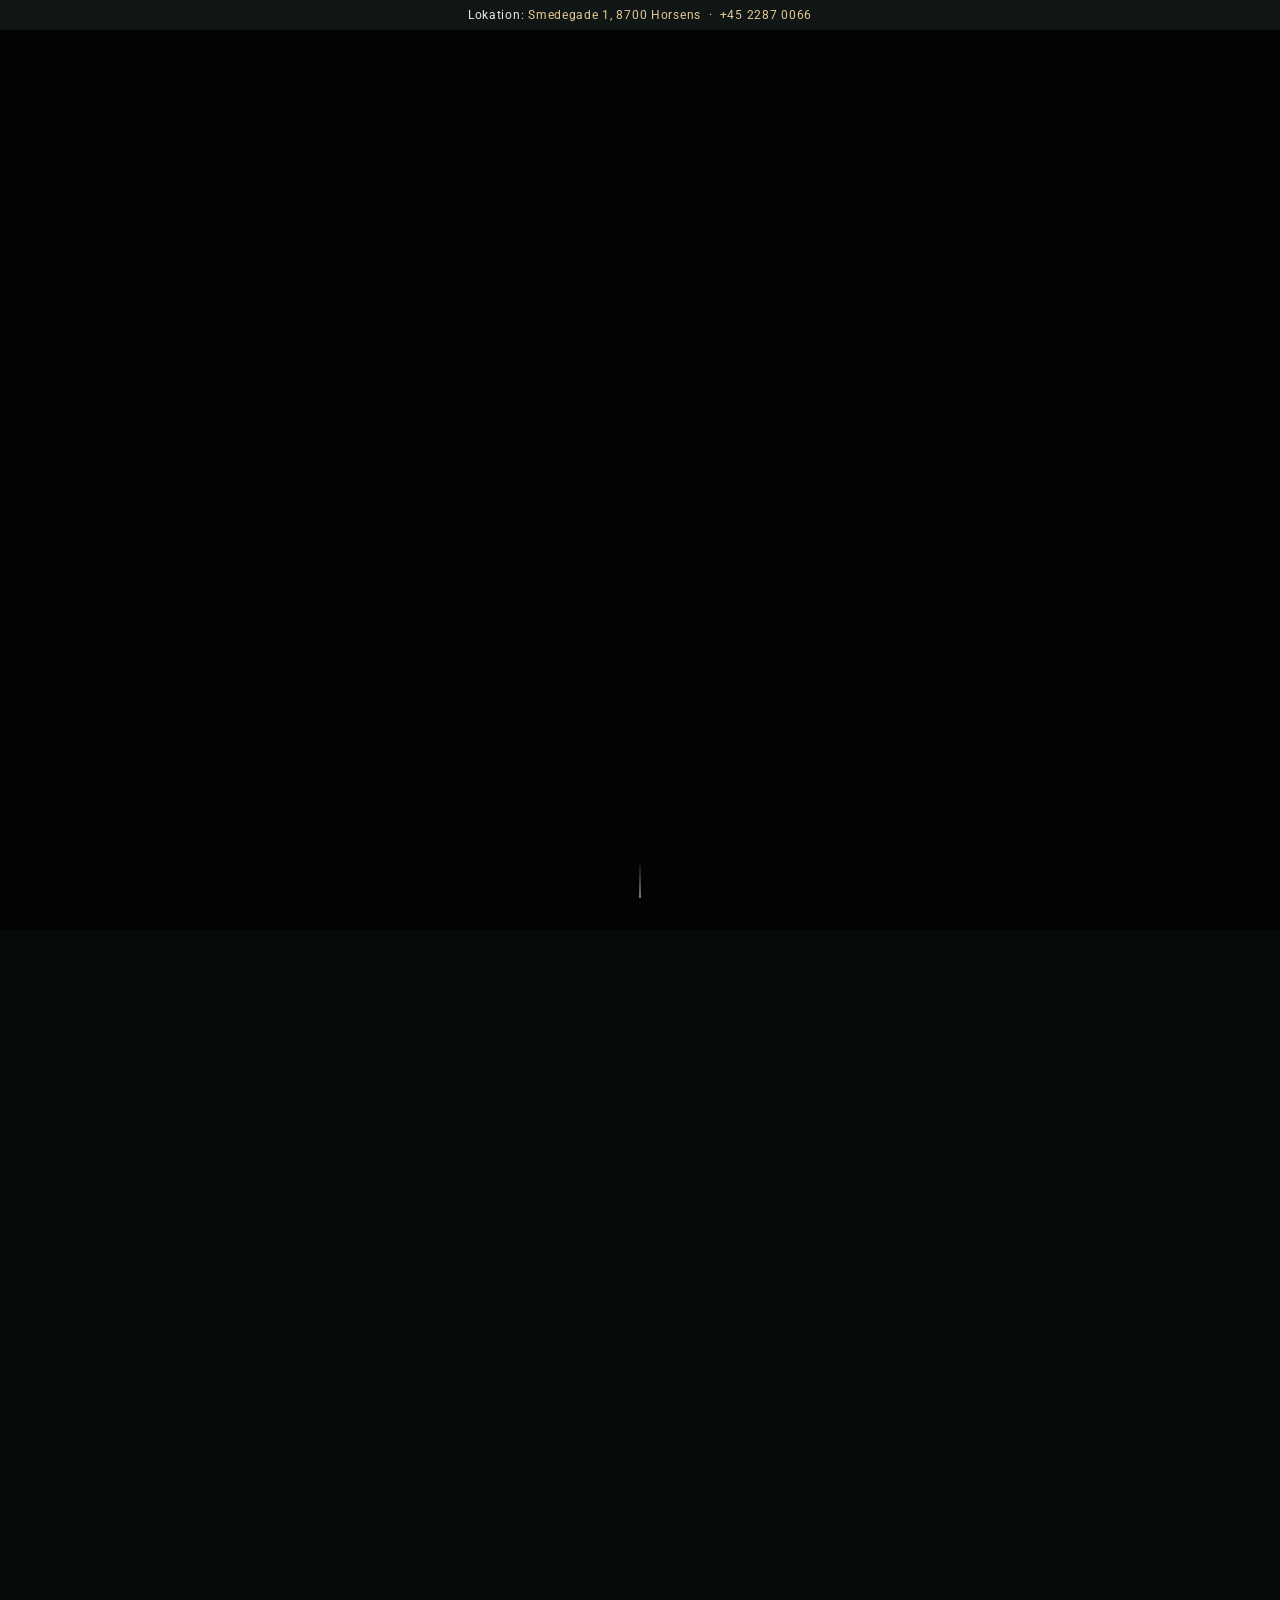
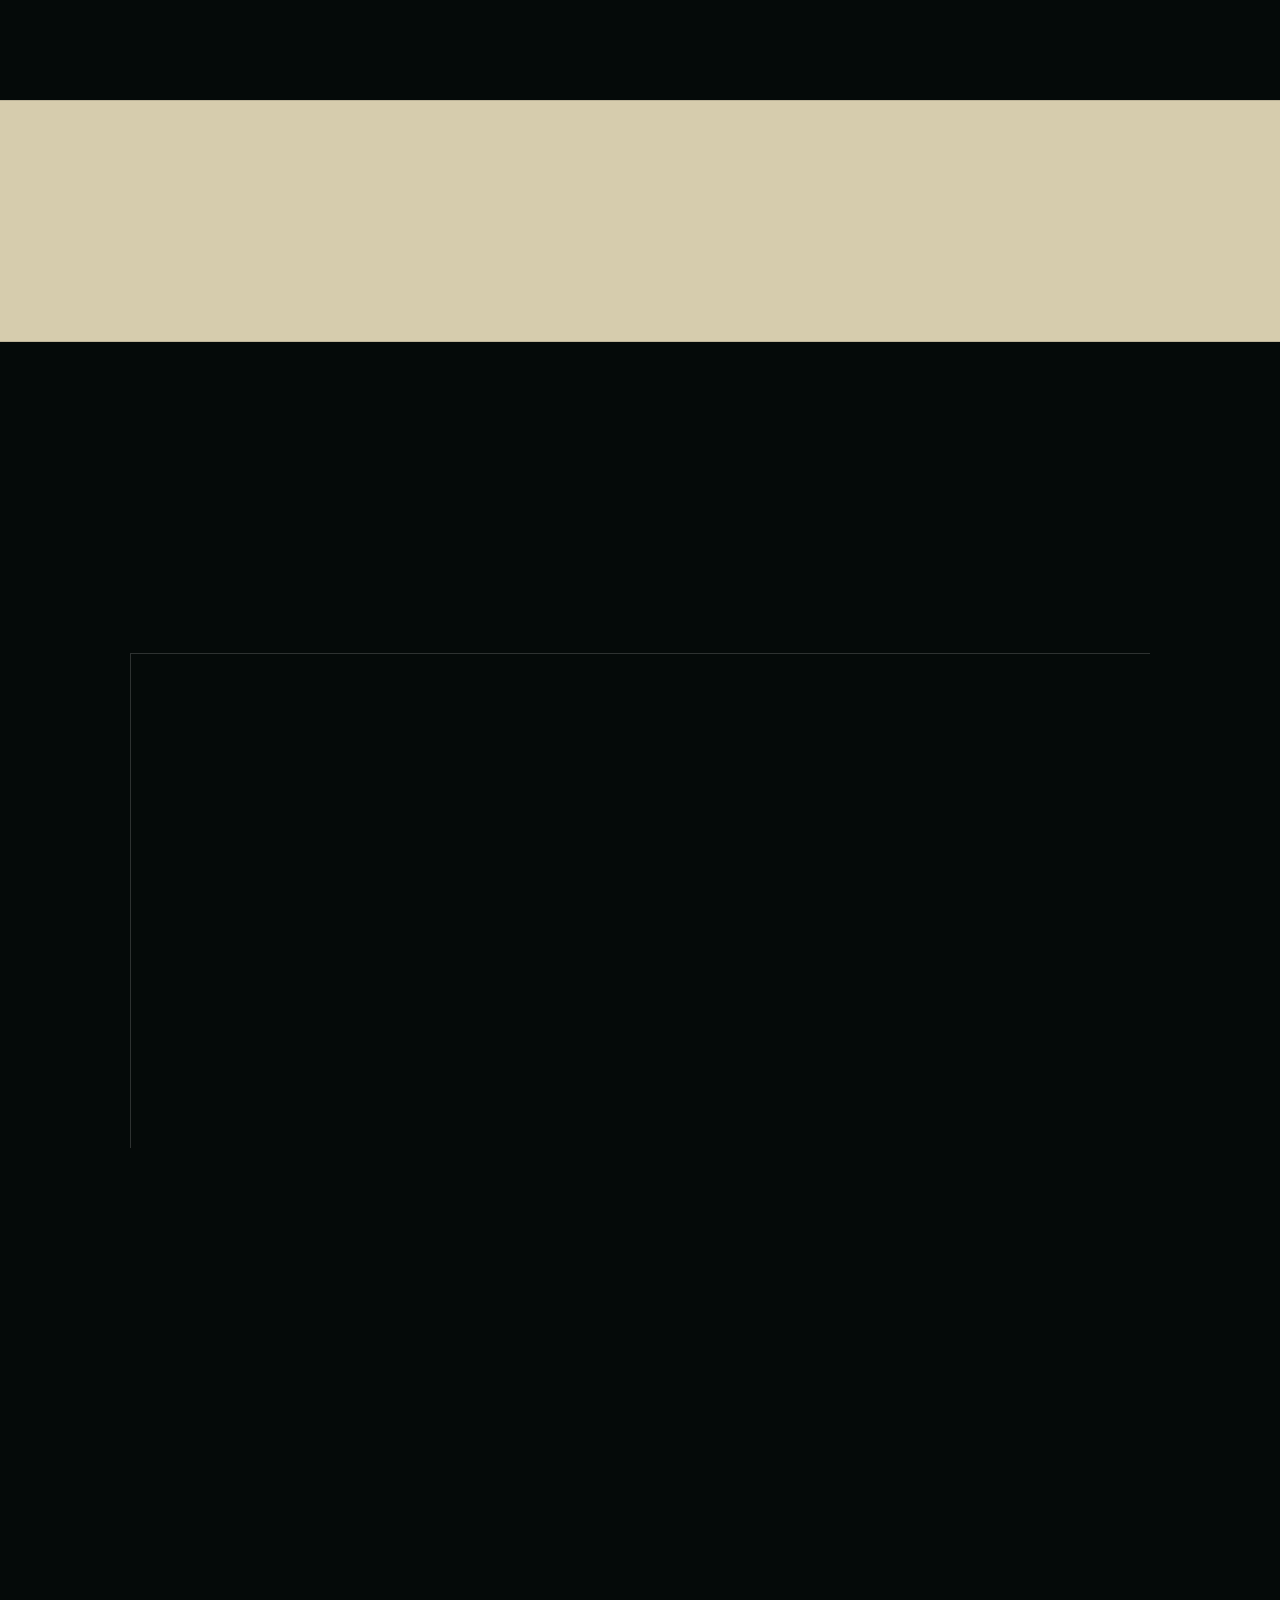
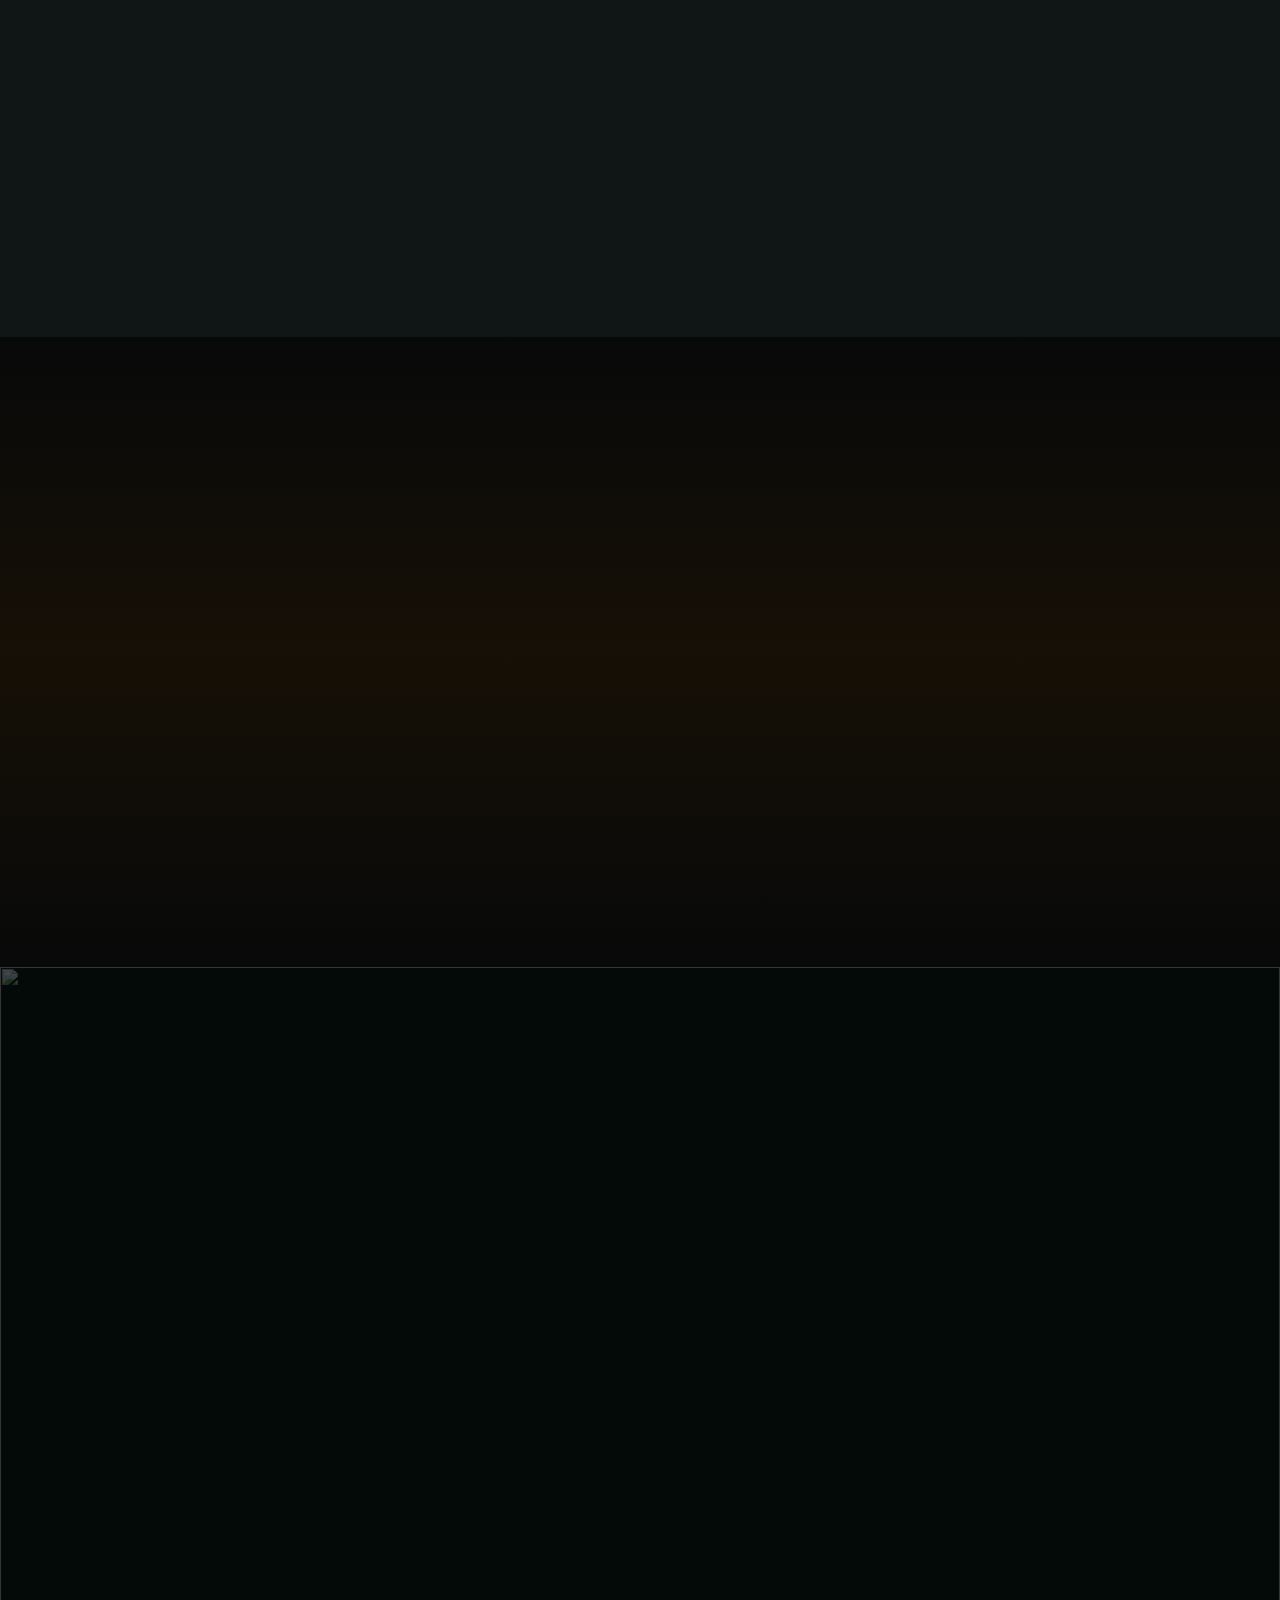
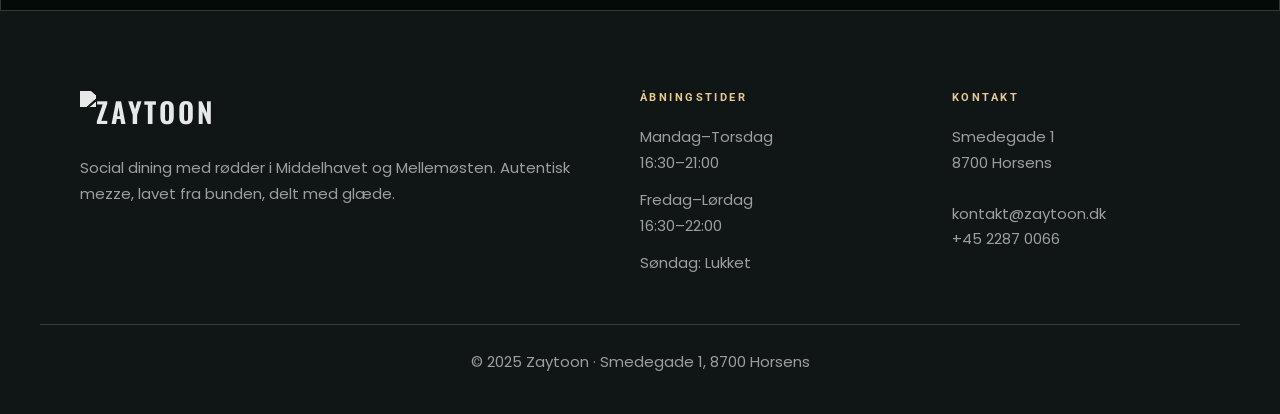
==== index.html @ d6c44a16 "feat: add index.html with all sections and logo integration" ====
<!DOCTYPE html>
<html lang="da">
<head>
  <meta charset="UTF-8">
  <meta name="viewport" content="width=device-width, initial-scale=1.0">
  <title>Zaytoon — Social Dining i Horsens</title>
  <meta name="description" content="Autentisk mellemøstlig og middelhavsmad i hjertet af Horsens. Social dining med mezze, deling og fælles oplevelser.">
  <link rel="stylesheet" href="style.css">
</head>
<body>

<!-- TOP BAR -->
<div class="top-bar">
  Lokation: <a href="https://maps.google.com/?q=Smedegade+1,+8700+Horsens" target="_blank" rel="noopener">Smedegade 1, 8700 Horsens</a>
  &nbsp;·&nbsp; <a href="tel:+4522870066">+45 2287 0066</a>
</div>

<!-- NAVIGATION -->
<header class="nav" role="banner">
  <a href="/" class="nav-logo" aria-label="Zaytoon forside">
    <img src="images/logo.png" alt="Zaytoon" class="nav-logo-img">
  </a>
  <nav aria-label="Primær navigation">
    <ul class="nav-links">
      <li><a href="#menukort" class="nav-link">Menukort</a></li>
      <li><a href="https://zaytoon.nemtakeaway.dk/order.php" class="nav-link" target="_blank" rel="noopener">Take Away</a></li>
      <li><a href="#om-os" class="nav-link">Om os</a></li>
      <li><a href="#kontakt" class="nav-link">Kontakt</a></li>
    </ul>
  </nav>
  <div class="nav-cta">
    <a href="https://zaytoon.booketbord.dk/onlinebooking?_gl=1%2a16asecp%2a_ga%2aNDEzNDAzMDEzLjE3Nzc4ODgyOTE.%2a_ga_HBD6HJJY4J%2aczE3NzgwNzMyNjYkbzEwJGcwJHQxNzc4MDczMjY4JGo1OCRsMCRoMA.." class="btn-solid" target="_blank" rel="noopener">Book Bord</a>
  </div>
  <button class="burger" aria-label="Åbn menu" aria-expanded="false">
    <span></span><span></span><span></span>
  </button>
</header>

<!-- HERO -->
<section class="hero" data-tone="dark">
  <div class="hero-bg">
    <video class="hero-video" autoplay muted loop playsinline poster="images/interior-wide-01.jpg">
      <source src="video/herovideo.mp4" type="video/mp4">
    </video>
  </div>
  <div class="hero-overlay"></div>
  <div class="hero-content reveal">
    <img src="images/logo.png" alt="Zaytoon" class="hero-logo">
    <h1 class="display">Smagene fra<br>Middelhavet &amp; Mellemøsten</h1>
    <p class="hero-sub">Social dining i hjertet af Horsens</p>
    <div class="hero-actions">
      <a href="#menukort" class="btn-solid">Se menukort</a>
      <a href="https://zaytoon.booketbord.dk/onlinebooking?_gl=1%2a16asecp%2a_ga%2aNDEzNDAzMDEzLjE3Nzc4ODgyOTE.%2a_ga_HBD6HJJY4J%2aczE3NzgwNzMyNjYkbzEwJGcwJHQxNzc4MDczMjY4JGo1OCRsMCRoMA.." class="btn-outline" target="_blank" rel="noopener">Bestil bord</a>
    </div>
  </div>
  <div class="scroll-cue" aria-hidden="true">
    <div class="scroll-arrow"></div>
  </div>
</section>

<!-- SOCIAL DINING INTRO -->
<section class="intro-section section-pad" data-tone="dark">
  <div class="col-medium">
    <p class="eyebrow reveal">Social Dining</p>
    <h2 class="reveal" data-delay="1">Hvad er Zaytoon?</h2>
    <div class="body-lg reveal" data-delay="2">
      <p>Hos Zaytoon serverer vi social dining med rødder i Middelhavet og Mellemøsten. Små retter, der kommer løbende til bordet og er skabt til at blive delt, så I kan smage lidt af det hele.</p>
      <p>Menuen består af kolde og varme mezze, hvor alt laves fra bunden med fokus på smag, balance og kvalitet. Fra cremede dips og friske salater til varme specialiteter og møre kødretter — alt er sammensat til at spille sammen.</p>
      <p>Her handler det ikke om én ret per person, men om en fælles oplevelse omkring bordet.</p>
    </div>
  </div>
</section>

<!-- INFO STRIP -->
<section class="info-strip">
  <div class="info-strip-item reveal">
    <span class="eyebrow">Koncept</span>
    <h3>Mezze &amp; Deling</h3>
    <p>Små retter skabt til at dele — kolde og varme mezze serveret løbende til bordet.</p>
  </div>
  <div class="info-strip-item reveal" data-delay="1">
    <span class="eyebrow">Mad</span>
    <h3>Lavet fra bunden</h3>
    <p>Autentiske råvarer og opskrifter fra Middelhavet og Mellemøsten — ægte smage, ægte håndværk.</p>
  </div>
  <div class="info-strip-item reveal" data-delay="2">
    <span class="eyebrow">Beliggenhed</span>
    <h3>Horsens Centrum</h3>
    <p>Find os på Smedegade 1, 8700 Horsens. Åbent man–lør fra kl. 16:30.</p>
  </div>
</section>

<!-- MEZZE GRID -->
<section class="mezze-section section-pad" data-tone="dark">
  <div class="col-wide">
    <div style="margin-bottom: 64px; text-align: center;">
      <p class="eyebrow reveal">Vores mezze</p>
      <h2 class="reveal" data-delay="1" style="color: var(--c-light-text);">Fra koldt til varmt</h2>
    </div>
    <div class="mezze-grid">
      <div class="mezze-card reveal">
        <span class="tag">Kolde mezze</span>
        <h3>Hummus</h3>
        <p>Cremet kikærtepuré med tahini, citronsaft og olivenolie — serveret med varm brød.</p>
      </div>
      <div class="mezze-card reveal" data-delay="1">
        <span class="tag">Kolde mezze</span>
        <h3>Falafel</h3>
        <p>Sprøde krydrede kikærteballer med hjemmelavet yoghurtsauce og friske urter.</p>
      </div>
      <div class="mezze-card reveal" data-delay="2">
        <span class="tag">Kolde mezze</span>
        <h3>Fattoush</h3>
        <p>Frisk salat med tomater, agurk, radiser og sprøde brødcroutoner i granatæble-dressing.</p>
      </div>
      <div class="mezze-card reveal" data-delay="1">
        <span class="tag">Varme mezze</span>
        <h3>Kibbeh</h3>
        <p>Sprøde boller af bulgur og oksekød fyldt med løg, pinjekerner og krydderier.</p>
      </div>
      <div class="mezze-card reveal" data-delay="2">
        <span class="tag">Varme mezze</span>
        <h3>Grillet kød</h3>
        <p>Mørt marineret kød grillet over kul — serveret med chimichurri og grillede grøntsager.</p>
      </div>
      <div class="mezze-card reveal" data-delay="3">
        <span class="tag">Varme mezze</span>
        <h3>Sambousek</h3>
        <p>Sprøde halvmånepandekager fyldt med ost eller kød og urter, serveret med dipsauce.</p>
      </div>
    </div>
  </div>
</section>

<!-- IMAGE PAIRS -->
<section class="pair-section" data-tone="dark">
  <div class="pair offset-right">
    <div class="pair-frame reveal">
      <img src="images/food-mezze-spread-full.jpg" alt="Mezze spread — deling rundt om bordet" loading="lazy">
    </div>
    <div class="pair-frame reveal" data-delay="1">
      <img src="images/social-dining-sharing-02.jpg" alt="Gæster deler mezze ved bordet" loading="lazy">
    </div>
  </div>
</section>

<!-- MENU TEASER -->
<section class="menu-teaser section-pad" id="menukort" data-tone="dark">
  <div class="col-wide">
    <div class="menu-teaser-head">
      <p class="eyebrow reveal">Menukort</p>
      <h2 class="reveal" data-delay="1">Se hele vores menu</h2>
      <p class="body-lg reveal" data-delay="2" style="color: var(--c-light-dim); margin-top: 16px;">Klik på et kort for at åbne menuen i fuld størrelse.</p>
    </div>
    <div class="menu-grid">
      <div class="menu-card reveal" data-menu="menu/menu1.png" role="button" tabindex="0" aria-label="Åbn menukort — Kolde retter">
        <img class="menu-card-thumb" src="images/food-hummus-dip.jpg" alt="" loading="lazy">
        <div class="menu-card-overlay">
          <span class="tag">Kolde mezze</span>
          <h3>Kolde retter</h3>
          <span class="menu-card-cue">Tryk for at se →</span>
        </div>
      </div>
      <div class="menu-card reveal" data-delay="1" data-menu="menu/menu2.webp" role="button" tabindex="0" aria-label="Åbn menukort — Varme retter">
        <img class="menu-card-thumb" src="images/food-grilled-meat.jpg" alt="" loading="lazy">
        <div class="menu-card-overlay">
          <span class="tag">Varme mezze</span>
          <h3>Varme retter</h3>
          <span class="menu-card-cue">Tryk for at se →</span>
        </div>
      </div>
      <div class="menu-card reveal" data-delay="2" data-menu="menu/menu3.webp" role="button" tabindex="0" aria-label="Åbn menukort — Dagens retter">
        <img class="menu-card-thumb" src="images/food-mezze-spread-full.jpg" alt="" loading="lazy">
        <div class="menu-card-overlay">
          <span class="tag">Specialiteter</span>
          <h3>Dagens retter</h3>
          <span class="menu-card-cue">Tryk for at se →</span>
        </div>
      </div>
      <div class="menu-card reveal" data-delay="1" data-menu="menu/menu4.webp" role="button" tabindex="0" aria-label="Åbn menukort — Chef's selection">
        <img class="menu-card-thumb" src="images/food-plating-blackgloves-01.jpg" alt="" loading="lazy">
        <div class="menu-card-overlay">
          <span class="tag">Køkken</span>
          <h3>Chef's selection</h3>
          <span class="menu-card-cue">Tryk for at se →</span>
        </div>
      </div>
      <div class="menu-card reveal" data-delay="2" data-menu="menu/drinksmenu.webp" role="button" tabindex="0" aria-label="Åbn drikkekort">
        <img class="menu-card-thumb" src="images/atmosphere-table-glassware.jpg" alt="" loading="lazy">
        <div class="menu-card-overlay">
          <span class="tag">Drikkevarer</span>
          <h3>Drikkekort</h3>
          <span class="menu-card-cue">Tryk for at se →</span>
        </div>
      </div>
      <div class="menu-card reveal" data-delay="3" data-menu="menu/winemenu.webp" role="button" tabindex="0" aria-label="Åbn vinkort">
        <img class="menu-card-thumb" src="images/atmosphere-candlelight.jpg" alt="" loading="lazy">
        <div class="menu-card-overlay">
          <span class="tag">Vin</span>
          <h3>Vinkort</h3>
          <span class="menu-card-cue">Tryk for at se →</span>
        </div>
      </div>
    </div>
  </div>
</section>

<!-- DESERT VIDEO -->
<section class="desert-section section-pad" data-tone="dark">
  <div class="desert-video-wrap">
    <video class="desert-video" autoplay muted loop playsinline poster="images/atmosphere-candlelight.jpg">
      <source src="video/desertvideo.mp4" type="video/mp4">
    </video>
    <div class="desert-overlay"></div>
  </div>
  <div class="desert-content col-medium reveal">
    <p class="eyebrow">Vores rødder</p>
    <h2>Fra Middelhavet til dit bord</h2>
    <p class="body-lg">Autentiske råvarer, traditioner og opskrifter samlet i retter, der bærer historien med sig.</p>
  </div>
</section>

<!-- BOOK CTA -->
<section class="book-cta section-pad" data-tone="dark">
  <div class="book-cta-bg">
    <img src="images/social-dining-toast-01.jpg" alt="" aria-hidden="true" loading="lazy">
  </div>
  <div class="book-cta-overlay"></div>
  <div class="book-cta-content">
    <p class="eyebrow reveal">Reserver dit bord</p>
    <h2 class="reveal" data-delay="1">Klar til en aften med smagsoplevelser?</h2>
    <p class="reveal" data-delay="2">Bestil bord online eller ring til os på <a href="tel:+4522870066" style="color: var(--c-accent);">+45 2287 0066</a></p>
    <div class="book-cta-actions reveal" data-delay="3">
      <a href="https://zaytoon.booketbord.dk/onlinebooking?_gl=1%2a16asecp%2a_ga%2aNDEzNDAzMDEzLjE3Nzc4ODgyOTE.%2a_ga_HBD6HJJY4J%2aczE3NzgwNzMyNjYkbzEwJGcwJHQxNzc4MDczMjY4JGo1OCRsMCRoMA.." class="btn-solid" target="_blank" rel="noopener">Book Bord</a>
      <a href="https://zaytoon.nemtakeaway.dk/order.php" class="btn-outline" target="_blank" rel="noopener">Bestil Take Away</a>
    </div>
  </div>
</section>

<!-- FOOTER -->
<footer class="footer" id="kontakt" role="contentinfo">
  <div class="footer-grid">
    <div>
      <div class="footer-brand">
        <img src="images/logo.png" alt="Zaytoon" class="footer-logo">
      </div>
      <p>Social dining med rødder i Middelhavet og Mellemøsten. Autentisk mezze, lavet fra bunden, delt med glæde.</p>
    </div>
    <div id="om-os">
      <h4>Åbningstider</h4>
      <p>Mandag–Torsdag<br>16:30–21:00</p>
      <p style="margin-top: 12px;">Fredag–Lørdag<br>16:30–22:00</p>
      <p style="margin-top: 12px;">Søndag: Lukket</p>
    </div>
    <div>
      <h4>Kontakt</h4>
      <p>
        Smedegade 1<br>8700 Horsens<br><br>
        <a href="mailto:kontakt@zaytoon.dk">kontakt@zaytoon.dk</a><br>
        <a href="tel:+4522870066">+45 2287 0066</a>
      </p>
    </div>
  </div>
  <div class="footer-bottom">
    <p>© 2025 Zaytoon · Smedegade 1, 8700 Horsens</p>
  </div>
</footer>

<!-- LIGHTBOX -->
<div class="lightbox" id="lightbox" role="dialog" aria-modal="true" aria-label="Menukort">
  <div class="lightbox-inner">
    <button class="lightbox-close" aria-label="Luk">&times;</button>
    <img class="lightbox-img" src="" alt="Menukort">
  </div>
</div>

<script src="main.js"></script>
</body>
</html>
---- style.css ----
@import url('https://fonts.googleapis.com/css2?family=Oswald:wght@300;400;500;600&family=Poppins:wght@300;400;500&family=Roboto:wght@300;400;500&display=swap');

*, *::before, *::after { box-sizing: border-box; margin: 0; padding: 0; }
html { scroll-behavior: smooth; }
body { background: var(--c-dark); color: var(--c-light-text); font-family: var(--f-body); -webkit-font-smoothing: antialiased; }
a { text-decoration: none; color: inherit; }
img { display: block; max-width: 100%; }

:root {
  --c-dark:         #050a09;
  --c-dark-mid:     #101515;
  --c-sand:         #f2e0c6;
  --c-sand-soft:    #d6ccad;
  --c-light-text:   #e8e9ea;
  --c-light-dim:    rgba(232, 233, 234, 0.65);
  --c-ink:          #0a0808;
  --c-accent:       #e7ca93;
  --c-accent-soft:  #e5c993;
  --c-cta:          #0a0808;
  --c-cta-alt:      #d6ccad;
  --c-rule:         rgba(10, 8, 8, 0.12);
  --c-rule-light:   rgba(232, 233, 234, 0.18);
  --nav-h:          76px;
  --ease:           cubic-bezier(0.33, 1, 0.68, 1);
  --t-fast:         0.3s var(--ease);
  --t-slow:         0.7s var(--ease);
  --f-display:      "Oswald", "Arial Narrow", Arial, sans-serif;
  --f-body:         "Poppins", -apple-system, "Helvetica Neue", sans-serif;
  --f-ui:           "Roboto", -apple-system, "Helvetica Neue", sans-serif;
}

h1, h2, h3 { font-family: var(--f-display); font-weight: 400; }
h1, .display { font-size: clamp(48px, 7vw, 100px); text-transform: uppercase; text-wrap: balance; line-height: 1.05; }
h2 { font-size: clamp(36px, 5vw, 64px); text-transform: uppercase; text-wrap: balance; }
h3 { font-size: 30px; }
.eyebrow { font-family: var(--f-ui); font-size: 11px; font-weight: 500; letter-spacing: 0.22em; text-transform: uppercase; color: var(--c-accent); }
.hero-sub { font-family: var(--f-display); font-size: clamp(24px, 3vw, 45px); font-weight: 300; letter-spacing: 0.04em; }
.body-lg { font-family: var(--f-body); font-size: 18px; line-height: 1.7; font-weight: 300; text-wrap: pretty; }
.body { font-size: 16px; line-height: 1.6; }
.caption { font-family: var(--f-ui); font-size: 12px; font-weight: 300; letter-spacing: 0.04em; }
.nav-link-text { font-family: var(--f-ui); font-size: 15px; letter-spacing: 0.06em; text-transform: uppercase; }

.section-pad    { padding: 140px 0; }
.section-pad-sm { padding: 96px 0; }
.col-narrow  { max-width: 640px;  margin-inline: auto; padding-inline: 24px; }
.col-medium  { max-width: 720px;  margin-inline: auto; padding-inline: 24px; }
.col-wide    { max-width: 1100px; margin-inline: auto; padding-inline: 40px; }
.col-full    { max-width: 1200px; margin-inline: auto; padding-inline: 40px; }

@keyframes scrollArrow {
  0%   { opacity: 0; transform: translateY(-20px); }
  40%  { opacity: 1; transform: translateY(0); }
  100% { opacity: 0; transform: translateY(20px); }
}

.reveal {
  opacity: 0;
  transform: translateY(20px);
  transition: opacity 0.7s var(--ease), transform 0.7s var(--ease);
}
.reveal.is-in { opacity: 1; transform: none; }
.reveal[data-delay="1"] { transition-delay: 0.08s; }
.reveal[data-delay="2"] { transition-delay: 0.16s; }
.reveal[data-delay="3"] { transition-delay: 0.24s; }
.reveal[data-delay="4"] { transition-delay: 0.32s; }

.btn-solid {
  display: inline-flex; align-items: center;
  height: 52px; padding: 0 32px;
  background: var(--c-cta); color: var(--c-light-text);
  font-family: var(--f-ui); font-size: 13px; font-weight: 500;
  letter-spacing: 0.16em; text-transform: uppercase;
  transition: opacity var(--t-fast);
}
.btn-solid:hover { opacity: 0.80; }

.btn-sand {
  display: inline-flex; align-items: center;
  height: 52px; padding: 0 32px;
  background: var(--c-cta-alt); color: var(--c-ink);
  font-family: var(--f-ui); font-size: 13px; font-weight: 500;
  letter-spacing: 0.16em; text-transform: uppercase;
  transition: background var(--t-fast), color var(--t-fast);
}
.btn-sand:hover { background: var(--c-ink); color: var(--c-light-text); }

.btn-outline {
  display: inline-flex; align-items: center;
  height: 52px; padding: 0 32px;
  border: 1px solid var(--c-light-text); color: var(--c-light-text);
  font-family: var(--f-ui); font-size: 13px;
  letter-spacing: 0.16em; text-transform: uppercase;
  transition: background var(--t-fast), color var(--t-fast);
}
.btn-outline:hover { background: var(--c-light-text); color: var(--c-ink); }

.btn-ghost {
  display: inline-flex; align-items: center; gap: 12px;
  font-family: var(--f-ui); font-size: 12px;
  letter-spacing: 0.18em; text-transform: uppercase;
  color: var(--c-accent);
}
.btn-ghost .arrow {
  width: 28px; height: 1px;
  background: currentColor;
  transition: width 0.3s var(--ease);
}
.btn-ghost:hover .arrow { width: 44px; }

/* ============================================================
   TOP BAR
   ============================================================ */

.top-bar {
  background: var(--c-dark-mid);
  color: var(--c-light-text);
  font-family: var(--f-ui);
  font-size: 12px;
  letter-spacing: 0.06em;
  text-align: center;
  padding: 8px 40px;
}
.top-bar a { color: var(--c-accent); transition: color 0.3s; }
.top-bar a:hover { color: var(--c-light-text); }

/* ============================================================
   NAVIGATION
   ============================================================ */

.nav {
  position: fixed; top: 0; left: 0; right: 0;
  height: var(--nav-h); z-index: 100;
  display: grid; grid-template-columns: auto 1fr auto;
  align-items: center; padding: 0 40px;
  background: rgba(242, 224, 198, 0.95);
  backdrop-filter: blur(14px); -webkit-backdrop-filter: blur(14px);
  border-bottom: 1px solid var(--c-rule);
  opacity: 0; transform: translateY(-12px);
  transition: opacity 0.7s var(--ease), transform 0.7s var(--ease),
              background 0.4s var(--ease), border-color 0.4s var(--ease);
}
.nav.is-loaded { opacity: 1; transform: none; }
.nav.is-dark {
  background: rgba(16, 21, 21, 0.95);
  border-bottom-color: var(--c-rule-light);
}

.nav-logo {
  font-family: var(--f-display); font-size: 24px; font-weight: 600;
  letter-spacing: 0.12em; text-transform: uppercase; color: var(--c-ink);
  display: flex; align-items: center; height: var(--nav-h);
}
.nav.is-dark .nav-logo { color: var(--c-light-text); }

.nav-links {
  display: flex; align-items: center; justify-content: center;
  gap: 32px; list-style: none;
}
.nav-link {
  position: relative;
  font-family: var(--f-ui); font-size: 15px;
  letter-spacing: 0.06em; text-transform: uppercase;
  color: var(--c-ink);
  transition: color 0.3s var(--ease);
}
.nav-link::after {
  content: ''; position: absolute; bottom: -2px; left: 0; right: 0;
  height: 1px; background: var(--c-accent);
  transform: scaleX(0); transform-origin: left;
  transition: transform 0.3s var(--ease);
}
.nav-link:hover { color: var(--c-accent); }
.nav-link:hover::after { transform: scaleX(1); }
.nav.is-dark .nav-link { color: var(--c-light-text); }

.nav-cta { margin-left: 16px; }

.burger {
  display: none; flex-direction: column; gap: 5px;
  background: none; border: none; cursor: pointer; padding: 8px;
}
.burger span {
  display: block; width: 24px; height: 1.5px;
  background: var(--c-ink); transition: background 0.3s;
}
.nav.is-dark .burger span { background: var(--c-light-text); }

/* ============================================================
   MOBILE DRAWER
   ============================================================ */

.nav-drawer {
  position: fixed; inset: 0; z-index: 200;
  background: var(--c-dark);
  display: flex; flex-direction: column;
  align-items: center; justify-content: center; gap: 32px;
  opacity: 0; pointer-events: none;
  transition: opacity 0.4s var(--ease);
}
.nav-drawer.is-open { opacity: 1; pointer-events: all; }
.drawer-close {
  position: absolute; top: 24px; right: 24px;
  width: 44px; height: 44px; font-size: 28px;
  color: var(--c-light-text); background: none; border: none; cursor: pointer;
}
.nav-drawer a {
  font-size: 24px; font-family: var(--f-display); font-weight: 400;
  text-transform: uppercase; color: var(--c-light-text);
  letter-spacing: 0.06em; transition: color 0.3s;
}
.nav-drawer a:hover { color: var(--c-accent); }
.nav-drawer .btn-solid { margin-top: 16px; }

/* ============================================================
   RESPONSIVE — NAV
   ============================================================ */

@media (max-width: 1180px) {
  .nav { padding: 0 24px; }
  .nav-links { gap: 20px; }
}
@media (max-width: 1040px) {
  .nav-links { display: none; }
  .nav-cta { display: none; }
  .burger { display: flex; }
}

/* ============================================================
   HERO
   ============================================================ */

.hero {
  position: relative; min-height: 100svh;
  display: flex; align-items: center; justify-content: center;
  overflow: hidden; text-align: center;
}
.hero-bg { position: absolute; inset: 0; }
.hero-video {
  position: absolute; inset: 0;
  width: 100%; height: 100%; object-fit: cover; display: block;
}
.hero-overlay { position: absolute; inset: 0; background: rgba(0,0,0,0.65); }
.hero-content {
  position: relative; z-index: 2;
  display: flex; flex-direction: column; align-items: center; gap: 20px;
  padding: 0 24px; max-width: 900px;
}
.hero-badge { width: auto; height: 80px; object-fit: contain; margin-bottom: 8px; }
.hero-content .display {
  color: var(--c-light-text);
  text-shadow: 0 2px 32px rgba(0,0,0,0.5);
}
.hero-sub { color: var(--c-light-text); opacity: 0.9; }
.hero-actions {
  display: flex; gap: 16px; flex-wrap: wrap;
  justify-content: center; margin-top: 8px;
}

/* ============================================================
   SCROLL CUE
   ============================================================ */

.scroll-cue {
  position: absolute; bottom: 32px; left: 50%;
  transform: translateX(-50%); z-index: 3;
}
.scroll-arrow {
  width: 1px; height: 38px;
  background: linear-gradient(to bottom, transparent, var(--c-light-text));
  animation: scrollArrow 2.4s var(--ease) infinite;
}

/* ============================================================
   RESPONSIVE — HERO
   ============================================================ */

@media (max-width: 600px) {
  .hero-actions { flex-direction: column; align-items: center; }
}

/* ============================================================
   INTRO SECTION
   ============================================================ */

.intro-section { background: var(--c-dark); color: var(--c-light-text); }
.intro-section h2 { color: var(--c-light-text); margin-bottom: 32px; }
.intro-section .eyebrow { margin-bottom: 16px; display: block; }
.intro-section .body-lg p { margin-bottom: 20px; color: var(--c-light-dim); }
.intro-section .body-lg p:last-child { color: var(--c-light-text); font-style: italic; }

/* ============================================================
   INFO STRIP
   ============================================================ */

.info-strip {
  background: var(--c-sand-soft);
  display: grid; grid-template-columns: repeat(3, 1fr);
  border-top: 1px solid var(--c-rule); border-bottom: 1px solid var(--c-rule);
}
.info-strip-item {
  padding: 48px 40px; border-right: 1px solid var(--c-rule); color: var(--c-ink);
}
.info-strip-item:last-child { border-right: none; }
.info-strip-item .eyebrow {
  color: var(--c-ink); opacity: 0.5; margin-bottom: 12px; display: block;
}
.info-strip-item h3 {
  font-family: var(--f-display); font-size: 26px; text-transform: uppercase; margin-bottom: 8px;
}
.info-strip-item p { font-size: 15px; line-height: 1.6; color: rgba(10,8,8,0.7); }

/* ============================================================
   MEZZE GRID
   ============================================================ */

.mezze-section { background: var(--c-dark); }
.mezze-grid {
  display: grid; grid-template-columns: repeat(3, 1fr);
  border-top: 1px solid var(--c-rule-light);
  border-left: 1px solid var(--c-rule-light);
}
.mezze-card {
  padding: 48px 40px;
  border-right: 1px solid var(--c-rule-light);
  border-bottom: 1px solid var(--c-rule-light);
  color: var(--c-light-text);
  transition: background 0.3s var(--ease);
}
.mezze-card:hover { background: rgba(231,202,147,0.05); }
.mezze-card .tag {
  font-family: var(--f-ui); font-size: 11px; letter-spacing: 0.22em;
  text-transform: uppercase; color: var(--c-accent);
  margin-bottom: 12px; display: block;
}
.mezze-card h3 {
  font-family: var(--f-display); font-size: 28px; font-weight: 400;
  text-transform: uppercase; color: var(--c-light-text); margin-bottom: 12px;
}
.mezze-card p { color: var(--c-light-dim); font-size: 15px; line-height: 1.6; }

/* ============================================================
   IMAGE PAIRS
   ============================================================ */

.pair-section { background: var(--c-dark); overflow: hidden; }
.pair {
  display: grid; grid-template-columns: 1fr 1fr;
  max-width: 1200px; margin-inline: auto;
}
.pair-frame { aspect-ratio: 4/5; overflow: hidden; }
.pair-frame img {
  width: 100%; height: 100%; object-fit: cover; display: block;
  transition: transform 1.2s var(--ease);
}
.pair-frame:hover img { transform: scale(1.03); }
.pair.offset-right .pair-frame:last-child  { margin-top: 80px; }
.pair.offset-left  .pair-frame:first-child { margin-top: 80px; }

/* ============================================================
   RESPONSIVE — SECTIONS
   ============================================================ */

@media (max-width: 880px) {
  .mezze-grid { grid-template-columns: 1fr; }
  .pair { grid-template-columns: 1fr; }
  .pair.offset-right .pair-frame:last-child,
  .pair.offset-left  .pair-frame:first-child { margin-top: 0; }
}
@media (max-width: 720px) {
  .info-strip { grid-template-columns: 1fr; }
  .info-strip-item { border-right: none; border-bottom: 1px solid var(--c-rule); }
}

/* ============================================================
   MENU TEASER SECTION
   ============================================================ */

.menu-teaser { background: var(--c-dark-mid); }
.menu-teaser-head { text-align: center; margin-bottom: 64px; }
.menu-teaser-head .eyebrow { margin-bottom: 16px; display: block; }
.menu-teaser-head h2 { color: var(--c-light-text); }

.menu-grid {
  display: grid; grid-template-columns: repeat(3, 1fr);
  gap: 2px;
}
.menu-card {
  position: relative; overflow: hidden; cursor: pointer;
  aspect-ratio: 3/4; background: var(--c-dark);
  border: 1px solid var(--c-rule-light);
  transition: border-color 0.3s var(--ease);
}
.menu-card:hover { border-color: var(--c-accent); }
.menu-card-thumb {
  width: 100%; height: 100%; object-fit: cover; display: block;
  transition: transform 0.6s var(--ease);
}
.menu-card:hover .menu-card-thumb { transform: scale(1.04); }
.menu-card-overlay {
  position: absolute; inset: 0;
  background: linear-gradient(to top, rgba(5,10,9,0.9) 0%, transparent 60%);
  display: flex; flex-direction: column; justify-content: flex-end; padding: 24px;
}
.menu-card-overlay .tag {
  color: var(--c-accent); font-family: var(--f-ui); font-size: 11px;
  letter-spacing: 0.22em; text-transform: uppercase; margin-bottom: 8px; display: block;
}
.menu-card-overlay h3 {
  font-family: var(--f-display); font-size: 22px; font-weight: 400;
  text-transform: uppercase; color: var(--c-light-text);
}
.menu-card-cue {
  font-family: var(--f-ui); font-size: 11px; letter-spacing: 0.1em;
  color: var(--c-accent); margin-top: 8px; text-transform: uppercase;
}

/* ============================================================
   LIGHTBOX
   ============================================================ */

.lightbox {
  position: fixed; inset: 0; z-index: 300;
  background: rgba(5,10,9,0.96);
  display: flex; align-items: center; justify-content: center;
  opacity: 0; pointer-events: none;
  transition: opacity 0.3s var(--ease);
}
.lightbox.is-open { opacity: 1; pointer-events: all; }
.lightbox-inner {
  position: relative; max-width: 90vw; max-height: 90vh;
}
.lightbox-img {
  display: block; max-width: 90vw; max-height: 90vh;
  object-fit: contain;
}
.lightbox-close {
  position: absolute; top: -44px; right: 0;
  width: 44px; height: 44px; font-size: 28px;
  color: var(--c-light-text); background: none; border: none; cursor: pointer;
  display: flex; align-items: center; justify-content: center;
}
.lightbox-close:hover { color: var(--c-accent); }

/* ============================================================
   RESPONSIVE — MENU GRID
   ============================================================ */

@media (max-width: 880px) { .menu-grid { grid-template-columns: repeat(2, 1fr); } }
@media (max-width: 600px) { .menu-grid { grid-template-columns: 1fr; } }

/* ============================================================
   DESERT VIDEO SECTION
   ============================================================ */

.desert-section {
  position: relative; overflow: hidden;
  display: flex; align-items: center; justify-content: center;
  min-height: 70vh; text-align: center;
}
.desert-video-wrap { position: absolute; inset: 0; z-index: 0; }
.desert-video {
  position: absolute; inset: 0;
  width: 100%; height: 100%; object-fit: cover; display: block;
}
.desert-overlay {
  position: absolute; inset: 0; z-index: 1;
  background: linear-gradient(
    180deg,
    rgba(10,8,8,0.55) 0%,
    rgba(30,18,5,0.70) 50%,
    rgba(10,8,8,0.55) 100%
  );
}
.desert-content {
  position: relative; z-index: 2;
  color: var(--c-light-text); padding: 0 24px;
}
.desert-content .eyebrow { margin-bottom: 16px; display: block; }
.desert-content h2 {
  font-family: var(--f-display); font-size: clamp(32px, 5vw, 64px);
  font-weight: 400; text-transform: uppercase; color: var(--c-light-text);
  margin-bottom: 24px; text-shadow: 0 2px 24px rgba(0,0,0,0.5);
}
.desert-content .body-lg {
  color: rgba(232,233,234,0.85); margin-bottom: 32px;
  max-width: 600px; margin-inline: auto;
}

/* ============================================================
   BOOK CTA
   ============================================================ */

.book-cta {
  position: relative; overflow: hidden;
  display: flex; align-items: center; justify-content: center;
  min-height: 60vh; text-align: center;
  background: var(--c-dark);
}
.book-cta-bg { position: absolute; inset: 0; z-index: 0; }
.book-cta-bg img { width: 100%; height: 100%; object-fit: cover; display: block; }
.book-cta-overlay { position: absolute; inset: 0; background: rgba(5,10,9,0.75); }
.book-cta-content {
  position: relative; z-index: 2; padding: 0 24px;
  display: flex; flex-direction: column; align-items: center; gap: 24px;
}
.book-cta-content .eyebrow { display: block; margin-bottom: 8px; }
.book-cta-content h2 { color: var(--c-light-text); max-width: 700px; }
.book-cta-content p { color: var(--c-light-dim); font-size: 16px; max-width: 480px; }
.book-cta-actions { display: flex; gap: 16px; flex-wrap: wrap; justify-content: center; }

/* ============================================================
   FOOTER
   ============================================================ */

.footer { background: var(--c-dark-mid); color: var(--c-light-text); padding: 80px 0 40px; }
.footer-grid {
  display: grid; grid-template-columns: 2fr 1fr 1fr;
  gap: 64px; max-width: 1200px; margin-inline: auto; padding-inline: 40px;
}
.footer h4 {
  font-family: var(--f-ui); font-size: 11px; letter-spacing: 0.22em;
  text-transform: uppercase; color: var(--c-accent); margin-bottom: 20px;
}
.footer p { color: var(--c-light-dim); font-size: 15px; line-height: 1.7; }
.footer a { color: var(--c-light-dim); transition: color 0.3s; }
.footer a:hover { color: var(--c-light-text); }
.footer-brand {
  font-family: var(--f-display); font-size: 28px; font-weight: 600;
  letter-spacing: 0.1em; text-transform: uppercase; color: var(--c-light-text);
  margin-bottom: 16px;
}
.footer-bottom {
  border-top: 1px solid var(--c-rule-light);
  margin-top: 48px; padding-top: 24px;
  text-align: center; font-size: 12px; color: var(--c-light-dim);
  max-width: 1200px; margin-inline: auto; padding-inline: 40px;
}

/* ============================================================
   RESPONSIVE — FOOTER
   ============================================================ */

@media (max-width: 880px) { .footer-grid { grid-template-columns: 1fr 1fr; gap: 40px; } }
@media (max-width: 600px) { .footer-grid { grid-template-columns: 1fr; } }

/* ============================================================
   LOGO
   ============================================================ */

.nav-logo { display: flex; align-items: center; height: var(--nav-h); }
.nav-logo-img { height: 40px; width: auto; display: block; }
.hero-logo { height: 80px; width: auto; object-fit: contain; margin-bottom: 8px; filter: brightness(0) invert(1); }
.footer-logo { height: 48px; width: auto; display: block; margin-bottom: 16px; filter: brightness(0) invert(1); opacity: 0.9; }
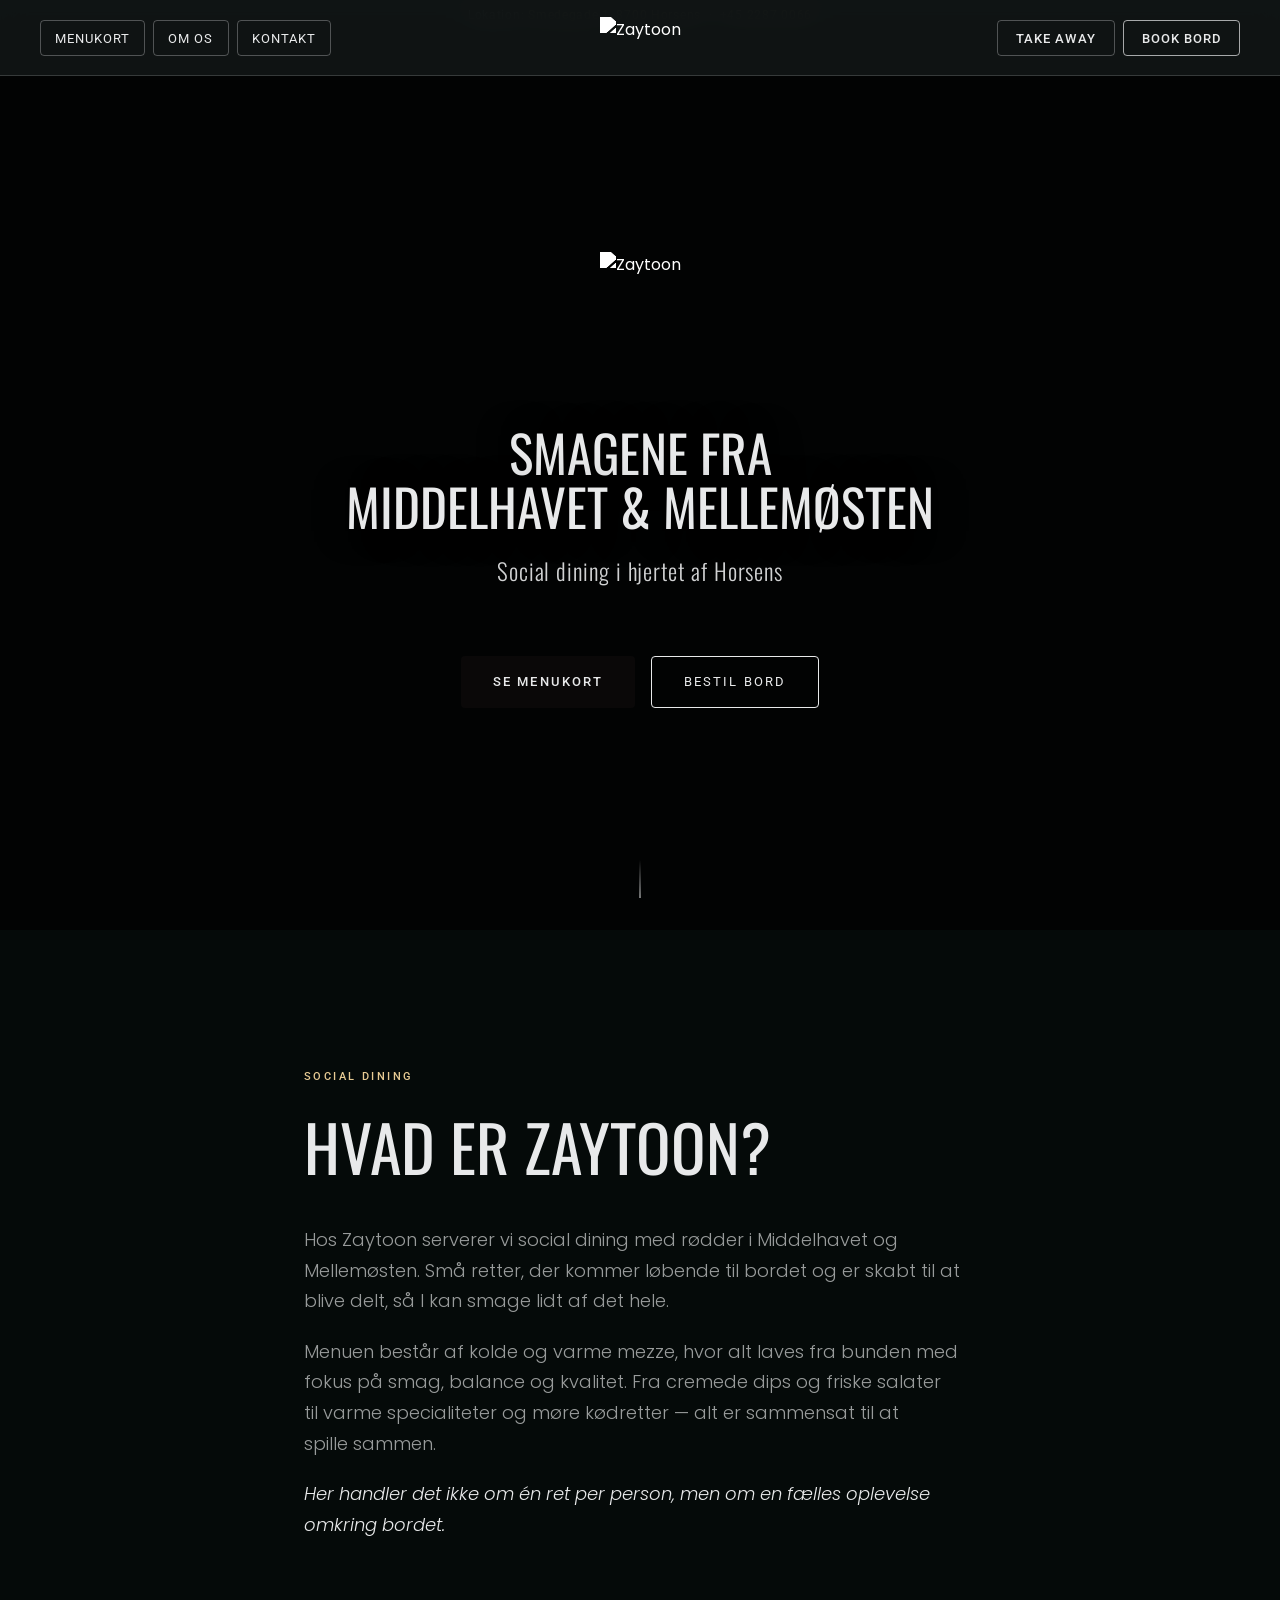
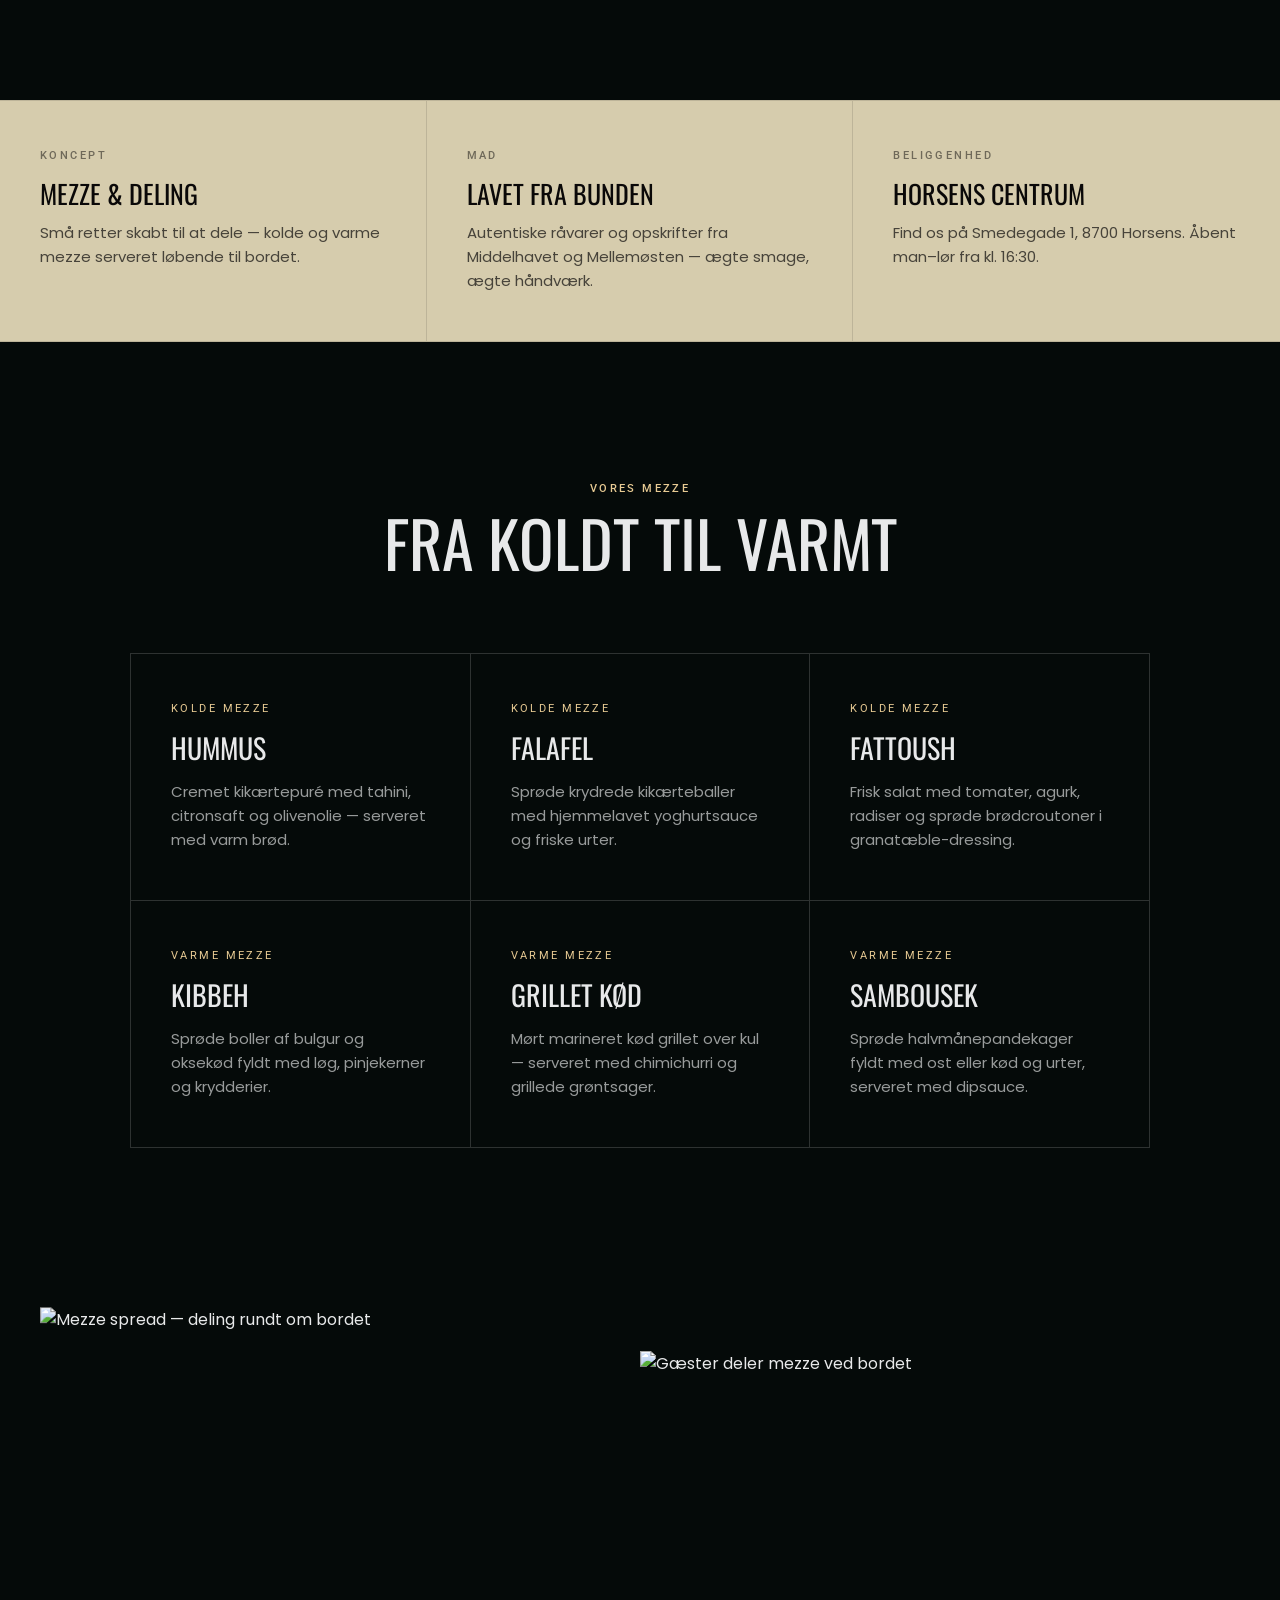
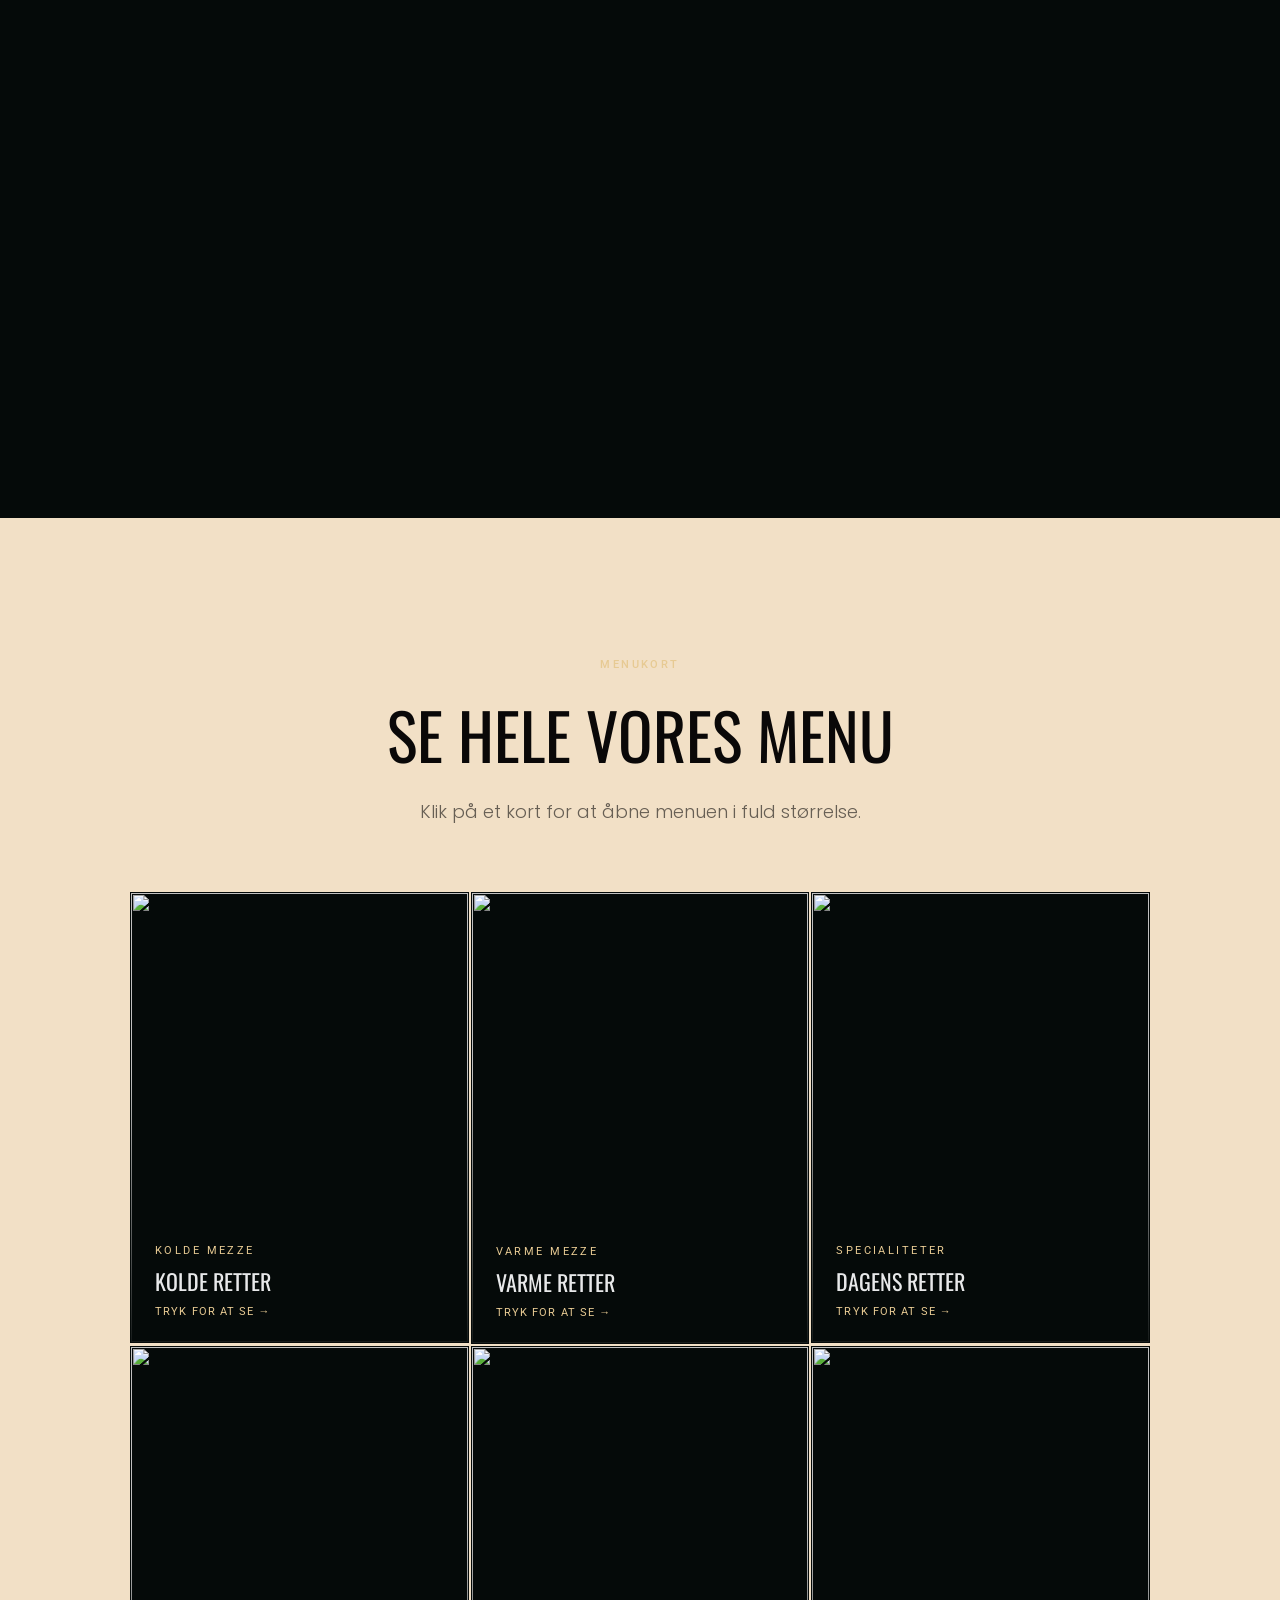
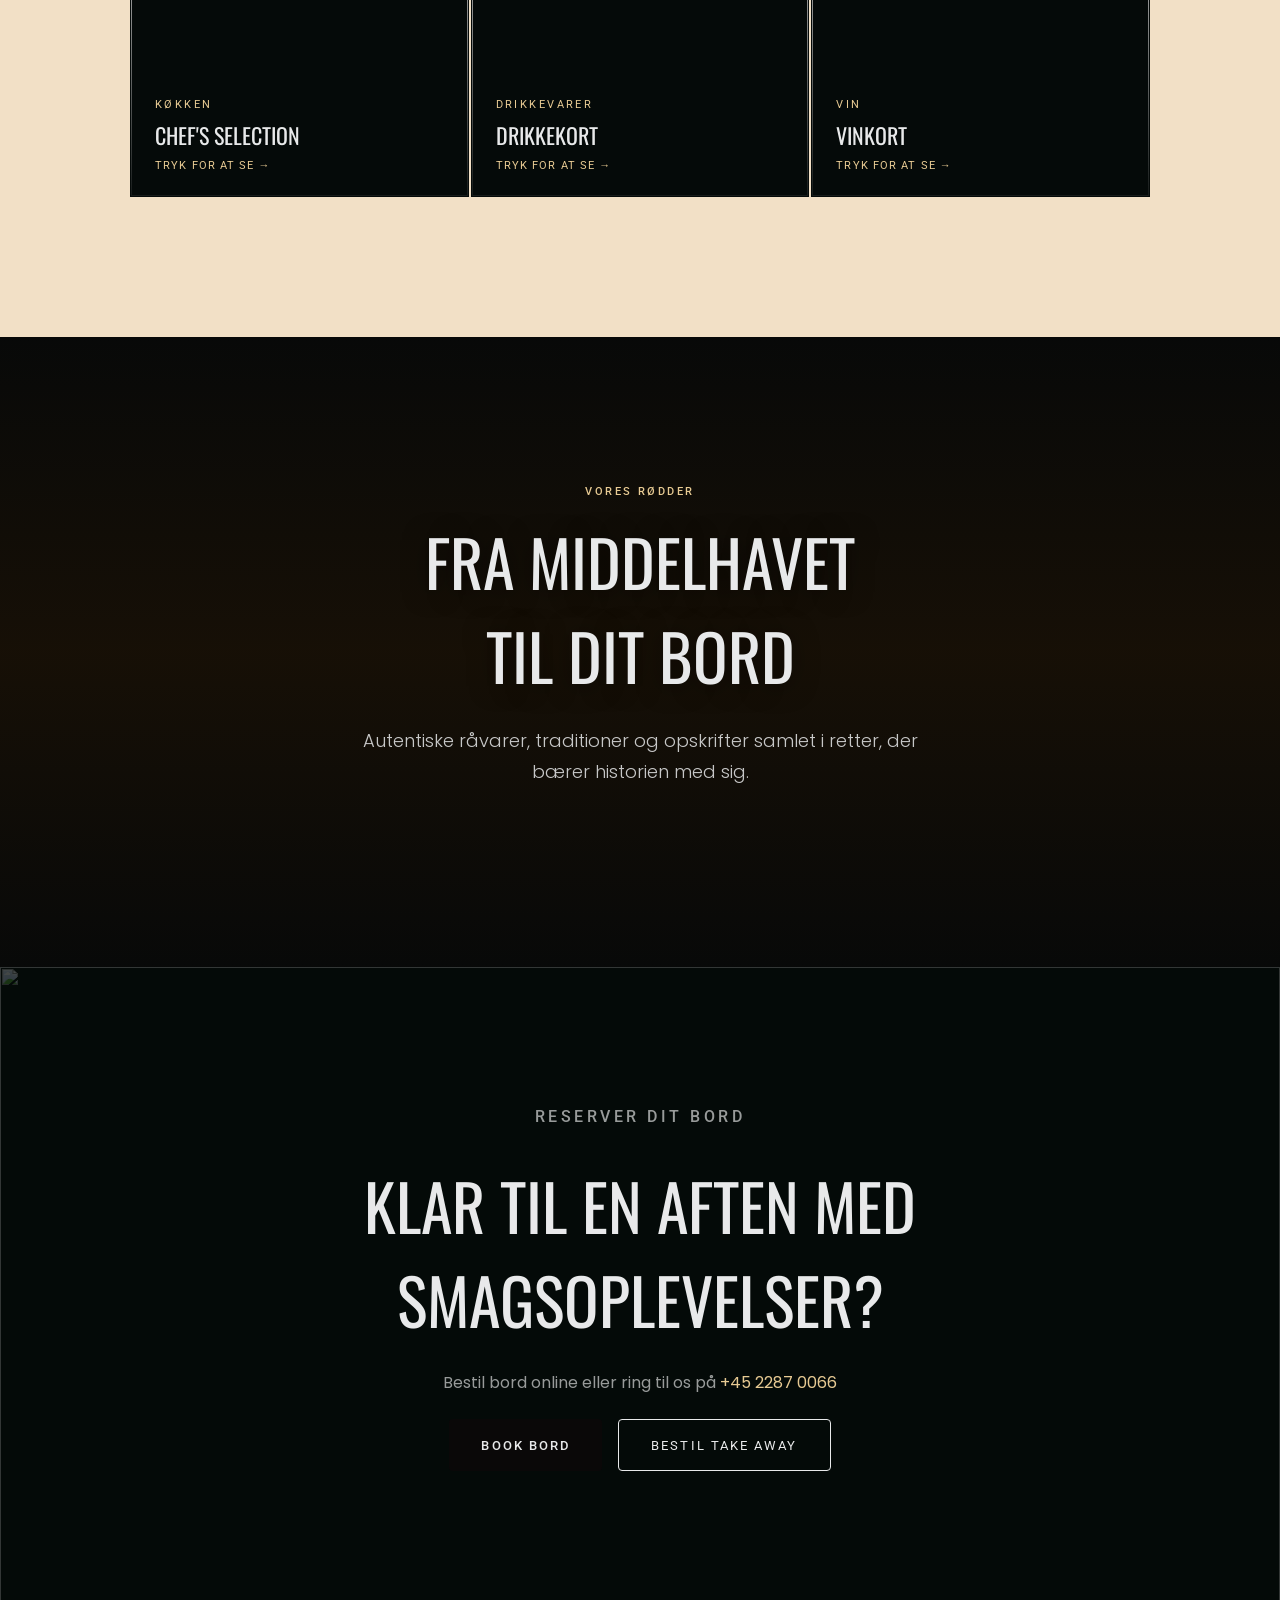
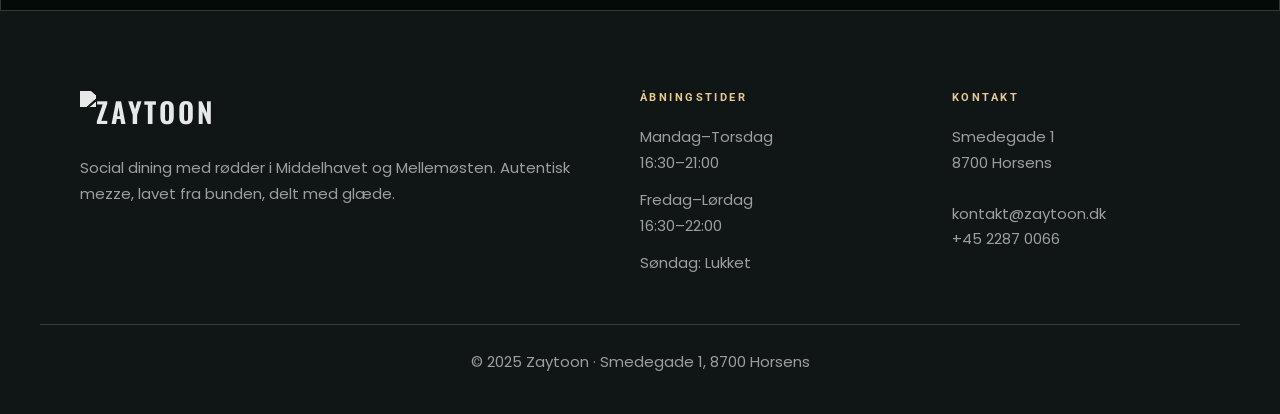
==== commit d503c4eb: "feat: centered logo nav, pill links, hero resize, menu sand bg, parallax animations" ====
--- a/index.html
+++ b/index.html
@@ -17,19 +17,19 @@
 
 <!-- NAVIGATION -->
 <header class="nav" role="banner">
-  <a href="/" class="nav-logo" aria-label="Zaytoon forside">
-    <img src="images/logo.png" alt="Zaytoon" class="nav-logo-img">
-  </a>
-  <nav aria-label="Primær navigation">
+  <nav class="nav-left" aria-label="Primær navigation">
     <ul class="nav-links">
       <li><a href="#menukort" class="nav-link">Menukort</a></li>
-      <li><a href="https://zaytoon.nemtakeaway.dk/order.php" class="nav-link" target="_blank" rel="noopener">Take Away</a></li>
       <li><a href="#om-os" class="nav-link">Om os</a></li>
       <li><a href="#kontakt" class="nav-link">Kontakt</a></li>
     </ul>
   </nav>
-  <div class="nav-cta">
-    <a href="https://zaytoon.booketbord.dk/onlinebooking?_gl=1%2a16asecp%2a_ga%2aNDEzNDAzMDEzLjE3Nzc4ODgyOTE.%2a_ga_HBD6HJJY4J%2aczE3NzgwNzMyNjYkbzEwJGcwJHQxNzc4MDczMjY4JGo1OCRsMCRoMA.." class="btn-solid" target="_blank" rel="noopener">Book Bord</a>
+  <a href="/" class="nav-logo" aria-label="Zaytoon forside">
+    <img src="images/logo.png" alt="Zaytoon" class="nav-logo-img">
+  </a>
+  <div class="nav-right">
+    <a href="https://zaytoon.nemtakeaway.dk/order.php" class="nav-pill" target="_blank" rel="noopener">Take Away</a>
+    <a href="https://zaytoon.booketbord.dk/onlinebooking?_gl=1%2a16asecp%2a_ga%2aNDEzNDAzMDEzLjE3Nzc4ODgyOTE.%2a_ga_HBD6HJJY4J%2aczE3NzgwNzMyNjYkbzEwJGcwJHQxNzc4MDczMjY4JGo1OCRsMCRoMA.." class="nav-pill nav-pill--cta" target="_blank" rel="noopener">Book Bord</a>
   </div>
   <button class="burger" aria-label="Åbn menu" aria-expanded="false">
     <span></span><span></span><span></span>
@@ -150,7 +150,7 @@
     <div class="menu-teaser-head">
       <p class="eyebrow reveal">Menukort</p>
       <h2 class="reveal" data-delay="1">Se hele vores menu</h2>
-      <p class="body-lg reveal" data-delay="2" style="color: var(--c-light-dim); margin-top: 16px;">Klik på et kort for at åbne menuen i fuld størrelse.</p>
+      <p class="body-lg reveal" data-delay="2" style="color: rgba(10,8,8,0.6); margin-top: 16px;">Klik på et kort for at åbne menuen i fuld størrelse.</p>
     </div>
     <div class="menu-grid">
       <div class="menu-card reveal" data-menu="menu/menu1.png" role="button" tabindex="0" aria-label="Åbn menukort — Kolde retter">
--- a/style.css
+++ b/style.css
@@ -70,6 +70,7 @@
   background: var(--c-cta); color: var(--c-light-text);
   font-family: var(--f-ui); font-size: 13px; font-weight: 500;
   letter-spacing: 0.16em; text-transform: uppercase;
+  border-radius: 4px;
   transition: opacity var(--t-fast);
 }
 .btn-solid:hover { opacity: 0.80; }
@@ -80,6 +81,7 @@
   background: var(--c-cta-alt); color: var(--c-ink);
   font-family: var(--f-ui); font-size: 13px; font-weight: 500;
   letter-spacing: 0.16em; text-transform: uppercase;
+  border-radius: 4px;
   transition: background var(--t-fast), color var(--t-fast);
 }
 .btn-sand:hover { background: var(--c-ink); color: var(--c-light-text); }
@@ -90,6 +92,7 @@
   border: 1px solid var(--c-light-text); color: var(--c-light-text);
   font-family: var(--f-ui); font-size: 13px;
   letter-spacing: 0.16em; text-transform: uppercase;
+  border-radius: 4px;
   transition: background var(--t-fast), color var(--t-fast);
 }
 .btn-outline:hover { background: var(--c-light-text); color: var(--c-ink); }
@@ -130,7 +133,7 @@
 .nav {
   position: fixed; top: 0; left: 0; right: 0;
   height: var(--nav-h); z-index: 100;
-  display: grid; grid-template-columns: auto 1fr auto;
+  display: grid; grid-template-columns: 1fr auto 1fr;
   align-items: center; padding: 0 40px;
   background: rgba(242, 224, 198, 0.95);
   backdrop-filter: blur(14px); -webkit-backdrop-filter: blur(14px);
@@ -145,35 +148,90 @@
   border-bottom-color: var(--c-rule-light);
 }
 
+/* Logo — centered, filter-animated white↔dark */
 .nav-logo {
-  font-family: var(--f-display); font-size: 24px; font-weight: 600;
-  letter-spacing: 0.12em; text-transform: uppercase; color: var(--c-ink);
-  display: flex; align-items: center; height: var(--nav-h);
-}
-.nav.is-dark .nav-logo { color: var(--c-light-text); }
-
+  display: flex; align-items: center; justify-content: center;
+  height: var(--nav-h);
+}
+.nav-logo-img {
+  height: 42px; width: auto; display: block;
+  filter: none; /* dark logo on sand nav */
+  transition: filter 0.5s var(--ease);
+}
+.nav.is-dark .nav-logo-img {
+  filter: brightness(0) invert(1); /* white logo on dark nav */
+}
+
+/* Left side: nav links */
+.nav-left { display: flex; align-items: center; }
 .nav-links {
-  display: flex; align-items: center; justify-content: center;
-  gap: 32px; list-style: none;
+  display: flex; align-items: center;
+  gap: 8px; list-style: none;
 }
 .nav-link {
-  position: relative;
-  font-family: var(--f-ui); font-size: 15px;
-  letter-spacing: 0.06em; text-transform: uppercase;
+  display: inline-flex; align-items: center; height: 36px; padding: 0 14px;
+  font-family: var(--f-ui); font-size: 13px;
+  letter-spacing: 0.08em; text-transform: uppercase;
   color: var(--c-ink);
-  transition: color 0.3s var(--ease);
-}
-.nav-link::after {
-  content: ''; position: absolute; bottom: -2px; left: 0; right: 0;
-  height: 1px; background: var(--c-accent);
-  transform: scaleX(0); transform-origin: left;
-  transition: transform 0.3s var(--ease);
-}
-.nav-link:hover { color: var(--c-accent); }
-.nav-link:hover::after { transform: scaleX(1); }
-.nav.is-dark .nav-link { color: var(--c-light-text); }
-
-.nav-cta { margin-left: 16px; }
+  border: 1px solid rgba(10, 8, 8, 0.25);
+  border-radius: 4px;
+  transition: color 0.35s var(--ease), border-color 0.35s var(--ease), background 0.35s var(--ease);
+}
+.nav-link:hover {
+  color: var(--c-ink);
+  border-color: var(--c-ink);
+  background: rgba(10, 8, 8, 0.06);
+}
+.nav.is-dark .nav-link {
+  color: var(--c-light-text);
+  border-color: rgba(232, 233, 234, 0.30);
+}
+.nav.is-dark .nav-link:hover {
+  border-color: var(--c-light-text);
+  background: rgba(232, 233, 234, 0.08);
+}
+
+/* Right side: Take Away + Book Bord */
+.nav-right {
+  display: flex; align-items: center; justify-content: flex-end; gap: 8px;
+}
+.nav-pill {
+  display: inline-flex; align-items: center; height: 36px; padding: 0 18px;
+  font-family: var(--f-ui); font-size: 13px; font-weight: 500;
+  letter-spacing: 0.08em; text-transform: uppercase;
+  color: var(--c-ink);
+  border: 1px solid rgba(10, 8, 8, 0.25);
+  border-radius: 4px; background: transparent;
+  transition: color 0.35s var(--ease), border-color 0.35s var(--ease), background 0.35s var(--ease);
+}
+.nav-pill:hover {
+  border-color: var(--c-ink);
+  background: rgba(10, 8, 8, 0.06);
+}
+/* Book Bord gets solid border on light nav */
+.nav-pill--cta {
+  border-color: var(--c-ink);
+}
+.nav-pill--cta:hover {
+  background: var(--c-ink);
+  color: var(--c-light-text);
+}
+/* Dark nav — all pills flip to light */
+.nav.is-dark .nav-pill {
+  color: var(--c-light-text);
+  border-color: rgba(232, 233, 234, 0.30);
+}
+.nav.is-dark .nav-pill:hover {
+  border-color: var(--c-light-text);
+  background: rgba(232, 233, 234, 0.08);
+}
+.nav.is-dark .nav-pill--cta {
+  border-color: rgba(232, 233, 234, 0.70);
+}
+.nav.is-dark .nav-pill--cta:hover {
+  background: var(--c-light-text);
+  color: var(--c-ink);
+}
 
 .burger {
   display: none; flex-direction: column; gap: 5px;
@@ -217,12 +275,15 @@
 
 @media (max-width: 1180px) {
   .nav { padding: 0 24px; }
-  .nav-links { gap: 20px; }
+  .nav-links { gap: 6px; }
+  .nav-right { gap: 6px; }
 }
 @media (max-width: 1040px) {
-  .nav-links { display: none; }
-  .nav-cta { display: none; }
+  .nav-left { display: none; }
+  .nav-right { display: none; }
   .burger { display: flex; }
+  .nav { grid-template-columns: auto 1fr auto; }
+  .nav-logo { justify-content: flex-start; }
 }
 
 /* ============================================================
@@ -248,12 +309,16 @@
 .hero-badge { width: auto; height: 80px; object-fit: contain; margin-bottom: 8px; }
 .hero-content .display {
   color: var(--c-light-text);
+  font-size: clamp(28px, 4vw, 60px);
   text-shadow: 0 2px 32px rgba(0,0,0,0.5);
 }
-.hero-sub { color: var(--c-light-text); opacity: 0.9; }
+.hero-sub {
+  color: var(--c-light-text); opacity: 0.9;
+  font-size: clamp(14px, 1.8vw, 26px);
+}
 .hero-actions {
   display: flex; gap: 16px; flex-wrap: wrap;
-  justify-content: center; margin-top: 8px;
+  justify-content: center; margin-top: 48px;
 }
 
 /* ============================================================
@@ -375,10 +440,11 @@
    MENU TEASER SECTION
    ============================================================ */
 
-.menu-teaser { background: var(--c-dark-mid); }
+.menu-teaser { background: var(--c-sand); }
 .menu-teaser-head { text-align: center; margin-bottom: 64px; }
-.menu-teaser-head .eyebrow { margin-bottom: 16px; display: block; }
-.menu-teaser-head h2 { color: var(--c-light-text); }
+.menu-teaser-head .eyebrow { margin-bottom: 16px; display: block; color: var(--c-accent); }
+.menu-teaser-head h2 { color: var(--c-ink); }
+.menu-teaser-head .body-lg { color: rgba(10,8,8,0.65); }
 
 .menu-grid {
   display: grid; grid-template-columns: repeat(3, 1fr);
@@ -387,7 +453,7 @@
 .menu-card {
   position: relative; overflow: hidden; cursor: pointer;
   aspect-ratio: 3/4; background: var(--c-dark);
-  border: 1px solid var(--c-rule-light);
+  border: 1px solid var(--c-rule);
   transition: border-color 0.3s var(--ease);
 }
 .menu-card:hover { border-color: var(--c-accent); }
@@ -547,7 +613,5 @@
    LOGO
    ============================================================ */
 
-.nav-logo { display: flex; align-items: center; height: var(--nav-h); }
-.nav-logo-img { height: 40px; width: auto; display: block; }
-.hero-logo { height: 80px; width: auto; object-fit: contain; margin-bottom: 8px; filter: brightness(0) invert(1); }
+.hero-logo { height: 130px; width: auto; object-fit: contain; margin-bottom: 24px; filter: brightness(0) invert(1); }
 .footer-logo { height: 48px; width: auto; display: block; margin-bottom: 16px; filter: brightness(0) invert(1); opacity: 0.9; }
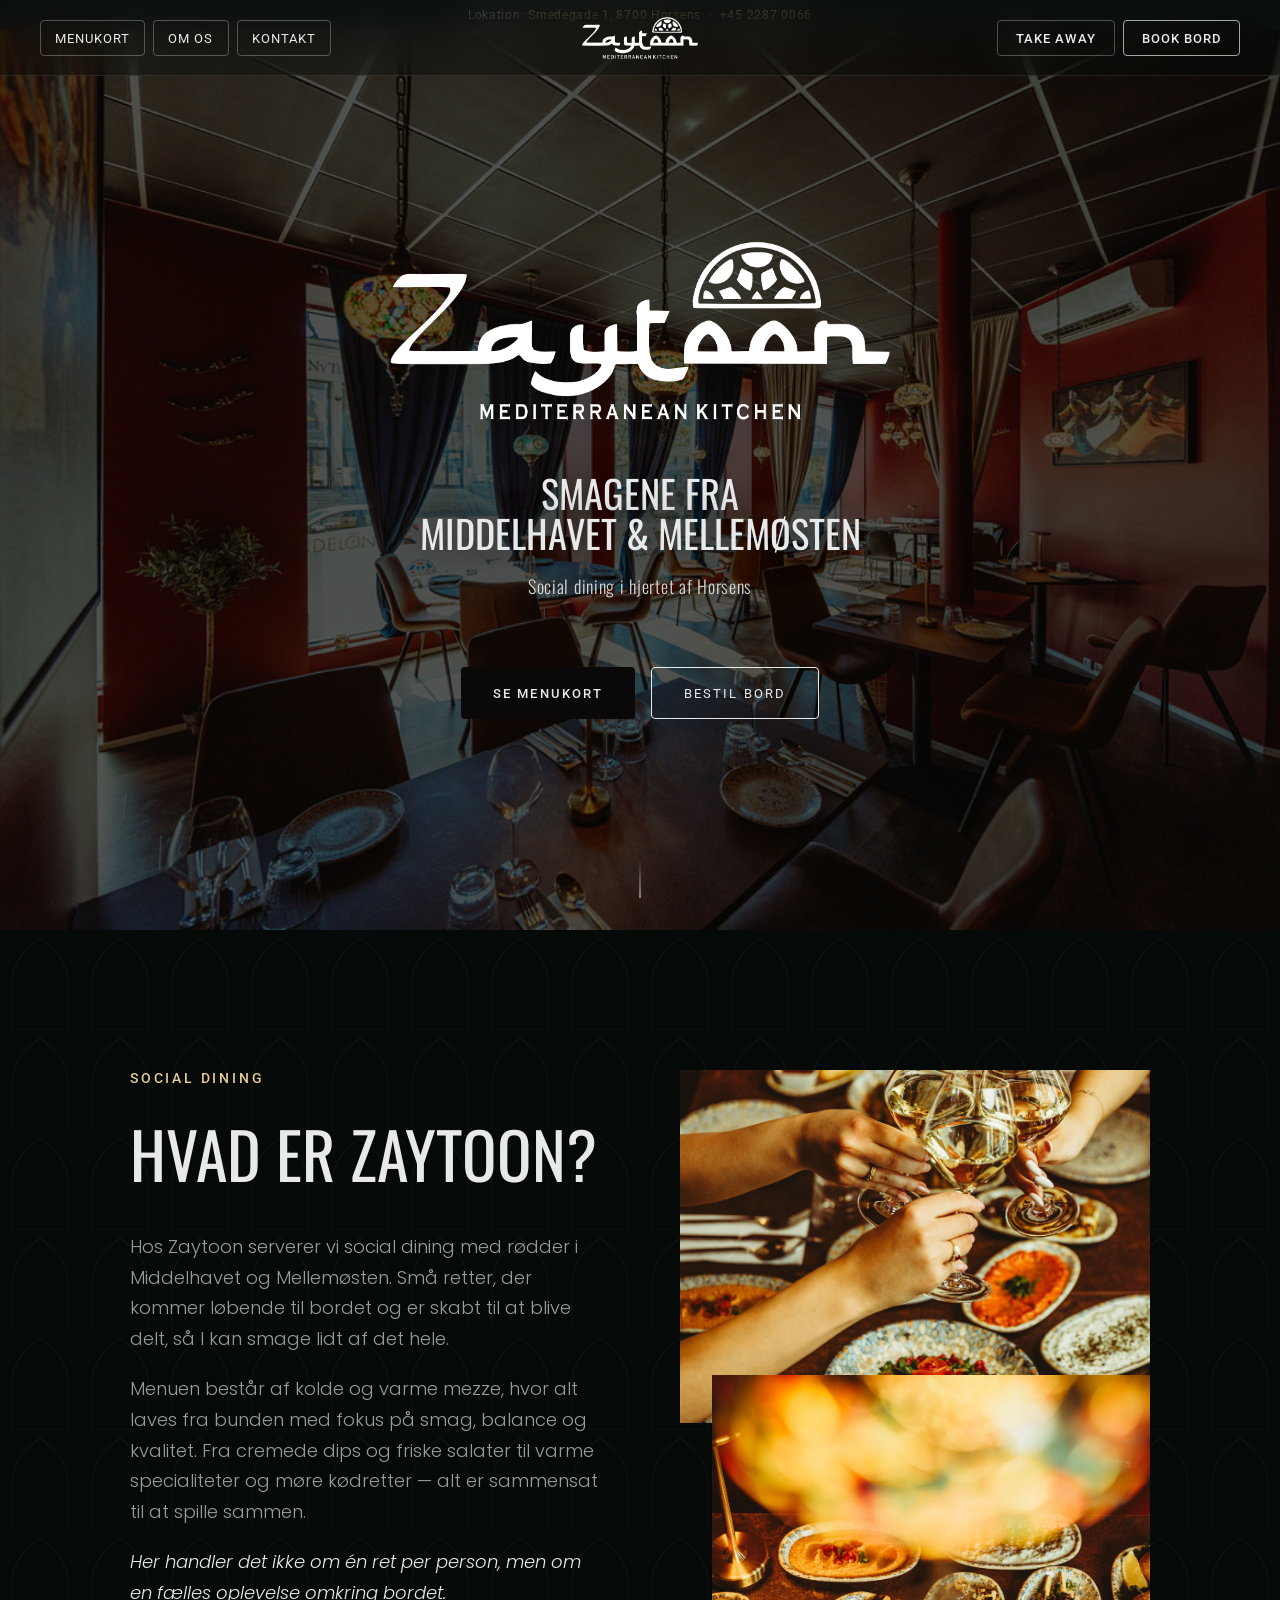
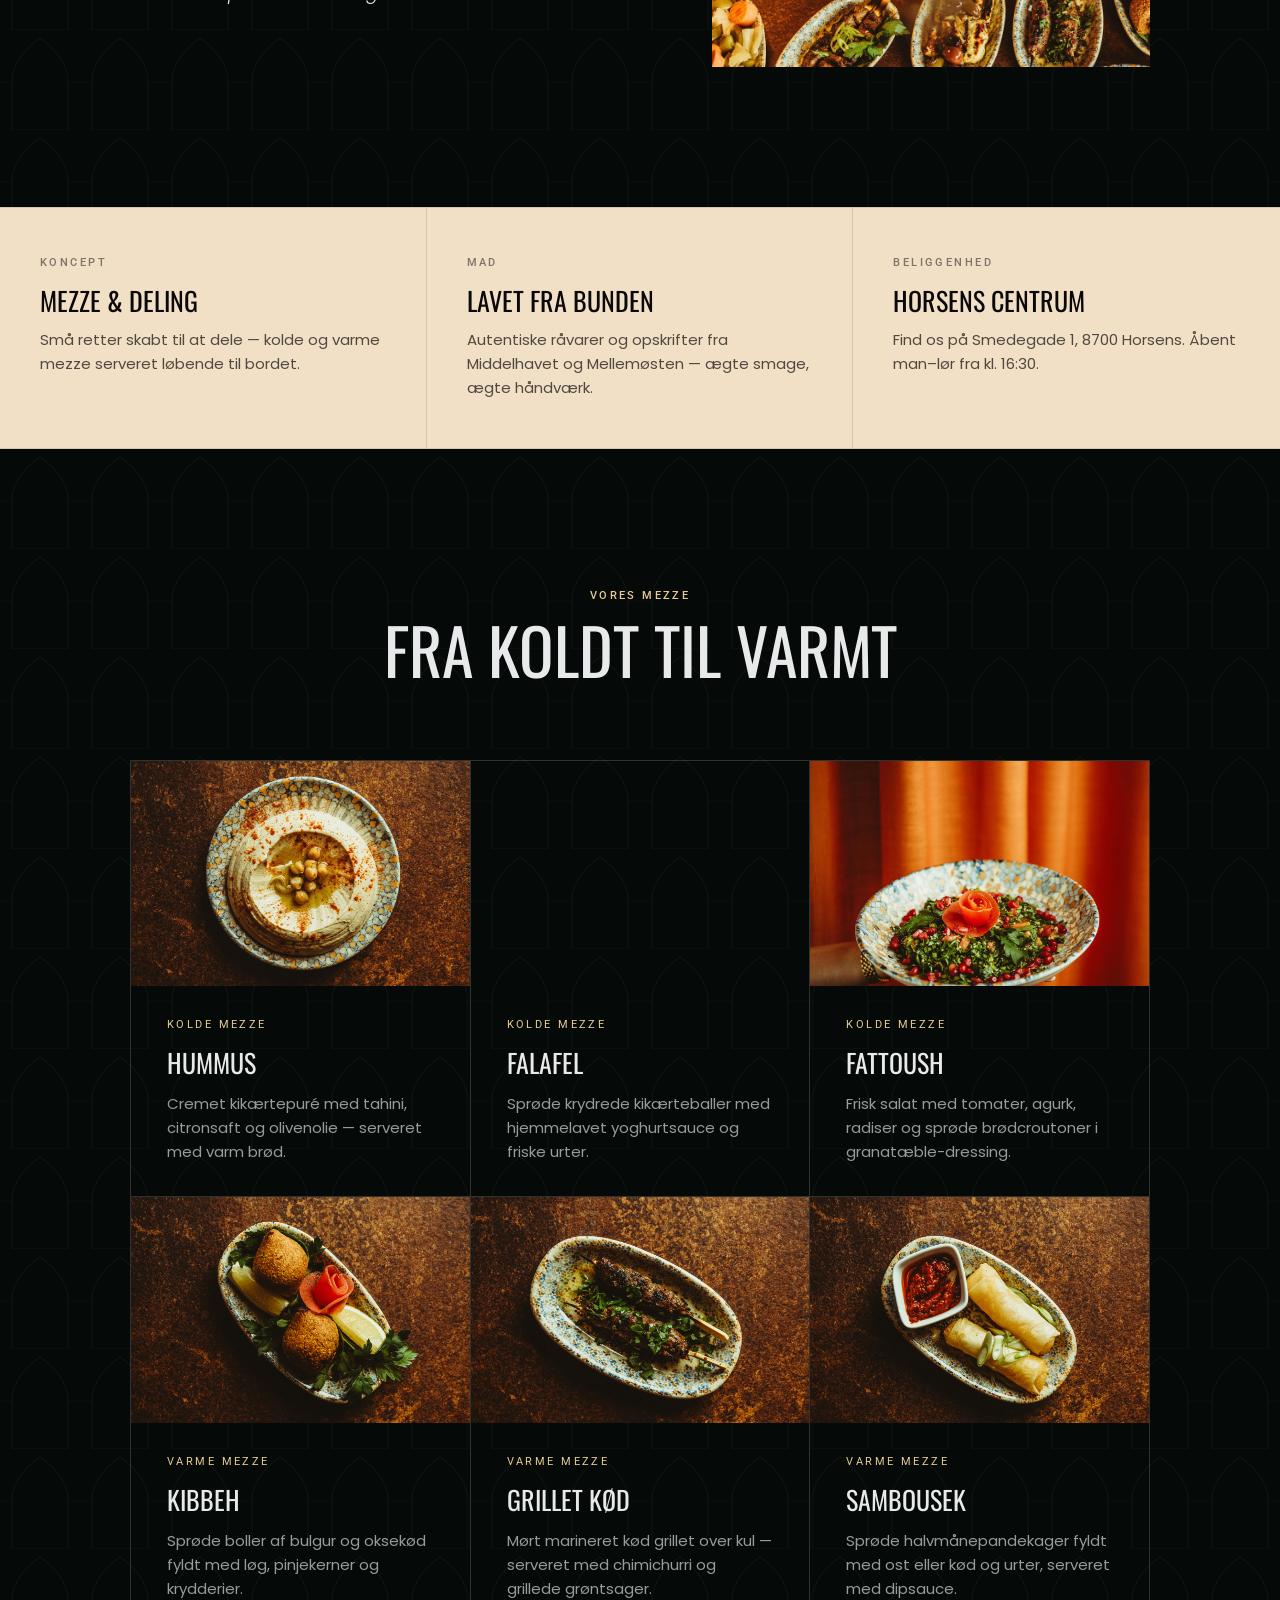
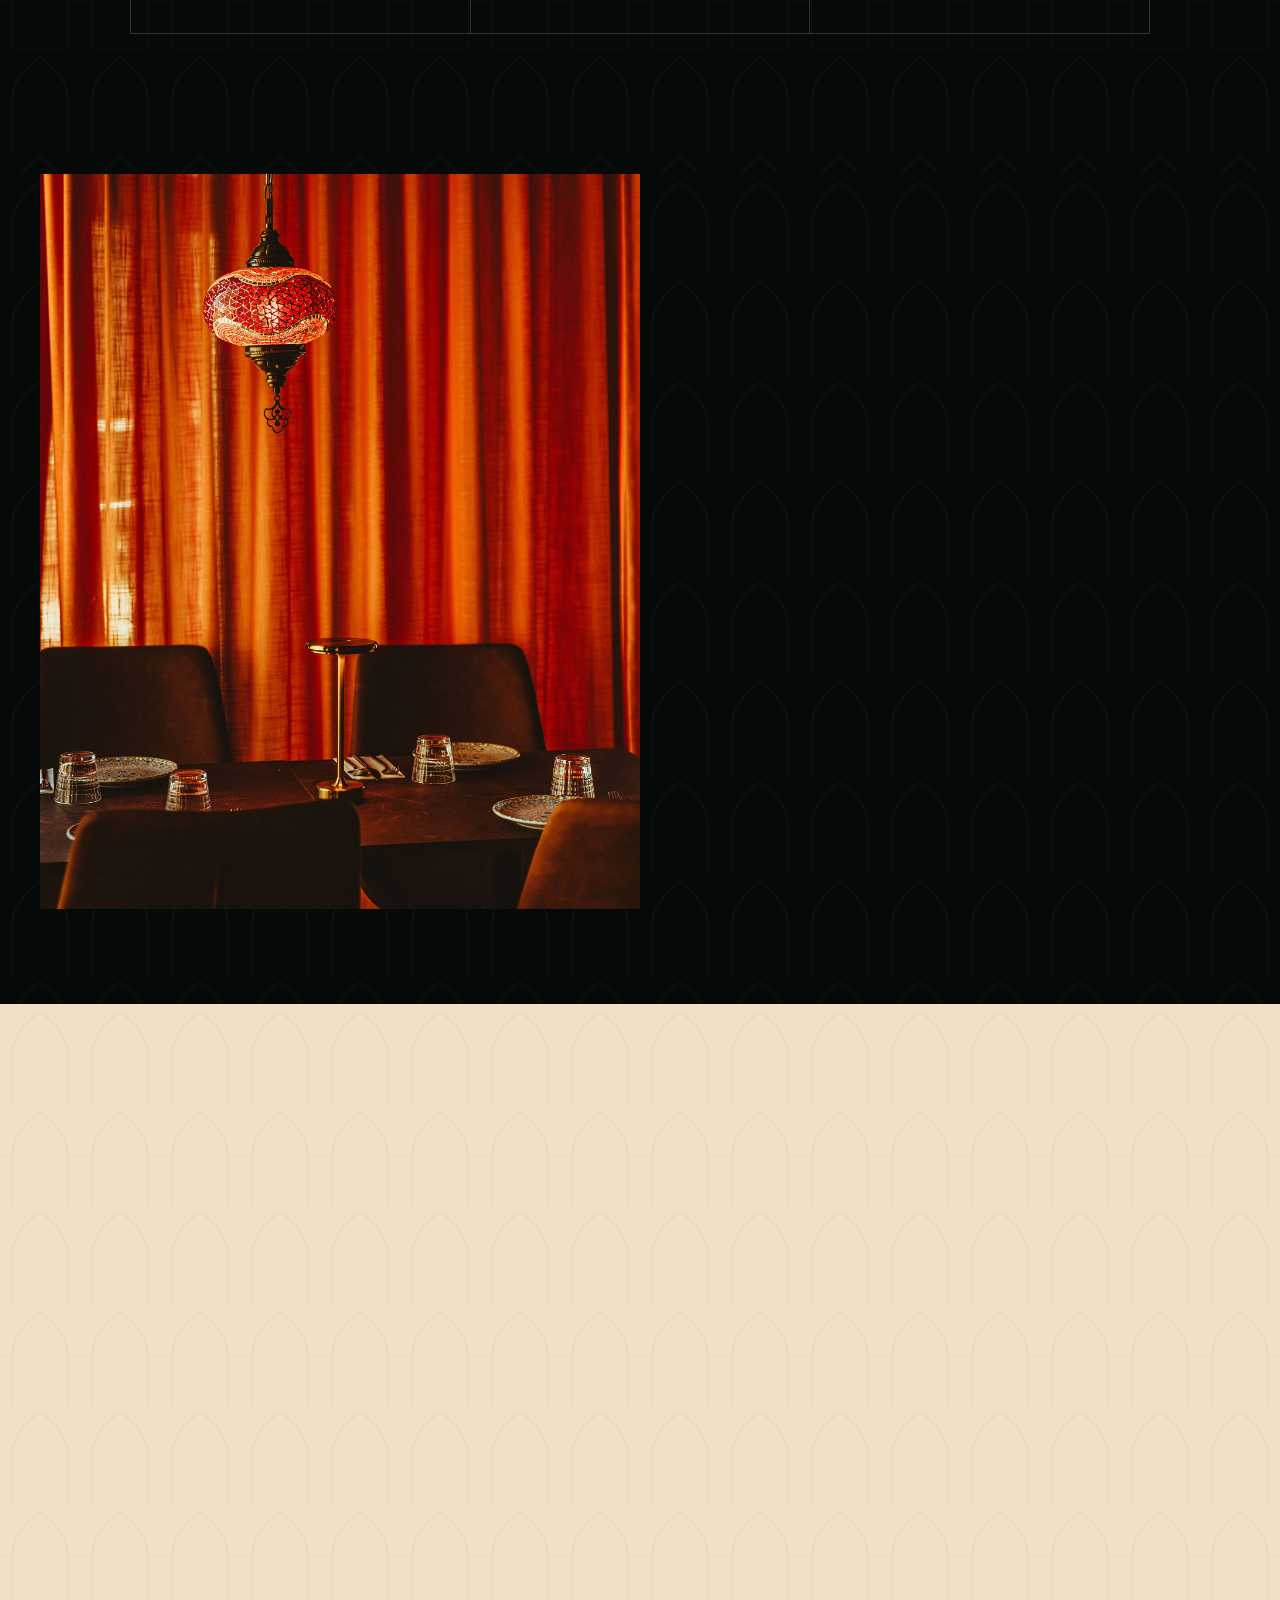
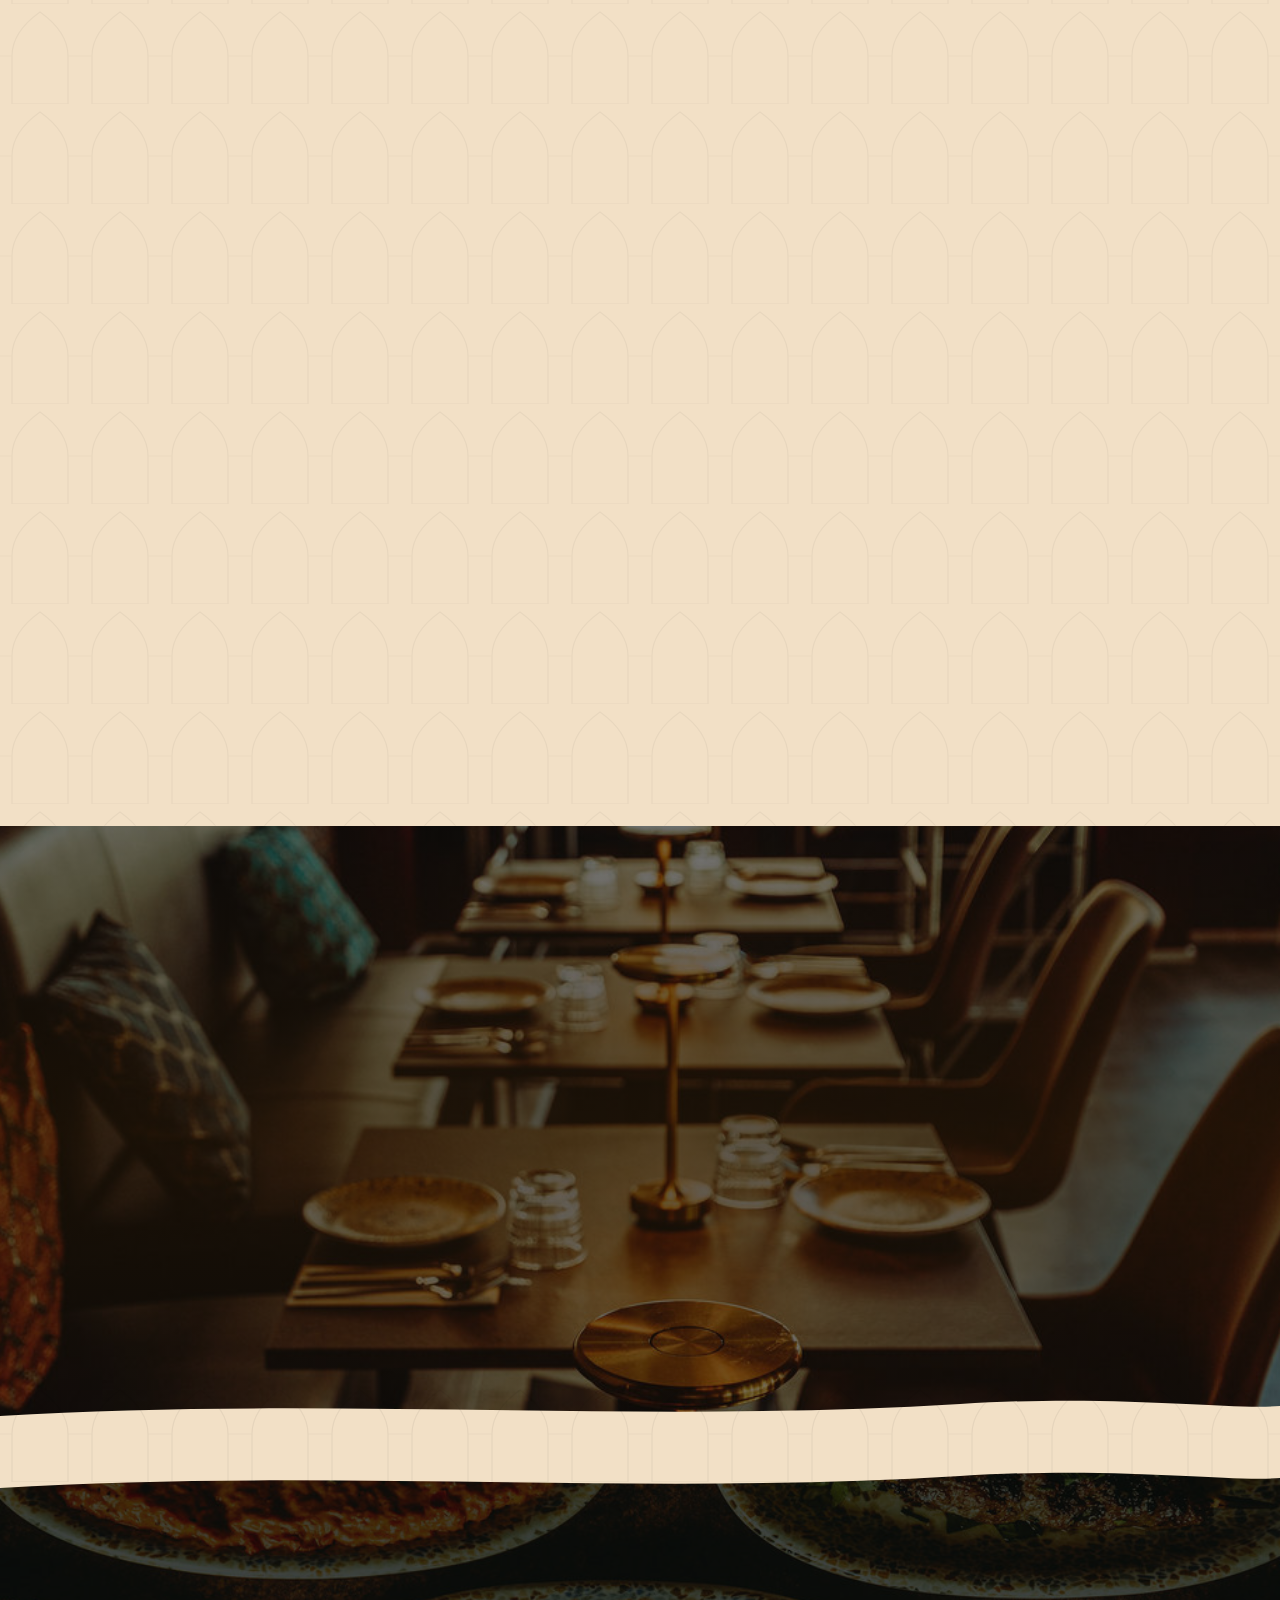
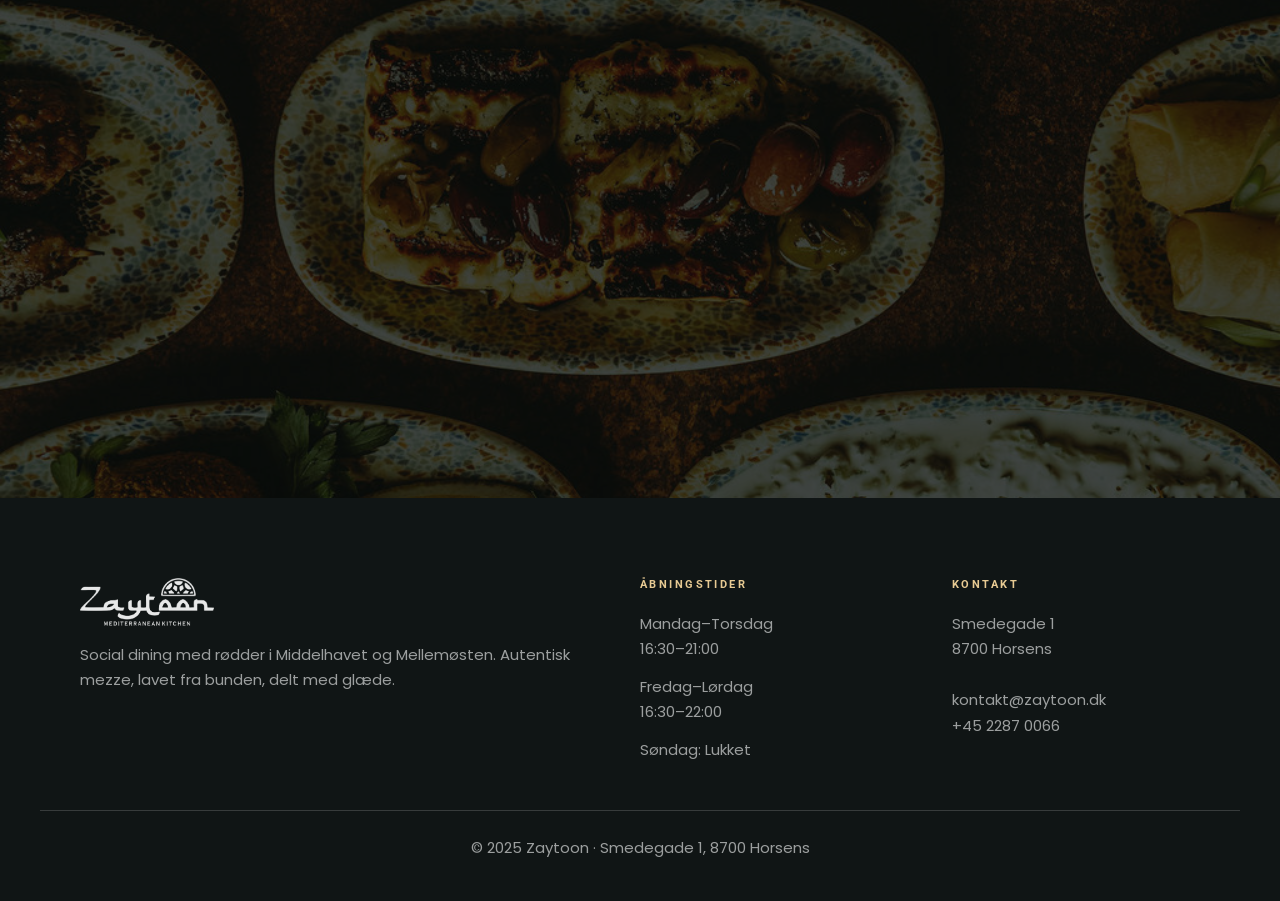
==== commit 5aaa07d1: "feat: visual overhaul — shapes, animations, sand bridge, new images - Arabesque arch pattern overlay" ====
--- a/index.html
+++ b/index.html
@@ -24,7 +24,7 @@
       <li><a href="#kontakt" class="nav-link">Kontakt</a></li>
     </ul>
   </nav>
-  <a href="/" class="nav-logo" aria-label="Zaytoon forside">
+  <a href="#" class="nav-logo" aria-label="Zaytoon forside">
     <img src="images/logo.png" alt="Zaytoon" class="nav-logo-img">
   </a>
   <div class="nav-right">
@@ -60,13 +60,37 @@
 
 <!-- SOCIAL DINING INTRO -->
 <section class="intro-section section-pad" data-tone="dark">
-  <div class="col-medium">
-    <p class="eyebrow reveal">Social Dining</p>
-    <h2 class="reveal" data-delay="1">Hvad er Zaytoon?</h2>
-    <div class="body-lg reveal" data-delay="2">
-      <p>Hos Zaytoon serverer vi social dining med rødder i Middelhavet og Mellemøsten. Små retter, der kommer løbende til bordet og er skabt til at blive delt, så I kan smage lidt af det hele.</p>
-      <p>Menuen består af kolde og varme mezze, hvor alt laves fra bunden med fokus på smag, balance og kvalitet. Fra cremede dips og friske salater til varme specialiteter og møre kødretter — alt er sammensat til at spille sammen.</p>
-      <p>Her handler det ikke om én ret per person, men om en fælles oplevelse omkring bordet.</p>
+  <div class="shape-arches" aria-hidden="true">
+    <svg xmlns="http://www.w3.org/2000/svg" width="100%" height="100%">
+      <defs>
+        <pattern id="arch-dark" x="0" y="0" width="80" height="100" patternUnits="userSpaceOnUse">
+          <path d="M40,8 Q12,28 12,52 L12,100 L68,100 L68,52 Q68,28 40,8 Z" fill="none" stroke="#e7ca93" stroke-width="1.2"/>
+          <line x1="12" y1="52" x2="0" y2="52" stroke="#e7ca93" stroke-width="0.6"/>
+          <line x1="68" y1="52" x2="80" y2="52" stroke="#e7ca93" stroke-width="0.6"/>
+        </pattern>
+      </defs>
+      <rect width="100%" height="100%" fill="url(#arch-dark)"/>
+    </svg>
+  </div>
+  <div class="col-wide">
+    <div class="intro-layout">
+      <div class="intro-text">
+        <p class="eyebrow reveal">Social Dining</p>
+        <h2 class="reveal" data-delay="1">Hvad er Zaytoon?</h2>
+        <div class="body-lg reveal" data-delay="2">
+          <p>Hos Zaytoon serverer vi social dining med rødder i Middelhavet og Mellemøsten. Små retter, der kommer løbende til bordet og er skabt til at blive delt, så I kan smage lidt af det hele.</p>
+          <p>Menuen består af kolde og varme mezze, hvor alt laves fra bunden med fokus på smag, balance og kvalitet. Fra cremede dips og friske salater til varme specialiteter og møre kødretter — alt er sammensat til at spille sammen.</p>
+          <p>Her handler det ikke om én ret per person, men om en fælles oplevelse omkring bordet.</p>
+        </div>
+      </div>
+      <div class="intro-images">
+        <div class="intro-img-frame reveal" data-delay="1">
+          <img src="images/social-dining-table-02.jpg" alt="Gæster deler mad rundt om bordet" loading="lazy">
+        </div>
+        <div class="intro-img-frame reveal" data-delay="2">
+          <img src="images/social-dining-toast-02.jpg" alt="Social dining — skål og fællesskab" loading="lazy">
+        </div>
+      </div>
     </div>
   </div>
 </section>
@@ -92,6 +116,19 @@
 
 <!-- MEZZE GRID -->
 <section class="mezze-section section-pad" data-tone="dark">
+  <div class="shape-arches" aria-hidden="true">
+    <svg xmlns="http://www.w3.org/2000/svg" width="100%" height="100%">
+      <use href="#arch-dark-pattern"/>
+      <defs>
+        <pattern id="arch-mezze" x="0" y="0" width="80" height="100" patternUnits="userSpaceOnUse">
+          <path d="M40,8 Q12,28 12,52 L12,100 L68,100 L68,52 Q68,28 40,8 Z" fill="none" stroke="#e7ca93" stroke-width="1.2"/>
+          <line x1="12" y1="52" x2="0" y2="52" stroke="#e7ca93" stroke-width="0.6"/>
+          <line x1="68" y1="52" x2="80" y2="52" stroke="#e7ca93" stroke-width="0.6"/>
+        </pattern>
+      </defs>
+      <rect width="100%" height="100%" fill="url(#arch-mezze)"/>
+    </svg>
+  </div>
   <div class="col-wide">
     <div style="margin-bottom: 64px; text-align: center;">
       <p class="eyebrow reveal">Vores mezze</p>
@@ -99,54 +136,96 @@
     </div>
     <div class="mezze-grid">
       <div class="mezze-card reveal">
-        <span class="tag">Kolde mezze</span>
-        <h3>Hummus</h3>
-        <p>Cremet kikærtepuré med tahini, citronsaft og olivenolie — serveret med varm brød.</p>
+        <div class="mezze-card-img"><img src="images/food-hummus-dip.jpg" alt="Hummus"></div>
+        <div class="mezze-card-body">
+          <span class="tag">Kolde mezze</span>
+          <h3>Hummus</h3>
+          <p>Cremet kikærtepuré med tahini, citronsaft og olivenolie — serveret med varm brød.</p>
+        </div>
       </div>
       <div class="mezze-card reveal" data-delay="1">
-        <span class="tag">Kolde mezze</span>
-        <h3>Falafel</h3>
-        <p>Sprøde krydrede kikærteballer med hjemmelavet yoghurtsauce og friske urter.</p>
+        <div class="mezze-card-img"><img src="images/falafel.jpg" alt="Falafel"></div>
+        <div class="mezze-card-body">
+          <span class="tag">Kolde mezze</span>
+          <h3>Falafel</h3>
+          <p>Sprøde krydrede kikærteballer med hjemmelavet yoghurtsauce og friske urter.</p>
+        </div>
       </div>
       <div class="mezze-card reveal" data-delay="2">
-        <span class="tag">Kolde mezze</span>
-        <h3>Fattoush</h3>
-        <p>Frisk salat med tomater, agurk, radiser og sprøde brødcroutoner i granatæble-dressing.</p>
+        <div class="mezze-card-img"><img src="images/social-dining-sharing-01.jpg" alt="Fattoush"></div>
+        <div class="mezze-card-body">
+          <span class="tag">Kolde mezze</span>
+          <h3>Fattoush</h3>
+          <p>Frisk salat med tomater, agurk, radiser og sprøde brødcroutoner i granatæble-dressing.</p>
+        </div>
       </div>
       <div class="mezze-card reveal" data-delay="1">
-        <span class="tag">Varme mezze</span>
-        <h3>Kibbeh</h3>
-        <p>Sprøde boller af bulgur og oksekød fyldt med løg, pinjekerner og krydderier.</p>
+        <div class="mezze-card-img"><img src="images/kibbeh.jpg" alt="Kibbeh"></div>
+        <div class="mezze-card-body">
+          <span class="tag">Varme mezze</span>
+          <h3>Kibbeh</h3>
+          <p>Sprøde boller af bulgur og oksekød fyldt med løg, pinjekerner og krydderier.</p>
+        </div>
       </div>
       <div class="mezze-card reveal" data-delay="2">
-        <span class="tag">Varme mezze</span>
-        <h3>Grillet kød</h3>
-        <p>Mørt marineret kød grillet over kul — serveret med chimichurri og grillede grøntsager.</p>
+        <div class="mezze-card-img"><img src="images/grilletkod.jpg" alt="Grillet kød"></div>
+        <div class="mezze-card-body">
+          <span class="tag">Varme mezze</span>
+          <h3>Grillet kød</h3>
+          <p>Mørt marineret kød grillet over kul — serveret med chimichurri og grillede grøntsager.</p>
+        </div>
       </div>
       <div class="mezze-card reveal" data-delay="3">
-        <span class="tag">Varme mezze</span>
-        <h3>Sambousek</h3>
-        <p>Sprøde halvmånepandekager fyldt med ost eller kød og urter, serveret med dipsauce.</p>
+        <div class="mezze-card-img"><img src="images/sambousek.jpg" alt="Sambousek"></div>
+        <div class="mezze-card-body">
+          <span class="tag">Varme mezze</span>
+          <h3>Sambousek</h3>
+          <p>Sprøde halvmånepandekager fyldt med ost eller kød og urter, serveret med dipsauce.</p>
+        </div>
       </div>
     </div>
   </div>
 </section>
 
 <!-- IMAGE PAIRS -->
-<section class="pair-section" data-tone="dark">
-  <div class="pair offset-right">
+<section class="pair-section" data-tone="dark" style="position:relative;overflow:hidden">
+  <div class="shape-arches" aria-hidden="true">
+    <svg xmlns="http://www.w3.org/2000/svg" width="100%" height="100%">
+      <defs>
+        <pattern id="arch-pair" x="0" y="0" width="80" height="100" patternUnits="userSpaceOnUse">
+          <path d="M40,8 Q12,28 12,52 L12,100 L68,100 L68,52 Q68,28 40,8 Z" fill="none" stroke="#e7ca93" stroke-width="1.2"/>
+          <line x1="12" y1="52" x2="0" y2="52" stroke="#e7ca93" stroke-width="0.6"/>
+          <line x1="68" y1="52" x2="80" y2="52" stroke="#e7ca93" stroke-width="0.6"/>
+        </pattern>
+      </defs>
+      <rect width="100%" height="100%" fill="url(#arch-pair)"/>
+    </svg>
+  </div>
+  <div class="pair offset-right" style="position:relative;z-index:2">
     <div class="pair-frame reveal">
       <img src="images/food-mezze-spread-full.jpg" alt="Mezze spread — deling rundt om bordet" loading="lazy">
     </div>
     <div class="pair-frame reveal" data-delay="1">
-      <img src="images/social-dining-sharing-02.jpg" alt="Gæster deler mezze ved bordet" loading="lazy">
+      <img src="images/interior-overview-wide.jpg" alt="Zaytoon restaurant interiør" loading="lazy">
     </div>
   </div>
 </section>
 
 <!-- MENU TEASER -->
-<section class="menu-teaser section-pad" id="menukort" data-tone="dark">
-  <div class="col-wide">
+<section class="menu-teaser section-pad" id="menukort" style="position:relative;overflow:hidden">
+  <div class="shape-arches" aria-hidden="true" style="opacity:0.04;">
+    <svg xmlns="http://www.w3.org/2000/svg" width="100%" height="100%">
+      <defs>
+        <pattern id="arch-menu" x="0" y="0" width="80" height="100" patternUnits="userSpaceOnUse">
+          <path d="M40,8 Q12,28 12,52 L12,100 L68,100 L68,52 Q68,28 40,8 Z" fill="none" stroke="#0a0808" stroke-width="1.2"/>
+          <line x1="12" y1="52" x2="0" y2="52" stroke="#0a0808" stroke-width="0.6"/>
+          <line x1="68" y1="52" x2="80" y2="52" stroke="#0a0808" stroke-width="0.6"/>
+        </pattern>
+      </defs>
+      <rect width="100%" height="100%" fill="url(#arch-menu)"/>
+    </svg>
+  </div>
+  <div class="col-wide" style="position:relative;z-index:2">
     <div class="menu-teaser-head">
       <p class="eyebrow reveal">Menukort</p>
       <h2 class="reveal" data-delay="1">Se hele vores menu</h2>
@@ -154,7 +233,7 @@
     </div>
     <div class="menu-grid">
       <div class="menu-card reveal" data-menu="menu/menu1.png" role="button" tabindex="0" aria-label="Åbn menukort — Kolde retter">
-        <img class="menu-card-thumb" src="images/food-hummus-dip.jpg" alt="" loading="lazy">
+        <img class="menu-card-thumb" src="images/food-hummus-dip.jpg" alt="">
         <div class="menu-card-overlay">
           <span class="tag">Kolde mezze</span>
           <h3>Kolde retter</h3>
@@ -162,7 +241,7 @@
         </div>
       </div>
       <div class="menu-card reveal" data-delay="1" data-menu="menu/menu2.webp" role="button" tabindex="0" aria-label="Åbn menukort — Varme retter">
-        <img class="menu-card-thumb" src="images/food-grilled-meat.jpg" alt="" loading="lazy">
+        <img class="menu-card-thumb" src="images/food-grilled-meat.jpg" alt="">
         <div class="menu-card-overlay">
           <span class="tag">Varme mezze</span>
           <h3>Varme retter</h3>
@@ -170,7 +249,7 @@
         </div>
       </div>
       <div class="menu-card reveal" data-delay="2" data-menu="menu/menu3.webp" role="button" tabindex="0" aria-label="Åbn menukort — Dagens retter">
-        <img class="menu-card-thumb" src="images/food-mezze-spread-full.jpg" alt="" loading="lazy">
+        <img class="menu-card-thumb" src="images/social-dining-toast-01.jpg" alt="">
         <div class="menu-card-overlay">
           <span class="tag">Specialiteter</span>
           <h3>Dagens retter</h3>
@@ -178,7 +257,7 @@
         </div>
       </div>
       <div class="menu-card reveal" data-delay="1" data-menu="menu/menu4.webp" role="button" tabindex="0" aria-label="Åbn menukort — Chef's selection">
-        <img class="menu-card-thumb" src="images/food-plating-blackgloves-01.jpg" alt="" loading="lazy">
+        <img class="menu-card-thumb" src="images/chef.jpg" alt="">
         <div class="menu-card-overlay">
           <span class="tag">Køkken</span>
           <h3>Chef's selection</h3>
@@ -186,7 +265,7 @@
         </div>
       </div>
       <div class="menu-card reveal" data-delay="2" data-menu="menu/drinksmenu.webp" role="button" tabindex="0" aria-label="Åbn drikkekort">
-        <img class="menu-card-thumb" src="images/atmosphere-table-glassware.jpg" alt="" loading="lazy">
+        <img class="menu-card-thumb" src="images/atmosphere-table-glassware.jpg" alt="">
         <div class="menu-card-overlay">
           <span class="tag">Drikkevarer</span>
           <h3>Drikkekort</h3>
@@ -194,7 +273,7 @@
         </div>
       </div>
       <div class="menu-card reveal" data-delay="3" data-menu="menu/winemenu.webp" role="button" tabindex="0" aria-label="Åbn vinkort">
-        <img class="menu-card-thumb" src="images/atmosphere-candlelight.jpg" alt="" loading="lazy">
+        <img class="menu-card-thumb" src="images/food-dip-sauce-close.jpg" alt="">
         <div class="menu-card-overlay">
           <span class="tag">Vin</span>
           <h3>Vinkort</h3>
@@ -206,7 +285,7 @@
 </section>
 
 <!-- DESERT VIDEO -->
-<section class="desert-section section-pad" data-tone="dark">
+<section class="desert-section" data-tone="dark">
   <div class="desert-video-wrap">
     <video class="desert-video" autoplay muted loop playsinline poster="images/atmosphere-candlelight.jpg">
       <source src="video/desertvideo.mp4" type="video/mp4">
@@ -219,6 +298,33 @@
     <p class="body-lg">Autentiske råvarer, traditioner og opskrifter samlet i retter, der bærer historien med sig.</p>
   </div>
 </section>
+
+<!-- SAND BRIDGE -->
+<div class="sand-bridge" aria-hidden="true">
+  <div class="shape-arches" style="opacity:0.05;">
+    <svg xmlns="http://www.w3.org/2000/svg" width="100%" height="100%">
+      <defs>
+        <pattern id="arch-bridge" x="0" y="0" width="80" height="100" patternUnits="userSpaceOnUse">
+          <path d="M40,8 Q12,28 12,52 L12,100 L68,100 L68,52 Q68,28 40,8 Z" fill="none" stroke="#0a0808" stroke-width="1.2"/>
+          <line x1="12" y1="52" x2="0" y2="52" stroke="#0a0808" stroke-width="0.6"/>
+          <line x1="68" y1="52" x2="80" y2="52" stroke="#0a0808" stroke-width="0.6"/>
+        </pattern>
+      </defs>
+      <rect width="100%" height="100%" fill="url(#arch-bridge)"/>
+    </svg>
+  </div>
+  <div class="bridge-wave">
+    <svg viewBox="0 0 1440 56" xmlns="http://www.w3.org/2000/svg" preserveAspectRatio="none">
+      <path d="M0,34 C360,14 720,42 1080,22 C1260,12 1380,28 1440,24 L1440,56 L0,56 Z" fill="#f2e0c6"/>
+    </svg>
+  </div>
+  <div class="bridge-body"></div>
+  <div class="bridge-wave">
+    <svg viewBox="0 0 1440 56" xmlns="http://www.w3.org/2000/svg" preserveAspectRatio="none">
+      <path d="M0,34 C360,14 720,42 1080,22 C1260,12 1380,28 1440,24 L1440,0 L0,0 Z" fill="#f2e0c6"/>
+    </svg>
+  </div>
+</div>
 
 <!-- BOOK CTA -->
 <section class="book-cta section-pad" data-tone="dark">
--- a/style.css
+++ b/style.css
@@ -64,6 +64,16 @@
 .reveal[data-delay="3"] { transition-delay: 0.24s; }
 .reveal[data-delay="4"] { transition-delay: 0.32s; }
 
+/* Fade-only reveal — for images inside overflow:hidden containers */
+.reveal-fade {
+  opacity: 0;
+  transition: opacity 0.8s var(--ease);
+}
+.reveal-fade.is-in { opacity: 1; }
+.reveal-fade[data-delay="1"] { transition-delay: 0.10s; }
+.reveal-fade[data-delay="2"] { transition-delay: 0.20s; }
+.reveal-fade[data-delay="3"] { transition-delay: 0.30s; }
+
 .btn-solid {
   display: inline-flex; align-items: center;
   height: 52px; padding: 0 32px;
@@ -135,17 +145,17 @@
   height: var(--nav-h); z-index: 100;
   display: grid; grid-template-columns: 1fr auto 1fr;
   align-items: center; padding: 0 40px;
-  background: rgba(242, 224, 198, 0.95);
-  backdrop-filter: blur(14px); -webkit-backdrop-filter: blur(14px);
-  border-bottom: 1px solid var(--c-rule);
+  background: rgba(242, 224, 198, 0.72);
+  backdrop-filter: blur(22px) saturate(1.4); -webkit-backdrop-filter: blur(22px) saturate(1.4);
+  border-bottom: 1px solid rgba(10, 8, 8, 0.08);
   opacity: 0; transform: translateY(-12px);
   transition: opacity 0.7s var(--ease), transform 0.7s var(--ease),
               background 0.4s var(--ease), border-color 0.4s var(--ease);
 }
 .nav.is-loaded { opacity: 1; transform: none; }
 .nav.is-dark {
-  background: rgba(16, 21, 21, 0.95);
-  border-bottom-color: var(--c-rule-light);
+  background: rgba(5, 10, 9, 0.38);
+  border-bottom-color: rgba(232, 233, 234, 0.10);
 }
 
 /* Logo — centered, filter-animated white↔dark */
@@ -309,12 +319,12 @@
 .hero-badge { width: auto; height: 80px; object-fit: contain; margin-bottom: 8px; }
 .hero-content .display {
   color: var(--c-light-text);
-  font-size: clamp(28px, 4vw, 60px);
+  font-size: clamp(22px, 3vw, 48px);
   text-shadow: 0 2px 32px rgba(0,0,0,0.5);
 }
 .hero-sub {
   color: var(--c-light-text); opacity: 0.9;
-  font-size: clamp(14px, 1.8vw, 26px);
+  font-size: clamp(12px, 1.4vw, 20px);
 }
 .hero-actions {
   display: flex; gap: 16px; flex-wrap: wrap;
@@ -347,18 +357,37 @@
    INTRO SECTION
    ============================================================ */
 
-.intro-section { background: var(--c-dark); color: var(--c-light-text); }
+.intro-section { background: var(--c-dark); color: var(--c-light-text); position: relative; overflow: hidden; }
 .intro-section h2 { color: var(--c-light-text); margin-bottom: 32px; }
-.intro-section .eyebrow { margin-bottom: 16px; display: block; }
+.intro-section .eyebrow {
+  margin-bottom: 20px; display: block;
+  font-size: 14px; letter-spacing: 0.20em;
+}
 .intro-section .body-lg p { margin-bottom: 20px; color: var(--c-light-dim); }
 .intro-section .body-lg p:last-child { color: var(--c-light-text); font-style: italic; }
 
+.intro-layout {
+  display: grid; grid-template-columns: 1fr 1fr; gap: 80px; align-items: start;
+  position: relative; z-index: 2;
+}
+.intro-images { display: flex; flex-direction: column; gap: 12px; }
+.intro-img-frame { overflow: hidden; }
+.intro-img-frame:first-child { aspect-ratio: 4/3; }
+.intro-img-frame:last-child { aspect-ratio: 3/2; margin-top: -60px; margin-left: 32px; }
+.intro-img-frame img { width: 100%; height: 100%; object-fit: cover; display: block; transition: transform 1.2s var(--ease); }
+.intro-img-frame:hover img { transform: scale(1.03); }
+
+@media (max-width: 880px) {
+  .intro-layout { grid-template-columns: 1fr; gap: 48px; }
+  .intro-img-frame:last-child { margin-top: 0; margin-left: 0; }
+}
+
 /* ============================================================
    INFO STRIP
    ============================================================ */
 
 .info-strip {
-  background: var(--c-sand-soft);
+  background: var(--c-sand);
   display: grid; grid-template-columns: repeat(3, 1fr);
   border-top: 1px solid var(--c-rule); border-bottom: 1px solid var(--c-rule);
 }
@@ -378,28 +407,37 @@
    MEZZE GRID
    ============================================================ */
 
-.mezze-section { background: var(--c-dark); }
+.mezze-section { background: var(--c-dark); position: relative; overflow: hidden; }
+.mezze-section .col-wide { position: relative; z-index: 2; }
 .mezze-grid {
   display: grid; grid-template-columns: repeat(3, 1fr);
   border-top: 1px solid var(--c-rule-light);
   border-left: 1px solid var(--c-rule-light);
 }
 .mezze-card {
-  padding: 48px 40px;
+  padding: 0;
   border-right: 1px solid var(--c-rule-light);
   border-bottom: 1px solid var(--c-rule-light);
   color: var(--c-light-text);
   transition: background 0.3s var(--ease);
+  overflow: hidden;
 }
 .mezze-card:hover { background: rgba(231,202,147,0.05); }
+.mezze-card-img { aspect-ratio: 3/2; overflow: hidden; flex-shrink: 0; }
+.mezze-card-img img {
+  width: 100%; height: 100%; object-fit: cover; display: block;
+  transition: transform 0.7s var(--ease);
+}
+.mezze-card:hover .mezze-card-img img { transform: scale(1.04); }
+.mezze-card-body { padding: 32px 36px; }
 .mezze-card .tag {
   font-family: var(--f-ui); font-size: 11px; letter-spacing: 0.22em;
   text-transform: uppercase; color: var(--c-accent);
   margin-bottom: 12px; display: block;
 }
 .mezze-card h3 {
-  font-family: var(--f-display); font-size: 28px; font-weight: 400;
-  text-transform: uppercase; color: var(--c-light-text); margin-bottom: 12px;
+  font-family: var(--f-display); font-size: 26px; font-weight: 400;
+  text-transform: uppercase; color: var(--c-light-text); margin-bottom: 10px;
 }
 .mezze-card p { color: var(--c-light-dim); font-size: 15px; line-height: 1.6; }
 
@@ -442,7 +480,10 @@
 
 .menu-teaser { background: var(--c-sand); }
 .menu-teaser-head { text-align: center; margin-bottom: 64px; }
-.menu-teaser-head .eyebrow { margin-bottom: 16px; display: block; color: var(--c-accent); }
+.menu-teaser-head .eyebrow {
+  margin-bottom: 16px; display: block;
+  color: var(--c-ink); font-size: 14px; letter-spacing: 0.18em;
+}
 .menu-teaser-head h2 { color: var(--c-ink); }
 .menu-teaser-head .body-lg { color: rgba(10,8,8,0.65); }
 
@@ -521,7 +562,7 @@
 .desert-section {
   position: relative; overflow: hidden;
   display: flex; align-items: center; justify-content: center;
-  min-height: 70vh; text-align: center;
+  min-height: 68vh; text-align: center;
 }
 .desert-video-wrap { position: absolute; inset: 0; z-index: 0; }
 .desert-video {
@@ -613,5 +654,48 @@
    LOGO
    ============================================================ */
 
-.hero-logo { height: 130px; width: auto; object-fit: contain; margin-bottom: 24px; filter: brightness(0) invert(1); }
+.hero-logo { height: 180px; width: auto; object-fit: contain; margin-bottom: 32px; filter: brightness(0) invert(1); }
 .footer-logo { height: 48px; width: auto; display: block; margin-bottom: 16px; filter: brightness(0) invert(1); opacity: 0.9; }
+
+/* ============================================================
+   SAND BRIDGE (beige spacer between desert video + book CTA)
+   ============================================================ */
+
+.sand-bridge {
+  position: relative; z-index: 5;
+  margin-top: -56px; margin-bottom: -56px;
+}
+.bridge-wave {
+  display: block; width: 100%;
+}
+.bridge-wave svg { display: block; width: 100%; height: 56px; }
+.bridge-body {
+  background: var(--c-sand);
+  height: 16px;
+}
+
+/* ============================================================
+   DECORATIVE SHAPES — Arabesque arches + Sand dunes
+   ============================================================ */
+
+/* Shared shape wrapper */
+.shape-decor {
+  position: absolute; inset: 0; pointer-events: none; z-index: 1; overflow: hidden;
+}
+
+/* Arch pattern: tiled SVG for dark sections */
+.shape-arches {
+  position: absolute; inset: 0; pointer-events: none; z-index: 1; overflow: hidden;
+  opacity: 0.045;
+}
+.shape-arches svg { width: 100%; height: 100%; }
+
+/* Dune waves: for sand/beige dividers */
+.shape-dunes {
+  position: absolute; left: 0; right: 0; bottom: 0;
+  pointer-events: none; z-index: 2; overflow: hidden; line-height: 0;
+}
+.shape-dunes svg { display: block; width: 100%; }
+.shape-dunes--top {
+  bottom: auto; top: 0; transform: rotate(180deg);
+}
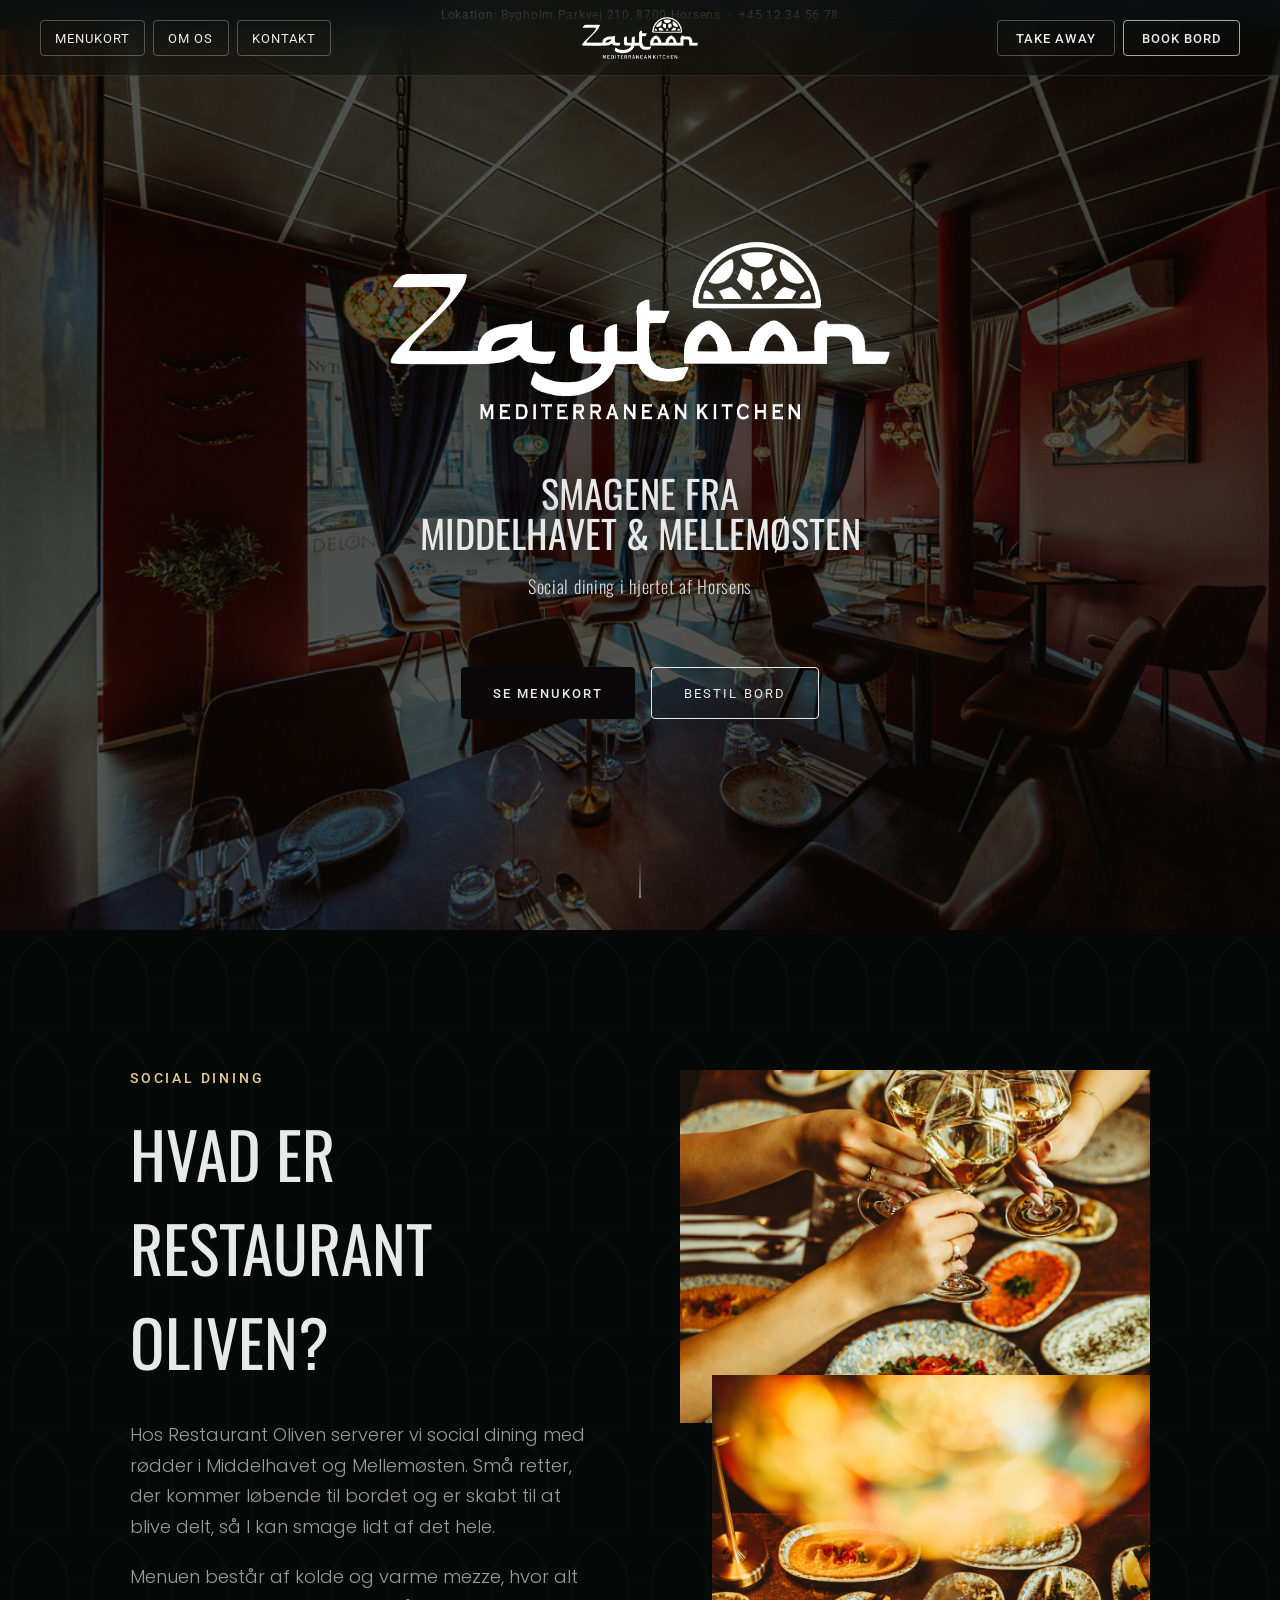
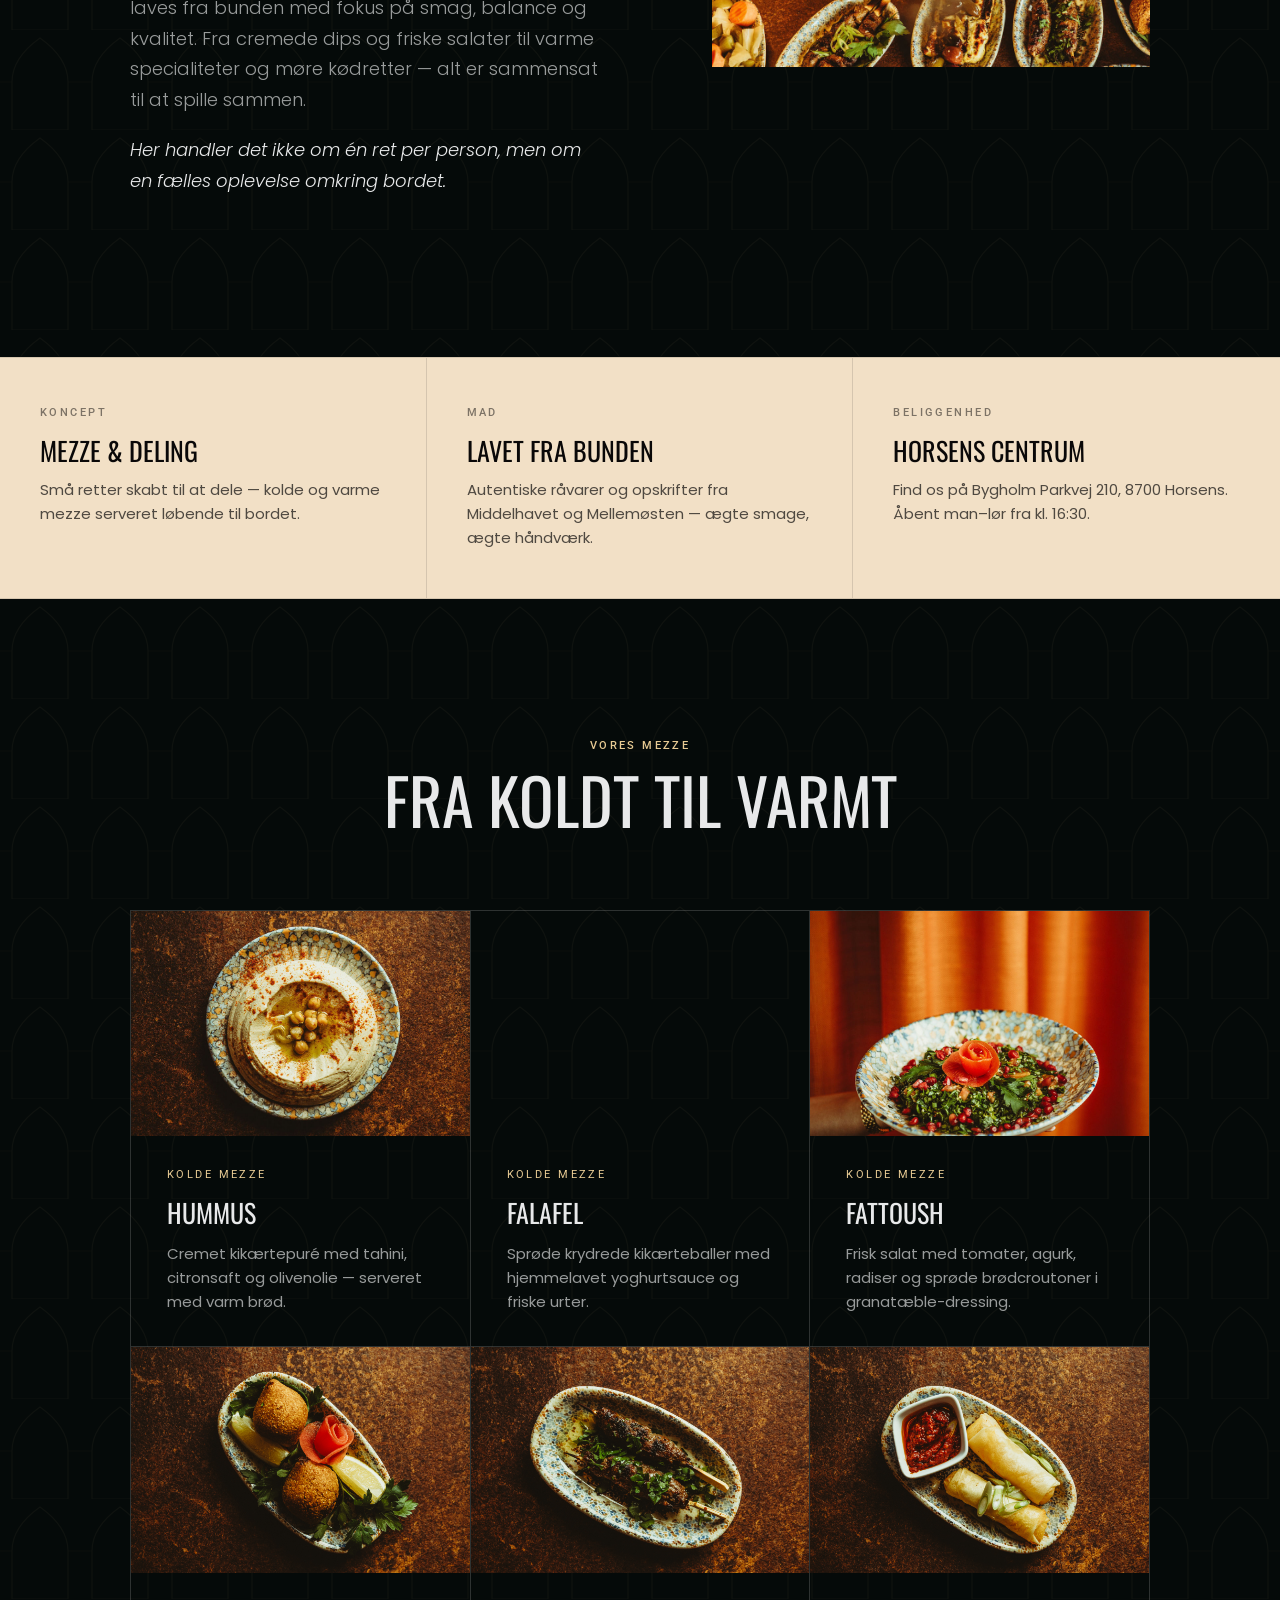
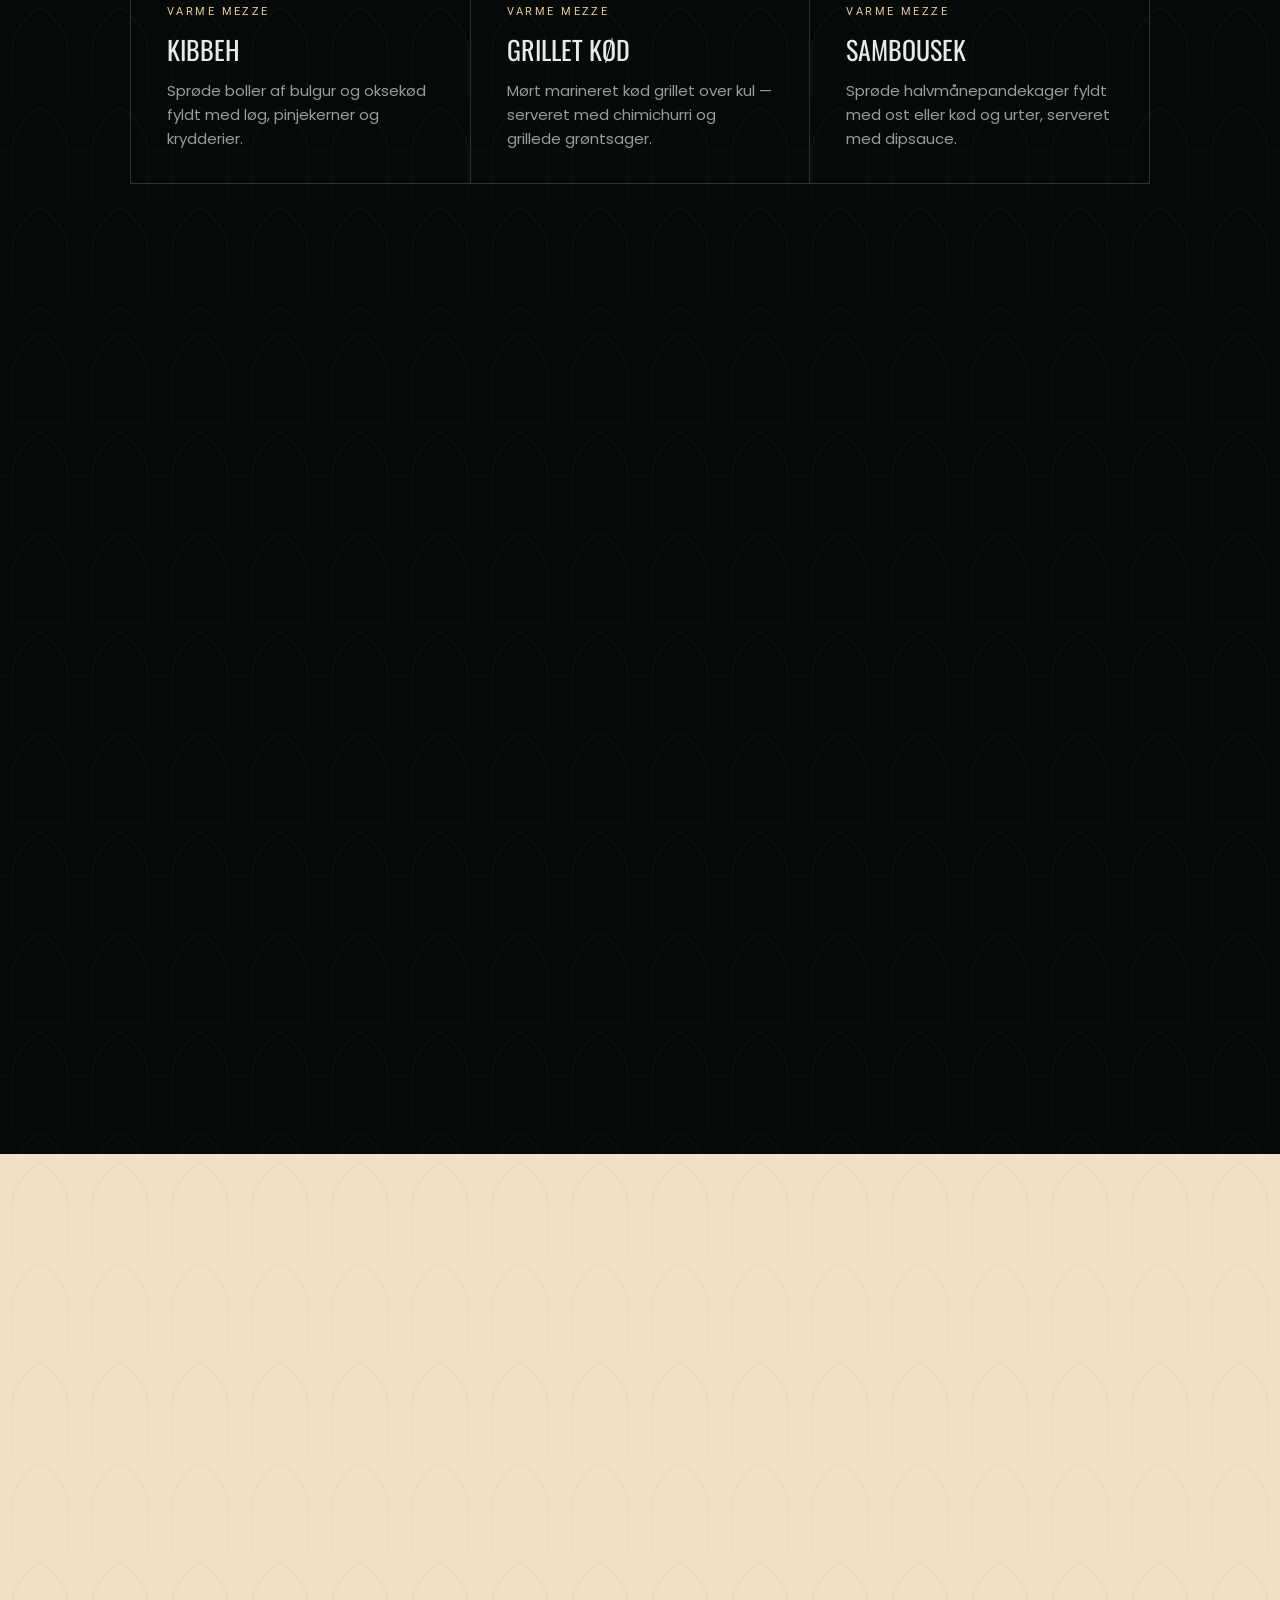
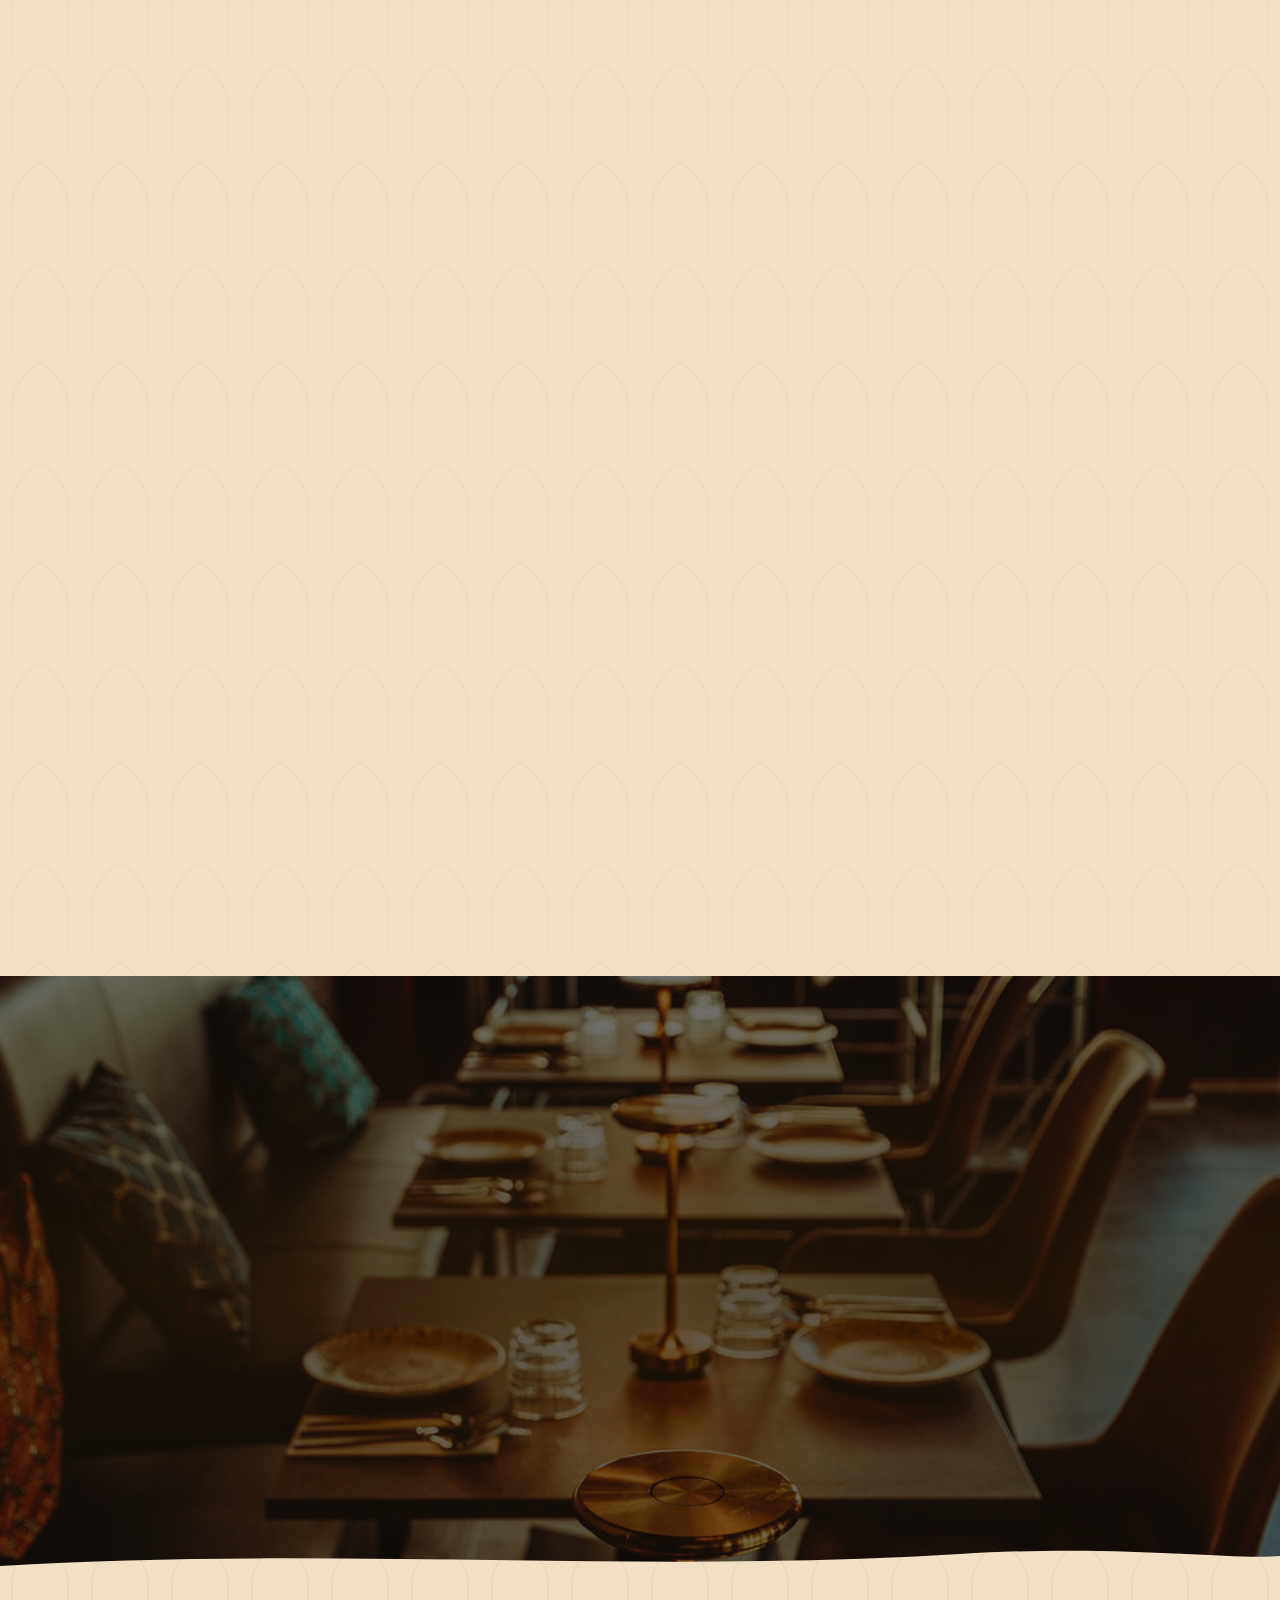
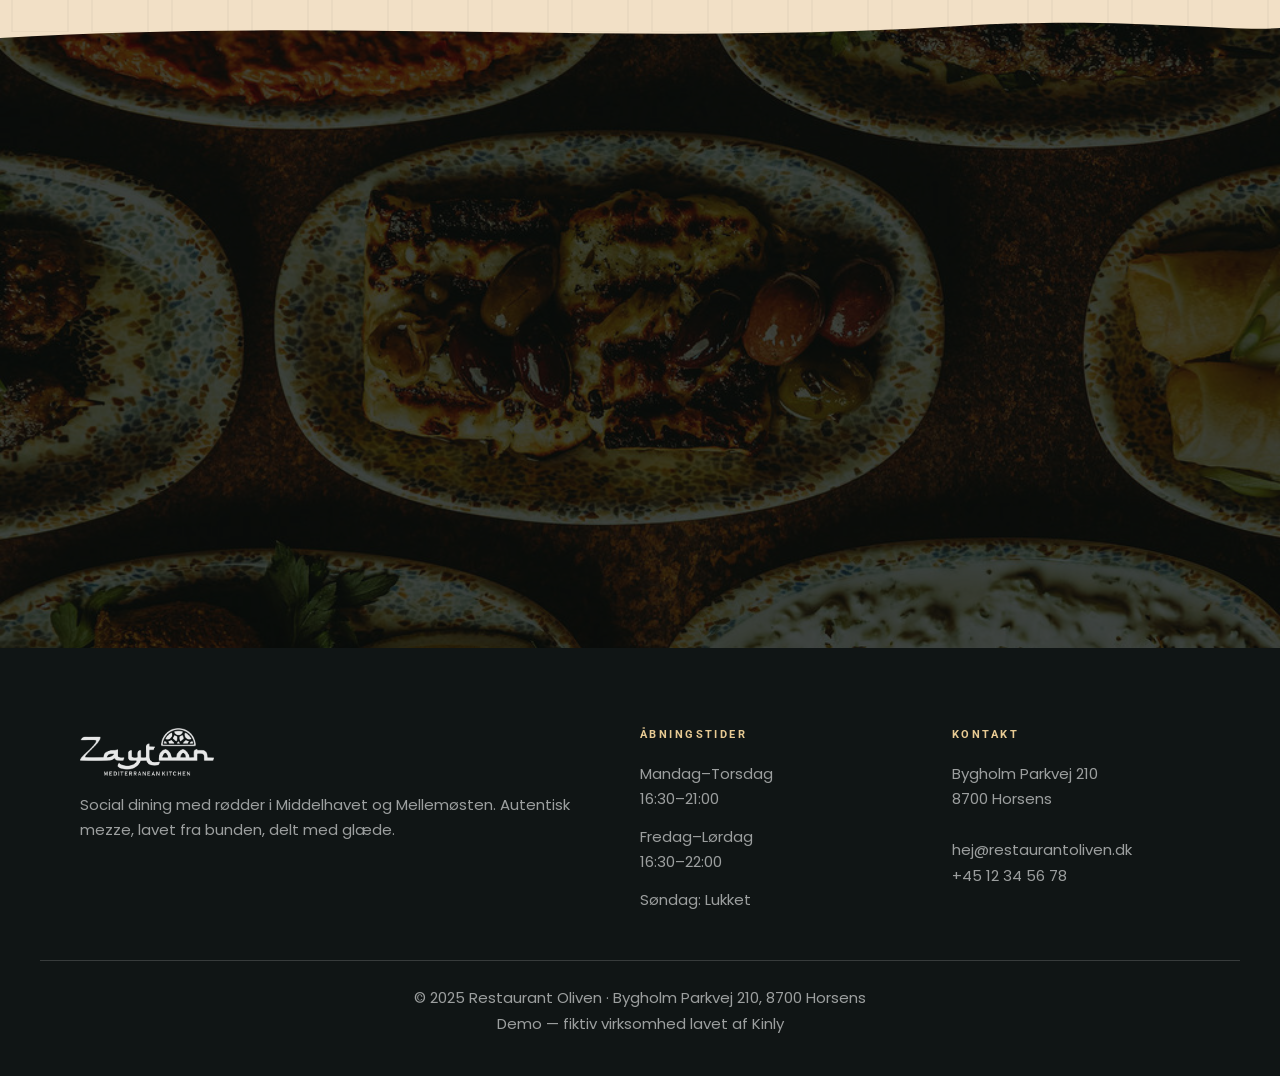
==== commit 8430926f: "content: fiktionaliser demo (Restaurant Oliven)" ====
--- a/index.html
+++ b/index.html
@@ -3,7 +3,7 @@
 <head>
   <meta charset="UTF-8">
   <meta name="viewport" content="width=device-width, initial-scale=1.0">
-  <title>Zaytoon — Social Dining i Horsens</title>
+  <title>Restaurant Oliven — Social Dining i Horsens</title>
   <meta name="description" content="Autentisk mellemøstlig og middelhavsmad i hjertet af Horsens. Social dining med mezze, deling og fælles oplevelser.">
   <link rel="stylesheet" href="style.css">
 </head>
@@ -11,8 +11,8 @@
 
 <!-- TOP BAR -->
 <div class="top-bar">
-  Lokation: <a href="https://maps.google.com/?q=Smedegade+1,+8700+Horsens" target="_blank" rel="noopener">Smedegade 1, 8700 Horsens</a>
-  &nbsp;·&nbsp; <a href="tel:+4522870066">+45 2287 0066</a>
+  Lokation: <a href="https://maps.google.com/?q=Bygholm+Parkvej+210,+8700+Horsens" target="_blank" rel="noopener">Bygholm Parkvej 210, 8700 Horsens</a>
+  &nbsp;·&nbsp; <a href="tel:+4512345678">+45 12 34 56 78</a>
 </div>
 
 <!-- NAVIGATION -->
@@ -24,12 +24,12 @@
       <li><a href="#kontakt" class="nav-link">Kontakt</a></li>
     </ul>
   </nav>
-  <a href="#" class="nav-logo" aria-label="Zaytoon forside">
-    <img src="images/logo.png" alt="Zaytoon" class="nav-logo-img">
+  <a href="#" class="nav-logo" aria-label="Restaurant Oliven forside">
+    <img src="images/logo.png" alt="Restaurant Oliven" class="nav-logo-img">
   </a>
   <div class="nav-right">
-    <a href="https://zaytoon.nemtakeaway.dk/order.php" class="nav-pill" target="_blank" rel="noopener">Take Away</a>
-    <a href="https://zaytoon.booketbord.dk/onlinebooking?_gl=1%2a16asecp%2a_ga%2aNDEzNDAzMDEzLjE3Nzc4ODgyOTE.%2a_ga_HBD6HJJY4J%2aczE3NzgwNzMyNjYkbzEwJGcwJHQxNzc4MDczMjY4JGo1OCRsMCRoMA.." class="nav-pill nav-pill--cta" target="_blank" rel="noopener">Book Bord</a>
+    <a href="https://restaurantoliven.nemtakeaway.dk/order.php" class="nav-pill" target="_blank" rel="noopener">Take Away</a>
+    <a href="https://restaurantoliven.booketbord.dk/onlinebooking?_gl=1%2a16asecp%2a_ga%2aNDEzNDAzMDEzLjE3Nzc4ODgyOTE.%2a_ga_HBD6HJJY4J%2aczE3NzgwNzMyNjYkbzEwJGcwJHQxNzc4MDczMjY4JGo1OCRsMCRoMA.." class="nav-pill nav-pill--cta" target="_blank" rel="noopener">Book Bord</a>
   </div>
   <button class="burger" aria-label="Åbn menu" aria-expanded="false">
     <span></span><span></span><span></span>
@@ -45,12 +45,12 @@
   </div>
   <div class="hero-overlay"></div>
   <div class="hero-content reveal">
-    <img src="images/logo.png" alt="Zaytoon" class="hero-logo">
+    <img src="images/logo.png" alt="Restaurant Oliven" class="hero-logo">
     <h1 class="display">Smagene fra<br>Middelhavet &amp; Mellemøsten</h1>
     <p class="hero-sub">Social dining i hjertet af Horsens</p>
     <div class="hero-actions">
       <a href="#menukort" class="btn-solid">Se menukort</a>
-      <a href="https://zaytoon.booketbord.dk/onlinebooking?_gl=1%2a16asecp%2a_ga%2aNDEzNDAzMDEzLjE3Nzc4ODgyOTE.%2a_ga_HBD6HJJY4J%2aczE3NzgwNzMyNjYkbzEwJGcwJHQxNzc4MDczMjY4JGo1OCRsMCRoMA.." class="btn-outline" target="_blank" rel="noopener">Bestil bord</a>
+      <a href="https://restaurantoliven.booketbord.dk/onlinebooking?_gl=1%2a16asecp%2a_ga%2aNDEzNDAzMDEzLjE3Nzc4ODgyOTE.%2a_ga_HBD6HJJY4J%2aczE3NzgwNzMyNjYkbzEwJGcwJHQxNzc4MDczMjY4JGo1OCRsMCRoMA.." class="btn-outline" target="_blank" rel="noopener">Bestil bord</a>
     </div>
   </div>
   <div class="scroll-cue" aria-hidden="true">
@@ -76,9 +76,9 @@
     <div class="intro-layout">
       <div class="intro-text">
         <p class="eyebrow reveal">Social Dining</p>
-        <h2 class="reveal" data-delay="1">Hvad er Zaytoon?</h2>
+        <h2 class="reveal" data-delay="1">Hvad er Restaurant Oliven?</h2>
         <div class="body-lg reveal" data-delay="2">
-          <p>Hos Zaytoon serverer vi social dining med rødder i Middelhavet og Mellemøsten. Små retter, der kommer løbende til bordet og er skabt til at blive delt, så I kan smage lidt af det hele.</p>
+          <p>Hos Restaurant Oliven serverer vi social dining med rødder i Middelhavet og Mellemøsten. Små retter, der kommer løbende til bordet og er skabt til at blive delt, så I kan smage lidt af det hele.</p>
           <p>Menuen består af kolde og varme mezze, hvor alt laves fra bunden med fokus på smag, balance og kvalitet. Fra cremede dips og friske salater til varme specialiteter og møre kødretter — alt er sammensat til at spille sammen.</p>
           <p>Her handler det ikke om én ret per person, men om en fælles oplevelse omkring bordet.</p>
         </div>
@@ -110,7 +110,7 @@
   <div class="info-strip-item reveal" data-delay="2">
     <span class="eyebrow">Beliggenhed</span>
     <h3>Horsens Centrum</h3>
-    <p>Find os på Smedegade 1, 8700 Horsens. Åbent man–lør fra kl. 16:30.</p>
+    <p>Find os på Bygholm Parkvej 210, 8700 Horsens. Åbent man–lør fra kl. 16:30.</p>
   </div>
 </section>
 
@@ -206,7 +206,7 @@
       <img src="images/food-mezze-spread-full.jpg" alt="Mezze spread — deling rundt om bordet" loading="lazy">
     </div>
     <div class="pair-frame reveal" data-delay="1">
-      <img src="images/interior-overview-wide.jpg" alt="Zaytoon restaurant interiør" loading="lazy">
+      <img src="images/interior-overview-wide.jpg" alt="Restaurant Oliven restaurant interiør" loading="lazy">
     </div>
   </div>
 </section>
@@ -335,10 +335,10 @@
   <div class="book-cta-content">
     <p class="eyebrow reveal">Reserver dit bord</p>
     <h2 class="reveal" data-delay="1">Klar til en aften med smagsoplevelser?</h2>
-    <p class="reveal" data-delay="2">Bestil bord online eller ring til os på <a href="tel:+4522870066" style="color: var(--c-accent);">+45 2287 0066</a></p>
+    <p class="reveal" data-delay="2">Bestil bord online eller ring til os på <a href="tel:+4512345678" style="color: var(--c-accent);">+45 12 34 56 78</a></p>
     <div class="book-cta-actions reveal" data-delay="3">
-      <a href="https://zaytoon.booketbord.dk/onlinebooking?_gl=1%2a16asecp%2a_ga%2aNDEzNDAzMDEzLjE3Nzc4ODgyOTE.%2a_ga_HBD6HJJY4J%2aczE3NzgwNzMyNjYkbzEwJGcwJHQxNzc4MDczMjY4JGo1OCRsMCRoMA.." class="btn-solid" target="_blank" rel="noopener">Book Bord</a>
-      <a href="https://zaytoon.nemtakeaway.dk/order.php" class="btn-outline" target="_blank" rel="noopener">Bestil Take Away</a>
+      <a href="https://restaurantoliven.booketbord.dk/onlinebooking?_gl=1%2a16asecp%2a_ga%2aNDEzNDAzMDEzLjE3Nzc4ODgyOTE.%2a_ga_HBD6HJJY4J%2aczE3NzgwNzMyNjYkbzEwJGcwJHQxNzc4MDczMjY4JGo1OCRsMCRoMA.." class="btn-solid" target="_blank" rel="noopener">Book Bord</a>
+      <a href="https://restaurantoliven.nemtakeaway.dk/order.php" class="btn-outline" target="_blank" rel="noopener">Bestil Take Away</a>
     </div>
   </div>
 </section>
@@ -348,7 +348,7 @@
   <div class="footer-grid">
     <div>
       <div class="footer-brand">
-        <img src="images/logo.png" alt="Zaytoon" class="footer-logo">
+        <img src="images/logo.png" alt="Restaurant Oliven" class="footer-logo">
       </div>
       <p>Social dining med rødder i Middelhavet og Mellemøsten. Autentisk mezze, lavet fra bunden, delt med glæde.</p>
     </div>
@@ -361,14 +361,15 @@
     <div>
       <h4>Kontakt</h4>
       <p>
-        Smedegade 1<br>8700 Horsens<br><br>
-        <a href="mailto:kontakt@zaytoon.dk">kontakt@zaytoon.dk</a><br>
-        <a href="tel:+4522870066">+45 2287 0066</a>
+        Bygholm Parkvej 210<br>8700 Horsens<br><br>
+        <a href="mailto:hej@restaurantoliven.dk">hej@restaurantoliven.dk</a><br>
+        <a href="tel:+4512345678">+45 12 34 56 78</a>
       </p>
     </div>
   </div>
   <div class="footer-bottom">
-    <p>© 2025 Zaytoon · Smedegade 1, 8700 Horsens</p>
+    <p>© 2025 Restaurant Oliven · Bygholm Parkvej 210, 8700 Horsens</p>
+    <p>Demo — fiktiv virksomhed lavet af <a href="https://kinly.dk">Kinly</a></p>
   </div>
 </footer>
 
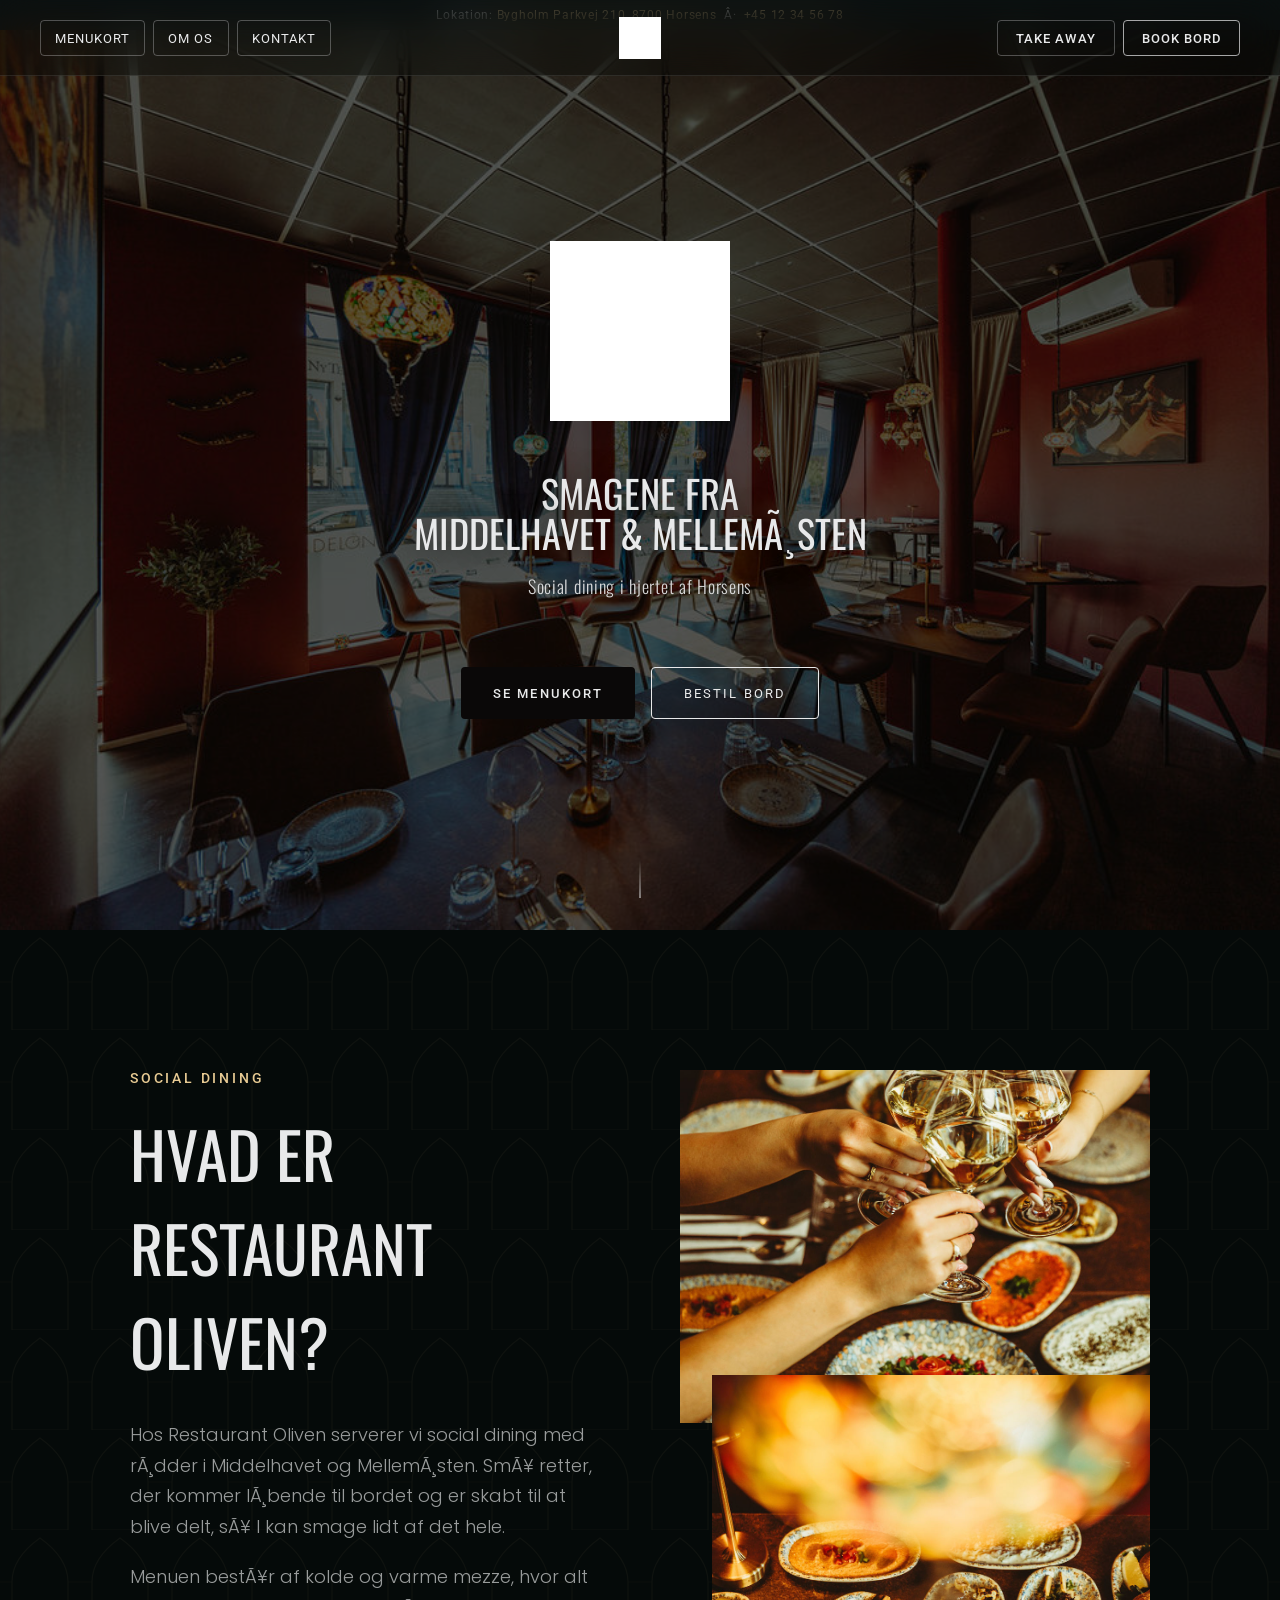
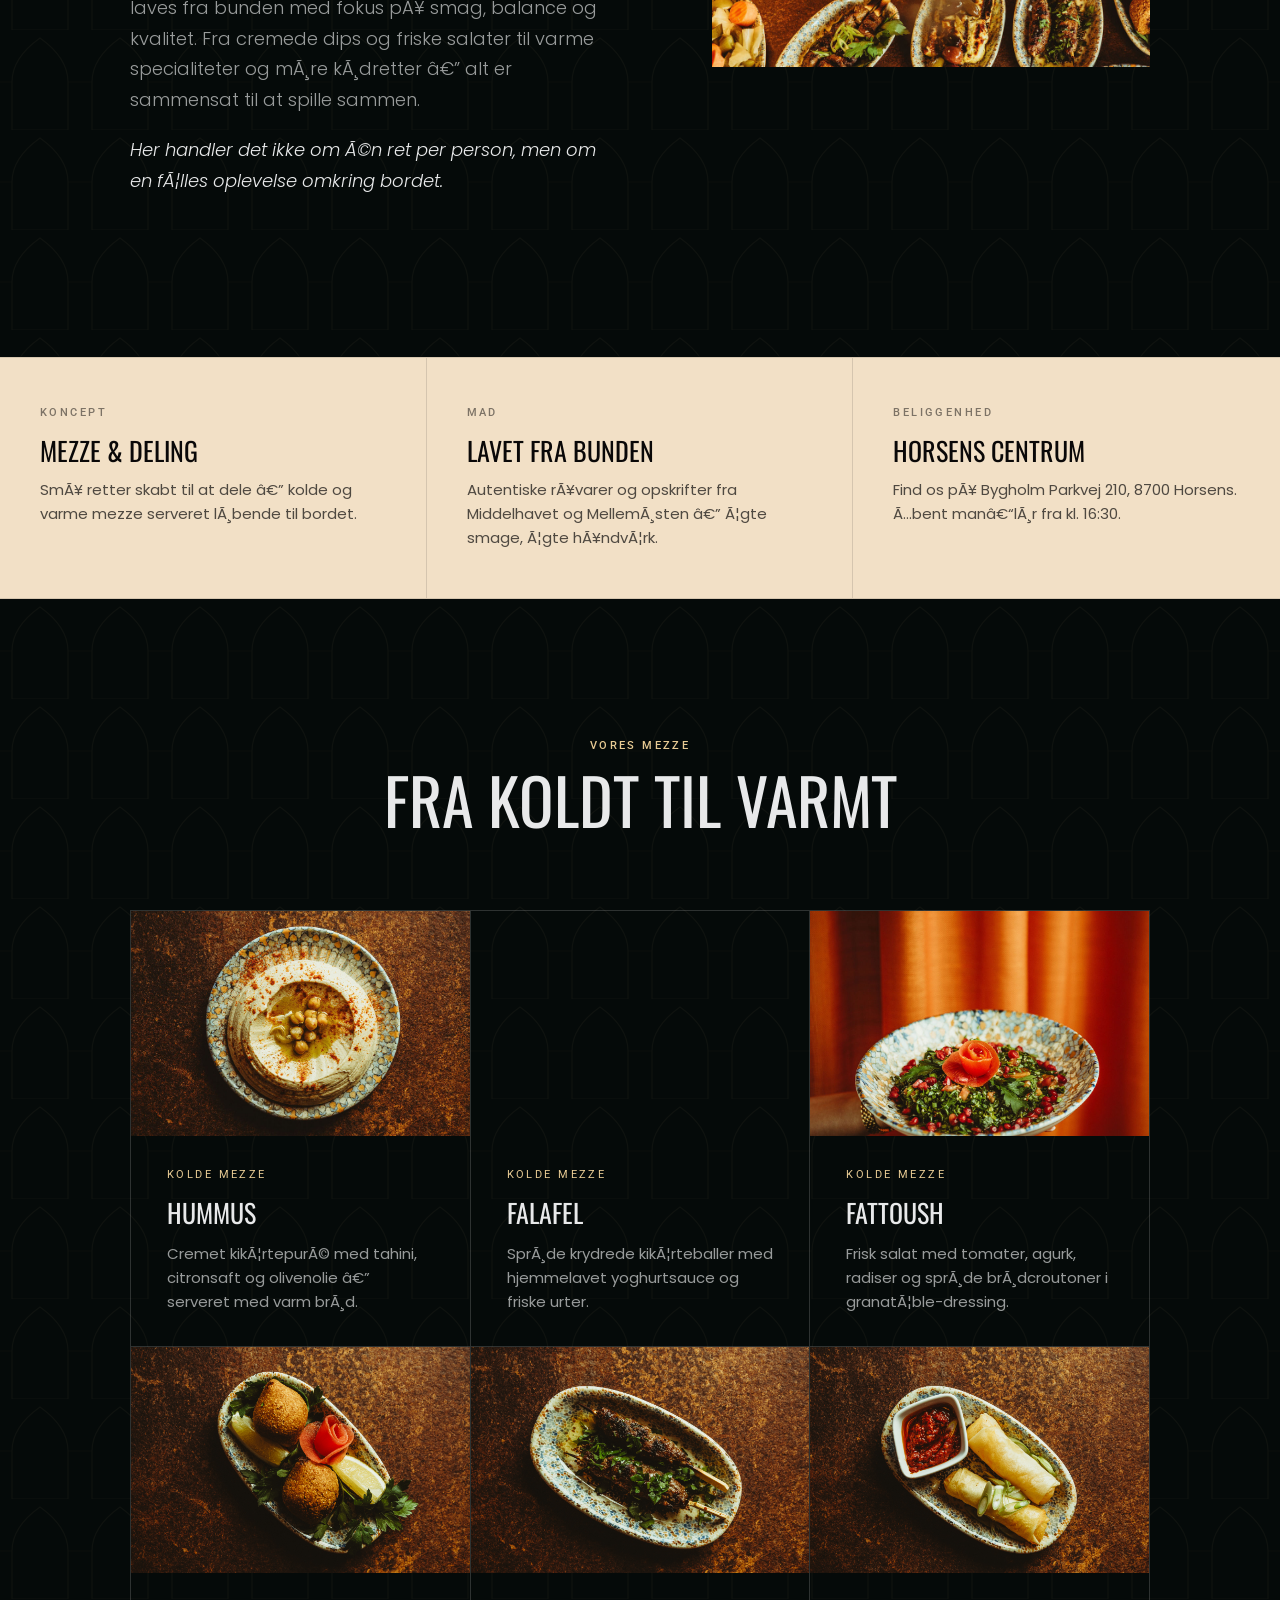
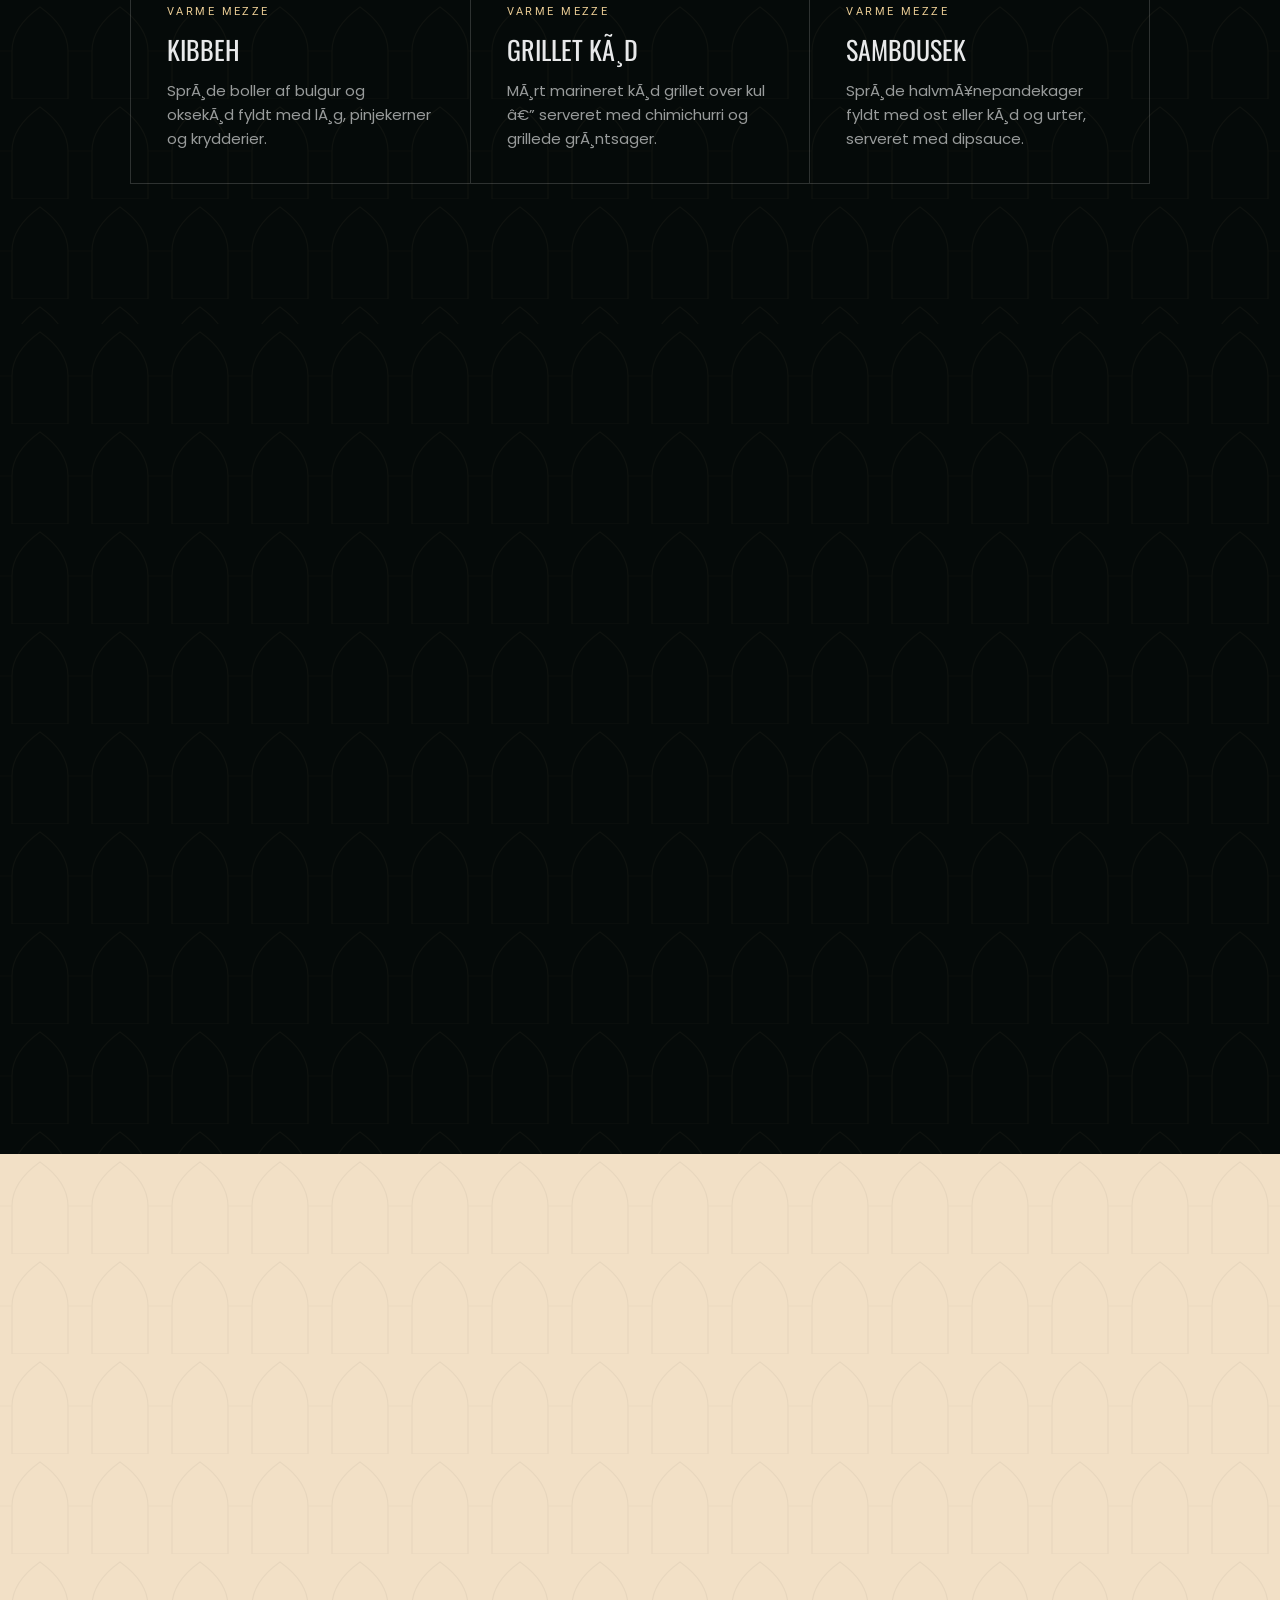
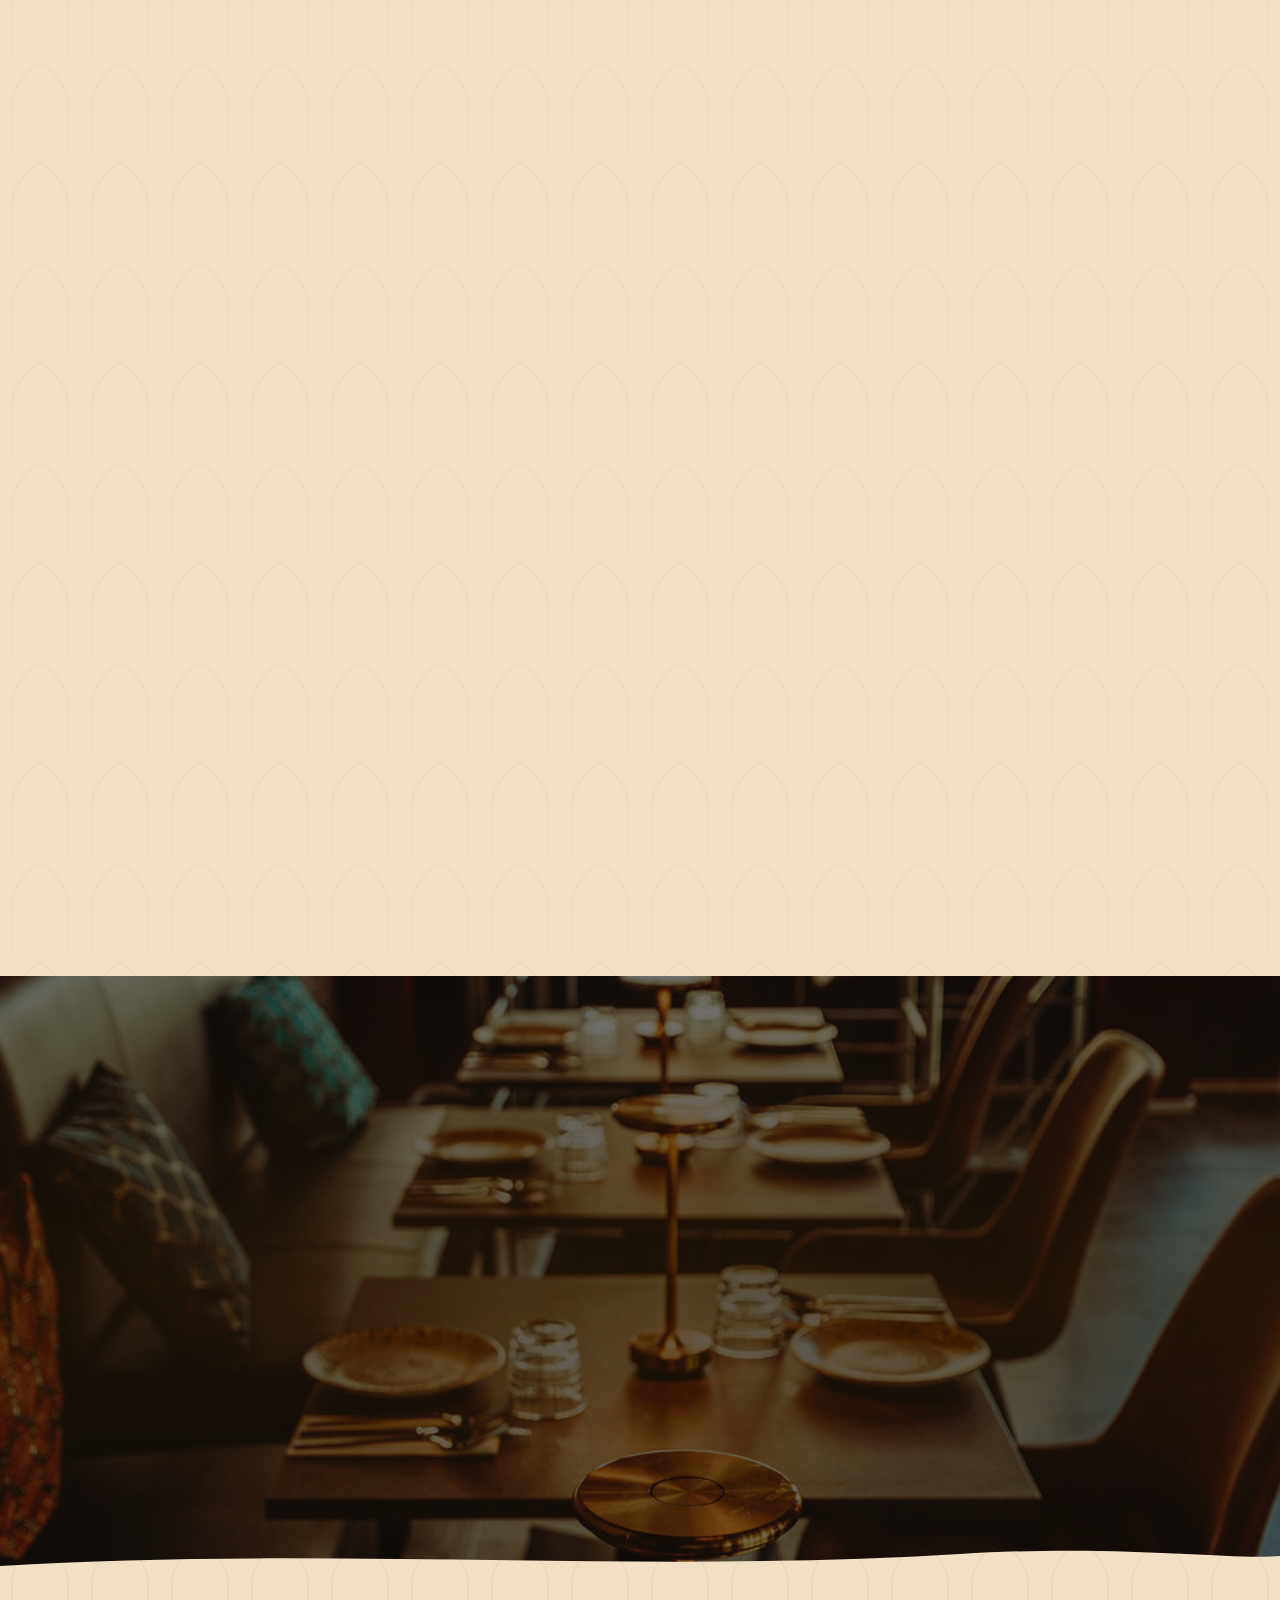
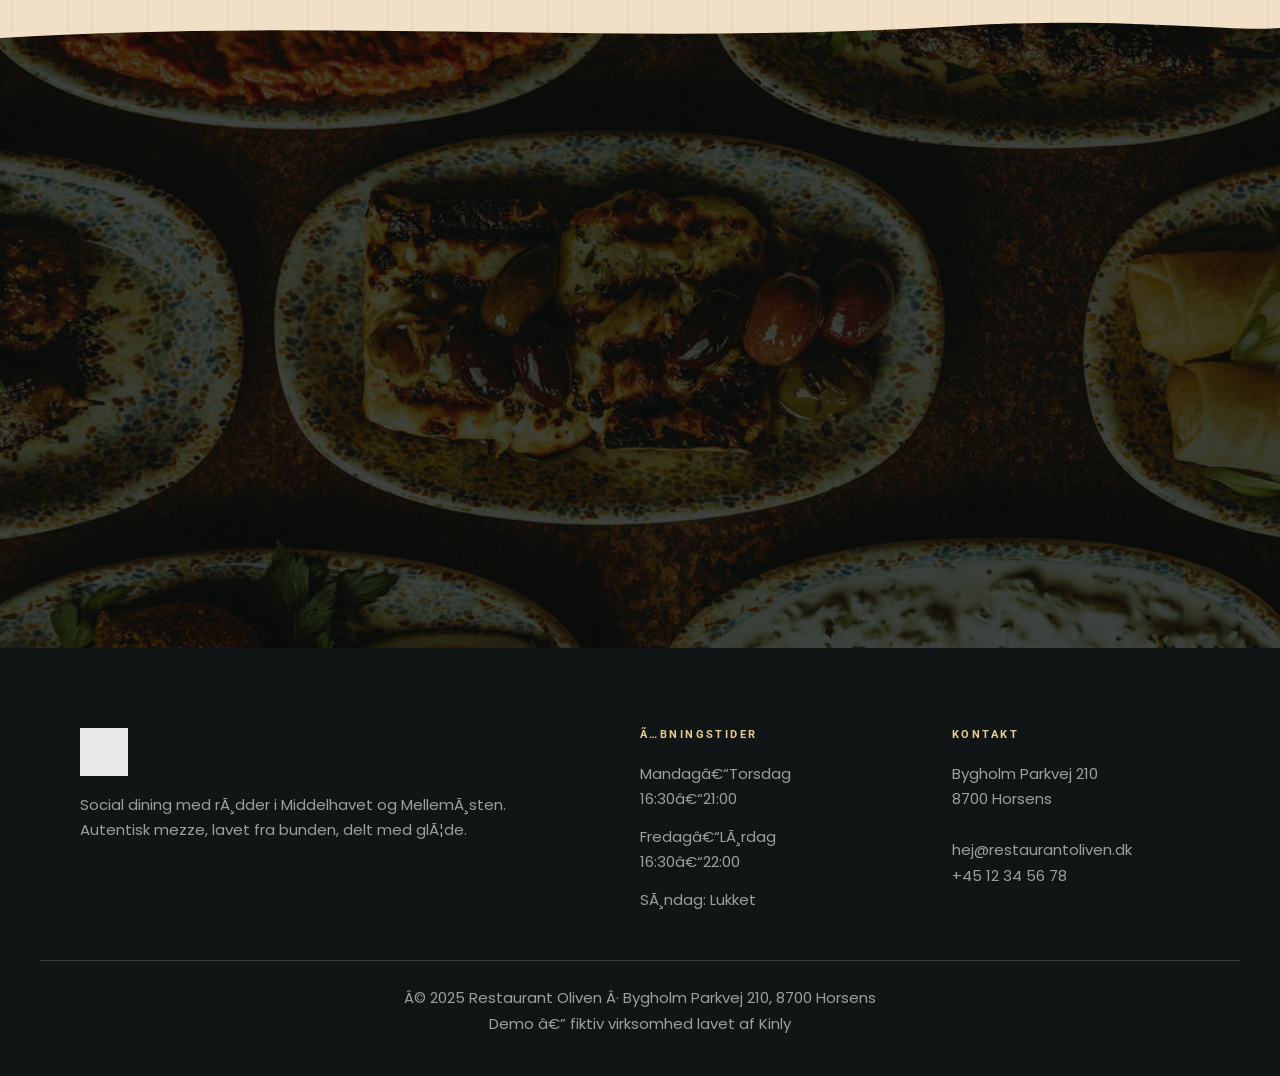
==== commit d739c0e1: "assets: fiktive Restaurant Oliven-menukort erstatter gamle menubilleder" ====
--- a/index.html
+++ b/index.html
@@ -1,10 +1,10 @@
-<!DOCTYPE html>
+﻿<!DOCTYPE html>
 <html lang="da">
 <head>
   <meta charset="UTF-8">
   <meta name="viewport" content="width=device-width, initial-scale=1.0">
-  <title>Restaurant Oliven — Social Dining i Horsens</title>
-  <meta name="description" content="Autentisk mellemøstlig og middelhavsmad i hjertet af Horsens. Social dining med mezze, deling og fælles oplevelser.">
+  <title>Restaurant Oliven â€” Social Dining i Horsens</title>
+  <meta name="description" content="Autentisk mellemÃ¸stlig og middelhavsmad i hjertet af Horsens. Social dining med mezze, deling og fÃ¦lles oplevelser.">
   <link rel="stylesheet" href="style.css">
 </head>
 <body>
@@ -12,12 +12,12 @@
 <!-- TOP BAR -->
 <div class="top-bar">
   Lokation: <a href="https://maps.google.com/?q=Bygholm+Parkvej+210,+8700+Horsens" target="_blank" rel="noopener">Bygholm Parkvej 210, 8700 Horsens</a>
-  &nbsp;·&nbsp; <a href="tel:+4512345678">+45 12 34 56 78</a>
+  &nbsp;Â·&nbsp; <a href="tel:+4512345678">+45 12 34 56 78</a>
 </div>
 
 <!-- NAVIGATION -->
 <header class="nav" role="banner">
-  <nav class="nav-left" aria-label="Primær navigation">
+  <nav class="nav-left" aria-label="PrimÃ¦r navigation">
     <ul class="nav-links">
       <li><a href="#menukort" class="nav-link">Menukort</a></li>
       <li><a href="#om-os" class="nav-link">Om os</a></li>
@@ -31,7 +31,7 @@
     <a href="https://restaurantoliven.nemtakeaway.dk/order.php" class="nav-pill" target="_blank" rel="noopener">Take Away</a>
     <a href="https://restaurantoliven.booketbord.dk/onlinebooking?_gl=1%2a16asecp%2a_ga%2aNDEzNDAzMDEzLjE3Nzc4ODgyOTE.%2a_ga_HBD6HJJY4J%2aczE3NzgwNzMyNjYkbzEwJGcwJHQxNzc4MDczMjY4JGo1OCRsMCRoMA.." class="nav-pill nav-pill--cta" target="_blank" rel="noopener">Book Bord</a>
   </div>
-  <button class="burger" aria-label="Åbn menu" aria-expanded="false">
+  <button class="burger" aria-label="Ã…bn menu" aria-expanded="false">
     <span></span><span></span><span></span>
   </button>
 </header>
@@ -46,7 +46,7 @@
   <div class="hero-overlay"></div>
   <div class="hero-content reveal">
     <img src="images/logo.png" alt="Restaurant Oliven" class="hero-logo">
-    <h1 class="display">Smagene fra<br>Middelhavet &amp; Mellemøsten</h1>
+    <h1 class="display">Smagene fra<br>Middelhavet &amp; MellemÃ¸sten</h1>
     <p class="hero-sub">Social dining i hjertet af Horsens</p>
     <div class="hero-actions">
       <a href="#menukort" class="btn-solid">Se menukort</a>
@@ -78,17 +78,17 @@
         <p class="eyebrow reveal">Social Dining</p>
         <h2 class="reveal" data-delay="1">Hvad er Restaurant Oliven?</h2>
         <div class="body-lg reveal" data-delay="2">
-          <p>Hos Restaurant Oliven serverer vi social dining med rødder i Middelhavet og Mellemøsten. Små retter, der kommer løbende til bordet og er skabt til at blive delt, så I kan smage lidt af det hele.</p>
-          <p>Menuen består af kolde og varme mezze, hvor alt laves fra bunden med fokus på smag, balance og kvalitet. Fra cremede dips og friske salater til varme specialiteter og møre kødretter — alt er sammensat til at spille sammen.</p>
-          <p>Her handler det ikke om én ret per person, men om en fælles oplevelse omkring bordet.</p>
+          <p>Hos Restaurant Oliven serverer vi social dining med rÃ¸dder i Middelhavet og MellemÃ¸sten. SmÃ¥ retter, der kommer lÃ¸bende til bordet og er skabt til at blive delt, sÃ¥ I kan smage lidt af det hele.</p>
+          <p>Menuen bestÃ¥r af kolde og varme mezze, hvor alt laves fra bunden med fokus pÃ¥ smag, balance og kvalitet. Fra cremede dips og friske salater til varme specialiteter og mÃ¸re kÃ¸dretter â€” alt er sammensat til at spille sammen.</p>
+          <p>Her handler det ikke om Ã©n ret per person, men om en fÃ¦lles oplevelse omkring bordet.</p>
         </div>
       </div>
       <div class="intro-images">
         <div class="intro-img-frame reveal" data-delay="1">
-          <img src="images/social-dining-table-02.jpg" alt="Gæster deler mad rundt om bordet" loading="lazy">
+          <img src="images/social-dining-table-02.jpg" alt="GÃ¦ster deler mad rundt om bordet" loading="lazy">
         </div>
         <div class="intro-img-frame reveal" data-delay="2">
-          <img src="images/social-dining-toast-02.jpg" alt="Social dining — skål og fællesskab" loading="lazy">
+          <img src="images/social-dining-toast-02.jpg" alt="Social dining â€” skÃ¥l og fÃ¦llesskab" loading="lazy">
         </div>
       </div>
     </div>
@@ -100,17 +100,17 @@
   <div class="info-strip-item reveal">
     <span class="eyebrow">Koncept</span>
     <h3>Mezze &amp; Deling</h3>
-    <p>Små retter skabt til at dele — kolde og varme mezze serveret løbende til bordet.</p>
+    <p>SmÃ¥ retter skabt til at dele â€” kolde og varme mezze serveret lÃ¸bende til bordet.</p>
   </div>
   <div class="info-strip-item reveal" data-delay="1">
     <span class="eyebrow">Mad</span>
     <h3>Lavet fra bunden</h3>
-    <p>Autentiske råvarer og opskrifter fra Middelhavet og Mellemøsten — ægte smage, ægte håndværk.</p>
+    <p>Autentiske rÃ¥varer og opskrifter fra Middelhavet og MellemÃ¸sten â€” Ã¦gte smage, Ã¦gte hÃ¥ndvÃ¦rk.</p>
   </div>
   <div class="info-strip-item reveal" data-delay="2">
     <span class="eyebrow">Beliggenhed</span>
     <h3>Horsens Centrum</h3>
-    <p>Find os på Bygholm Parkvej 210, 8700 Horsens. Åbent man–lør fra kl. 16:30.</p>
+    <p>Find os pÃ¥ Bygholm Parkvej 210, 8700 Horsens. Ã…bent manâ€“lÃ¸r fra kl. 16:30.</p>
   </div>
 </section>
 
@@ -140,7 +140,7 @@
         <div class="mezze-card-body">
           <span class="tag">Kolde mezze</span>
           <h3>Hummus</h3>
-          <p>Cremet kikærtepuré med tahini, citronsaft og olivenolie — serveret med varm brød.</p>
+          <p>Cremet kikÃ¦rtepurÃ© med tahini, citronsaft og olivenolie â€” serveret med varm brÃ¸d.</p>
         </div>
       </div>
       <div class="mezze-card reveal" data-delay="1">
@@ -148,7 +148,7 @@
         <div class="mezze-card-body">
           <span class="tag">Kolde mezze</span>
           <h3>Falafel</h3>
-          <p>Sprøde krydrede kikærteballer med hjemmelavet yoghurtsauce og friske urter.</p>
+          <p>SprÃ¸de krydrede kikÃ¦rteballer med hjemmelavet yoghurtsauce og friske urter.</p>
         </div>
       </div>
       <div class="mezze-card reveal" data-delay="2">
@@ -156,7 +156,7 @@
         <div class="mezze-card-body">
           <span class="tag">Kolde mezze</span>
           <h3>Fattoush</h3>
-          <p>Frisk salat med tomater, agurk, radiser og sprøde brødcroutoner i granatæble-dressing.</p>
+          <p>Frisk salat med tomater, agurk, radiser og sprÃ¸de brÃ¸dcroutoner i granatÃ¦ble-dressing.</p>
         </div>
       </div>
       <div class="mezze-card reveal" data-delay="1">
@@ -164,15 +164,15 @@
         <div class="mezze-card-body">
           <span class="tag">Varme mezze</span>
           <h3>Kibbeh</h3>
-          <p>Sprøde boller af bulgur og oksekød fyldt med løg, pinjekerner og krydderier.</p>
+          <p>SprÃ¸de boller af bulgur og oksekÃ¸d fyldt med lÃ¸g, pinjekerner og krydderier.</p>
         </div>
       </div>
       <div class="mezze-card reveal" data-delay="2">
-        <div class="mezze-card-img"><img src="images/grilletkod.jpg" alt="Grillet kød"></div>
+        <div class="mezze-card-img"><img src="images/grilletkod.jpg" alt="Grillet kÃ¸d"></div>
         <div class="mezze-card-body">
           <span class="tag">Varme mezze</span>
-          <h3>Grillet kød</h3>
-          <p>Mørt marineret kød grillet over kul — serveret med chimichurri og grillede grøntsager.</p>
+          <h3>Grillet kÃ¸d</h3>
+          <p>MÃ¸rt marineret kÃ¸d grillet over kul â€” serveret med chimichurri og grillede grÃ¸ntsager.</p>
         </div>
       </div>
       <div class="mezze-card reveal" data-delay="3">
@@ -180,7 +180,7 @@
         <div class="mezze-card-body">
           <span class="tag">Varme mezze</span>
           <h3>Sambousek</h3>
-          <p>Sprøde halvmånepandekager fyldt med ost eller kød og urter, serveret med dipsauce.</p>
+          <p>SprÃ¸de halvmÃ¥nepandekager fyldt med ost eller kÃ¸d og urter, serveret med dipsauce.</p>
         </div>
       </div>
     </div>
@@ -203,10 +203,10 @@
   </div>
   <div class="pair offset-right" style="position:relative;z-index:2">
     <div class="pair-frame reveal">
-      <img src="images/food-mezze-spread-full.jpg" alt="Mezze spread — deling rundt om bordet" loading="lazy">
+      <img src="images/food-mezze-spread-full.jpg" alt="Mezze spread â€” deling rundt om bordet" loading="lazy">
     </div>
     <div class="pair-frame reveal" data-delay="1">
-      <img src="images/interior-overview-wide.jpg" alt="Restaurant Oliven restaurant interiør" loading="lazy">
+      <img src="images/interior-overview-wide.jpg" alt="Restaurant Oliven restaurant interiÃ¸r" loading="lazy">
     </div>
   </div>
 </section>
@@ -229,55 +229,55 @@
     <div class="menu-teaser-head">
       <p class="eyebrow reveal">Menukort</p>
       <h2 class="reveal" data-delay="1">Se hele vores menu</h2>
-      <p class="body-lg reveal" data-delay="2" style="color: rgba(10,8,8,0.6); margin-top: 16px;">Klik på et kort for at åbne menuen i fuld størrelse.</p>
+      <p class="body-lg reveal" data-delay="2" style="color: rgba(10,8,8,0.6); margin-top: 16px;">Klik pÃ¥ et kort for at Ã¥bne menuen i fuld stÃ¸rrelse.</p>
     </div>
     <div class="menu-grid">
-      <div class="menu-card reveal" data-menu="menu/menu1.png" role="button" tabindex="0" aria-label="Åbn menukort — Kolde retter">
+      <div class="menu-card reveal" data-menu="menu/new-menu1.png" role="button" tabindex="0" aria-label="Ã…bn menukort â€” Kolde retter">
         <img class="menu-card-thumb" src="images/food-hummus-dip.jpg" alt="">
         <div class="menu-card-overlay">
           <span class="tag">Kolde mezze</span>
           <h3>Kolde retter</h3>
-          <span class="menu-card-cue">Tryk for at se →</span>
-        </div>
-      </div>
-      <div class="menu-card reveal" data-delay="1" data-menu="menu/menu2.webp" role="button" tabindex="0" aria-label="Åbn menukort — Varme retter">
+          <span class="menu-card-cue">Tryk for at se â†’</span>
+        </div>
+      </div>
+      <div class="menu-card reveal" data-delay="1" data-menu="menu/new-menu2.png" role="button" tabindex="0" aria-label="Ã…bn menukort â€” Varme retter">
         <img class="menu-card-thumb" src="images/food-grilled-meat.jpg" alt="">
         <div class="menu-card-overlay">
           <span class="tag">Varme mezze</span>
           <h3>Varme retter</h3>
-          <span class="menu-card-cue">Tryk for at se →</span>
-        </div>
-      </div>
-      <div class="menu-card reveal" data-delay="2" data-menu="menu/menu3.webp" role="button" tabindex="0" aria-label="Åbn menukort — Dagens retter">
+          <span class="menu-card-cue">Tryk for at se â†’</span>
+        </div>
+      </div>
+      <div class="menu-card reveal" data-delay="2" data-menu="menu/new-menu3.png" role="button" tabindex="0" aria-label="Ã…bn menukort â€” Dagens retter">
         <img class="menu-card-thumb" src="images/social-dining-toast-01.jpg" alt="">
         <div class="menu-card-overlay">
           <span class="tag">Specialiteter</span>
           <h3>Dagens retter</h3>
-          <span class="menu-card-cue">Tryk for at se →</span>
-        </div>
-      </div>
-      <div class="menu-card reveal" data-delay="1" data-menu="menu/menu4.webp" role="button" tabindex="0" aria-label="Åbn menukort — Chef's selection">
+          <span class="menu-card-cue">Tryk for at se â†’</span>
+        </div>
+      </div>
+      <div class="menu-card reveal" data-delay="1" data-menu="menu/new-menu4.png" role="button" tabindex="0" aria-label="Ã…bn menukort â€” Chef's selection">
         <img class="menu-card-thumb" src="images/chef.jpg" alt="">
         <div class="menu-card-overlay">
-          <span class="tag">Køkken</span>
+          <span class="tag">KÃ¸kken</span>
           <h3>Chef's selection</h3>
-          <span class="menu-card-cue">Tryk for at se →</span>
-        </div>
-      </div>
-      <div class="menu-card reveal" data-delay="2" data-menu="menu/drinksmenu.webp" role="button" tabindex="0" aria-label="Åbn drikkekort">
+          <span class="menu-card-cue">Tryk for at se â†’</span>
+        </div>
+      </div>
+      <div class="menu-card reveal" data-delay="2" data-menu="menu/new-drinksmenu.png" role="button" tabindex="0" aria-label="Ã…bn drikkekort">
         <img class="menu-card-thumb" src="images/atmosphere-table-glassware.jpg" alt="">
         <div class="menu-card-overlay">
           <span class="tag">Drikkevarer</span>
           <h3>Drikkekort</h3>
-          <span class="menu-card-cue">Tryk for at se →</span>
-        </div>
-      </div>
-      <div class="menu-card reveal" data-delay="3" data-menu="menu/winemenu.webp" role="button" tabindex="0" aria-label="Åbn vinkort">
+          <span class="menu-card-cue">Tryk for at se â†’</span>
+        </div>
+      </div>
+      <div class="menu-card reveal" data-delay="3" data-menu="menu/new-winemenu.png" role="button" tabindex="0" aria-label="Ã…bn vinkort">
         <img class="menu-card-thumb" src="images/food-dip-sauce-close.jpg" alt="">
         <div class="menu-card-overlay">
           <span class="tag">Vin</span>
           <h3>Vinkort</h3>
-          <span class="menu-card-cue">Tryk for at se →</span>
+          <span class="menu-card-cue">Tryk for at se â†’</span>
         </div>
       </div>
     </div>
@@ -293,9 +293,9 @@
     <div class="desert-overlay"></div>
   </div>
   <div class="desert-content col-medium reveal">
-    <p class="eyebrow">Vores rødder</p>
+    <p class="eyebrow">Vores rÃ¸dder</p>
     <h2>Fra Middelhavet til dit bord</h2>
-    <p class="body-lg">Autentiske råvarer, traditioner og opskrifter samlet i retter, der bærer historien med sig.</p>
+    <p class="body-lg">Autentiske rÃ¥varer, traditioner og opskrifter samlet i retter, der bÃ¦rer historien med sig.</p>
   </div>
 </section>
 
@@ -335,7 +335,7 @@
   <div class="book-cta-content">
     <p class="eyebrow reveal">Reserver dit bord</p>
     <h2 class="reveal" data-delay="1">Klar til en aften med smagsoplevelser?</h2>
-    <p class="reveal" data-delay="2">Bestil bord online eller ring til os på <a href="tel:+4512345678" style="color: var(--c-accent);">+45 12 34 56 78</a></p>
+    <p class="reveal" data-delay="2">Bestil bord online eller ring til os pÃ¥ <a href="tel:+4512345678" style="color: var(--c-accent);">+45 12 34 56 78</a></p>
     <div class="book-cta-actions reveal" data-delay="3">
       <a href="https://restaurantoliven.booketbord.dk/onlinebooking?_gl=1%2a16asecp%2a_ga%2aNDEzNDAzMDEzLjE3Nzc4ODgyOTE.%2a_ga_HBD6HJJY4J%2aczE3NzgwNzMyNjYkbzEwJGcwJHQxNzc4MDczMjY4JGo1OCRsMCRoMA.." class="btn-solid" target="_blank" rel="noopener">Book Bord</a>
       <a href="https://restaurantoliven.nemtakeaway.dk/order.php" class="btn-outline" target="_blank" rel="noopener">Bestil Take Away</a>
@@ -350,13 +350,13 @@
       <div class="footer-brand">
         <img src="images/logo.png" alt="Restaurant Oliven" class="footer-logo">
       </div>
-      <p>Social dining med rødder i Middelhavet og Mellemøsten. Autentisk mezze, lavet fra bunden, delt med glæde.</p>
+      <p>Social dining med rÃ¸dder i Middelhavet og MellemÃ¸sten. Autentisk mezze, lavet fra bunden, delt med glÃ¦de.</p>
     </div>
     <div id="om-os">
-      <h4>Åbningstider</h4>
-      <p>Mandag–Torsdag<br>16:30–21:00</p>
-      <p style="margin-top: 12px;">Fredag–Lørdag<br>16:30–22:00</p>
-      <p style="margin-top: 12px;">Søndag: Lukket</p>
+      <h4>Ã…bningstider</h4>
+      <p>Mandagâ€“Torsdag<br>16:30â€“21:00</p>
+      <p style="margin-top: 12px;">Fredagâ€“LÃ¸rdag<br>16:30â€“22:00</p>
+      <p style="margin-top: 12px;">SÃ¸ndag: Lukket</p>
     </div>
     <div>
       <h4>Kontakt</h4>
@@ -368,8 +368,8 @@
     </div>
   </div>
   <div class="footer-bottom">
-    <p>© 2025 Restaurant Oliven · Bygholm Parkvej 210, 8700 Horsens</p>
-    <p>Demo — fiktiv virksomhed lavet af <a href="https://kinly.dk">Kinly</a></p>
+    <p>Â© 2025 Restaurant Oliven Â· Bygholm Parkvej 210, 8700 Horsens</p>
+    <p>Demo â€” fiktiv virksomhed lavet af <a href="https://kinly.dk">Kinly</a></p>
   </div>
 </footer>
 
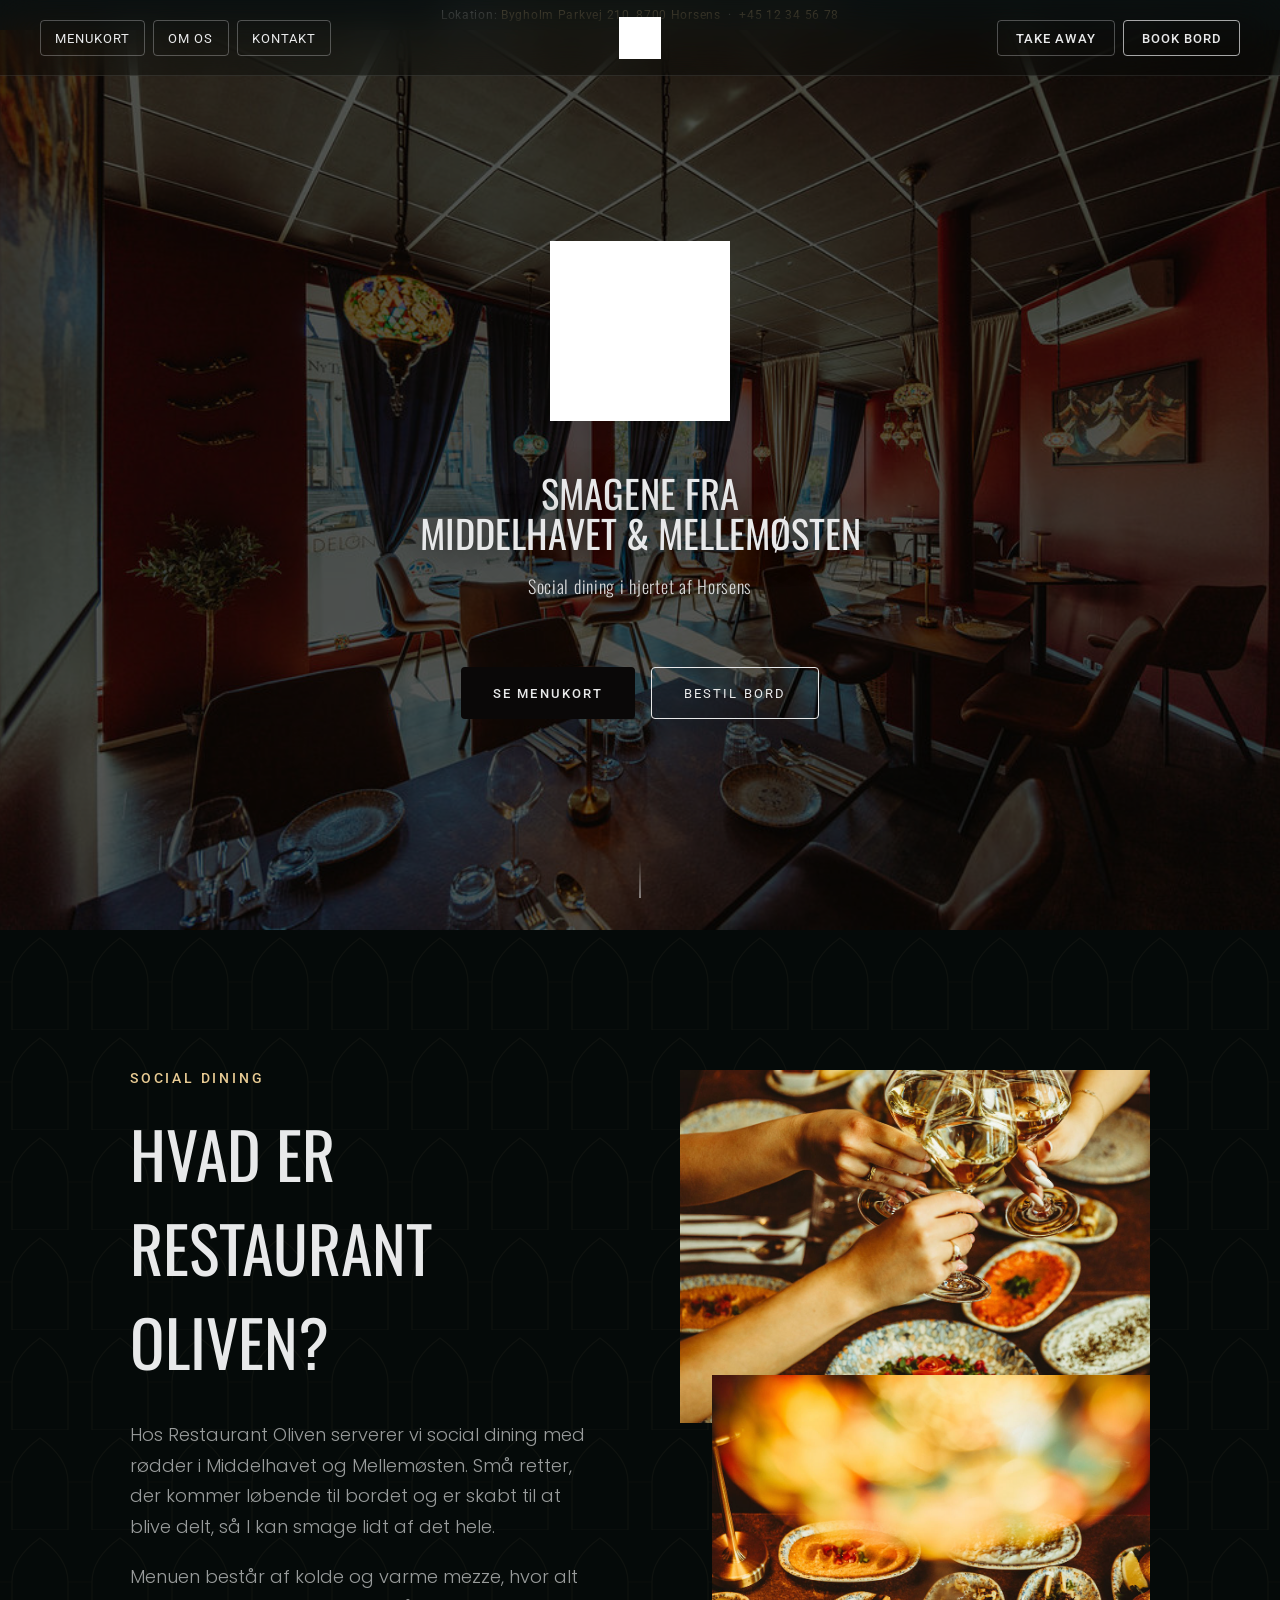
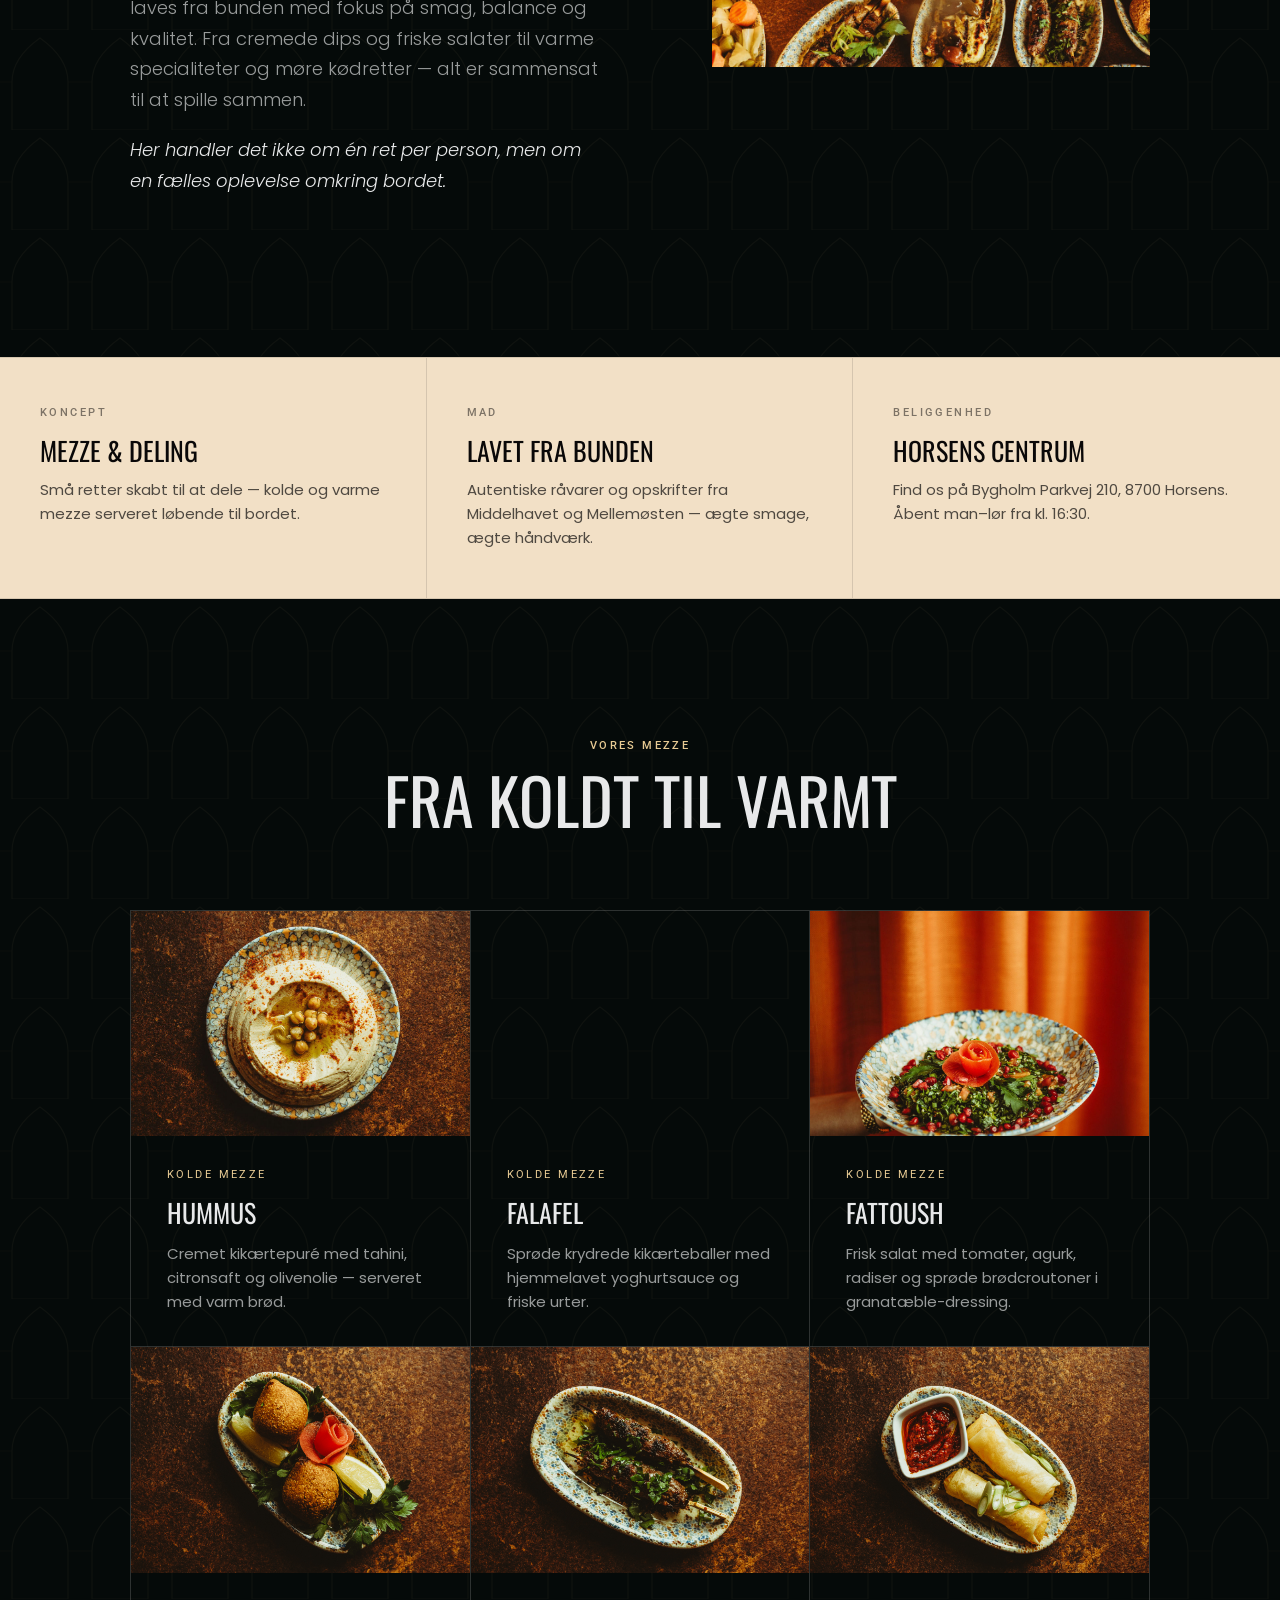
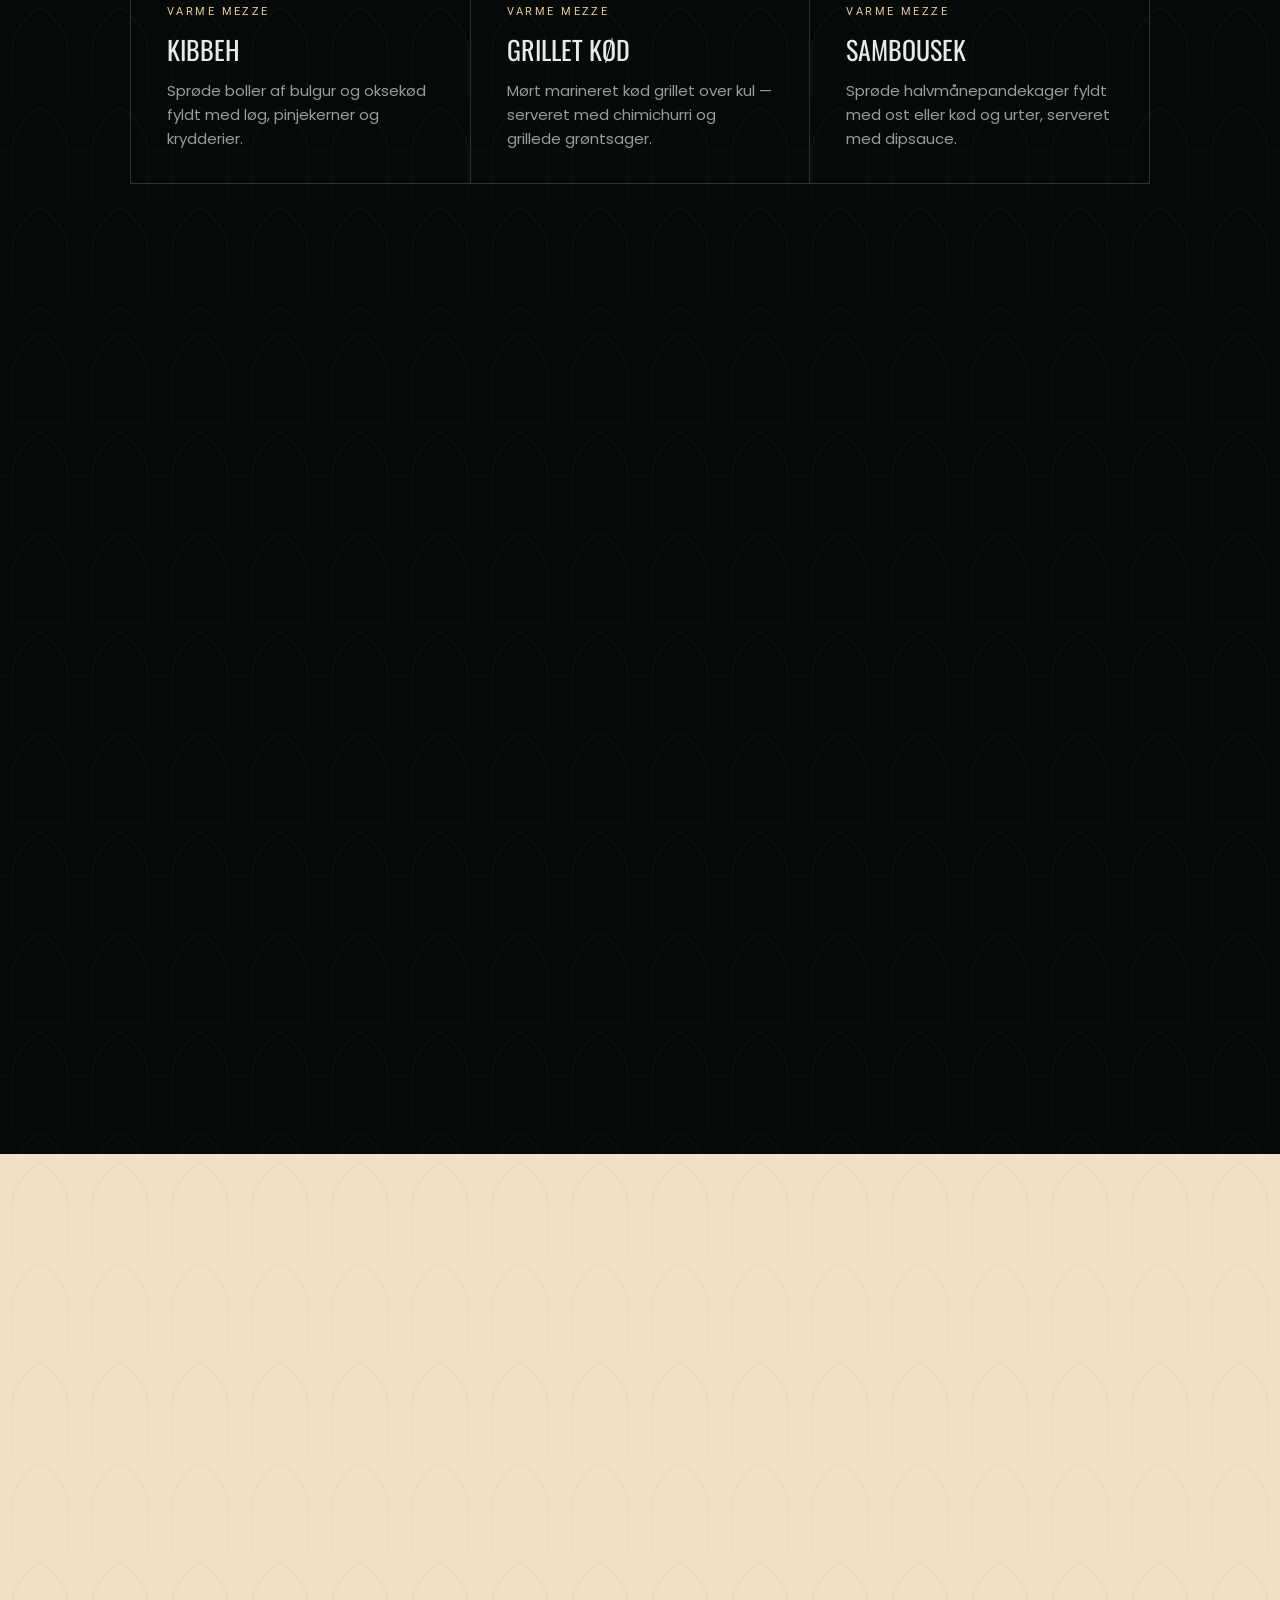
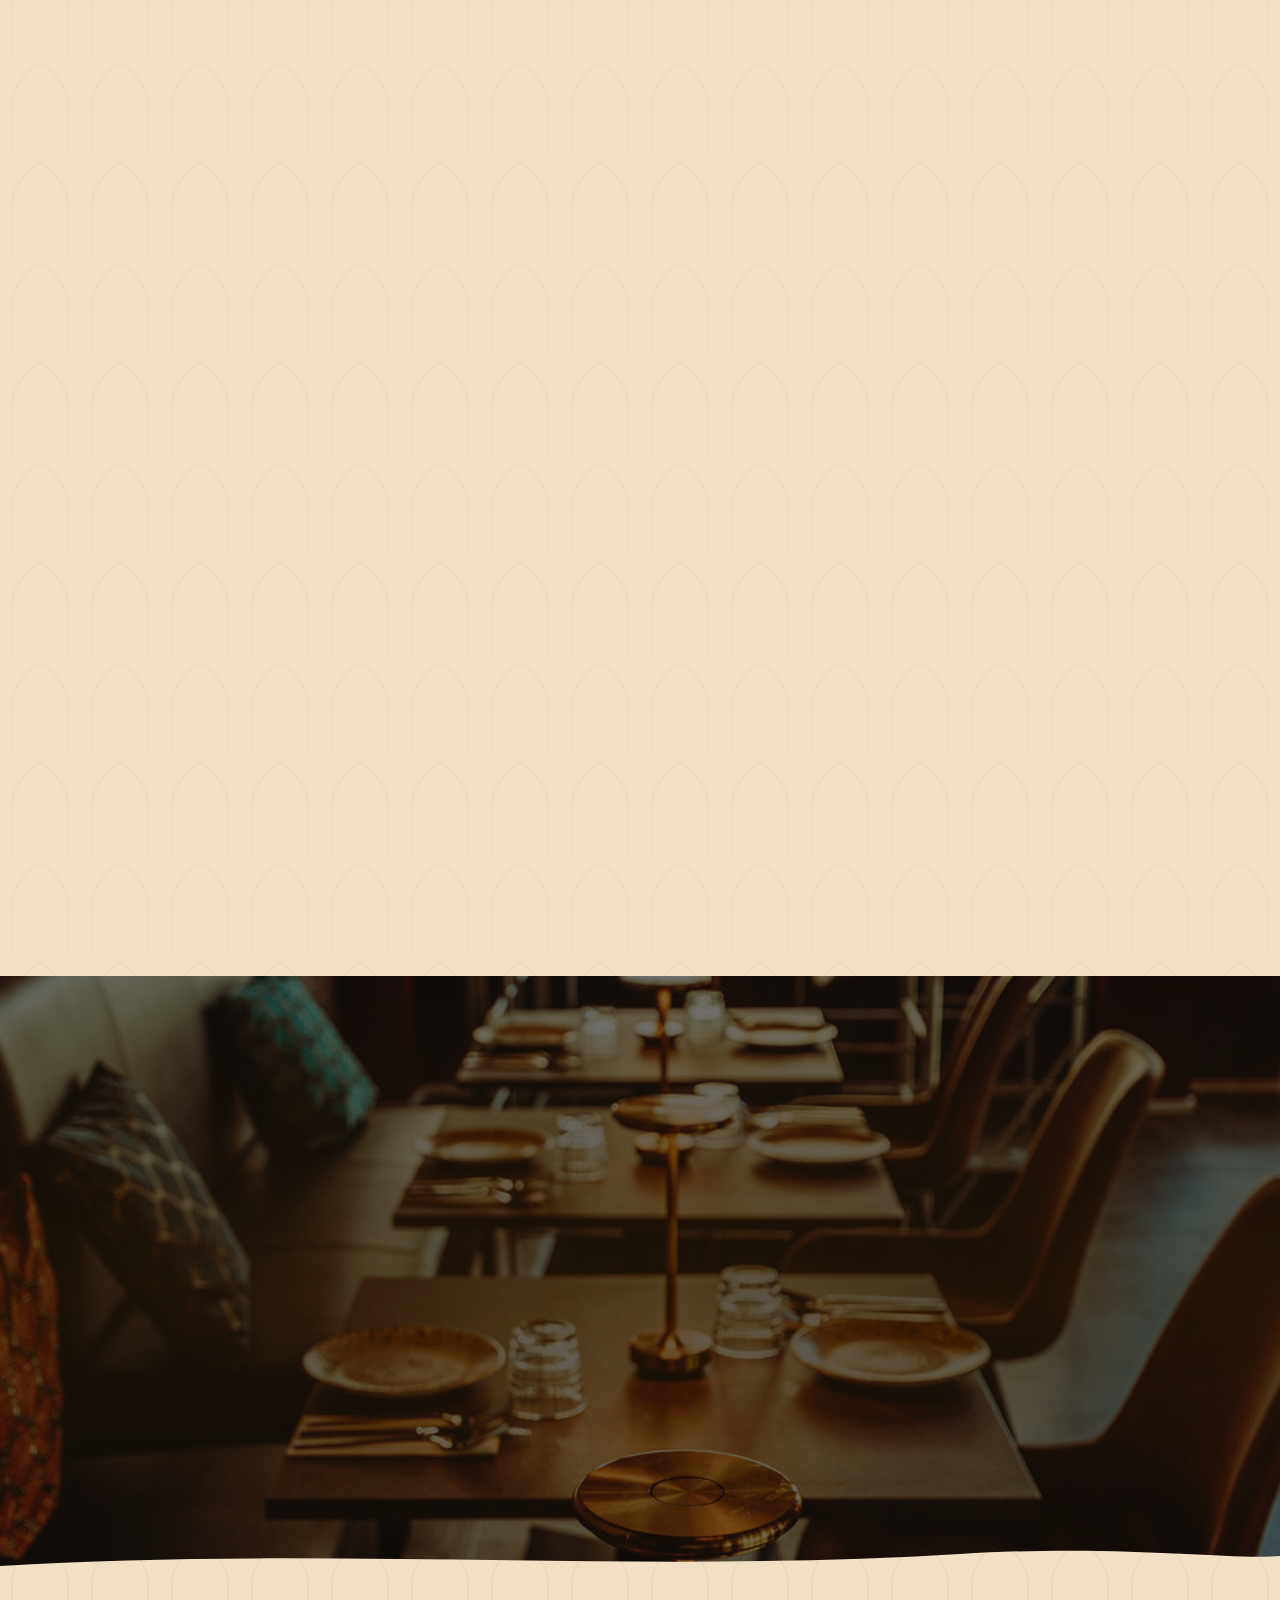
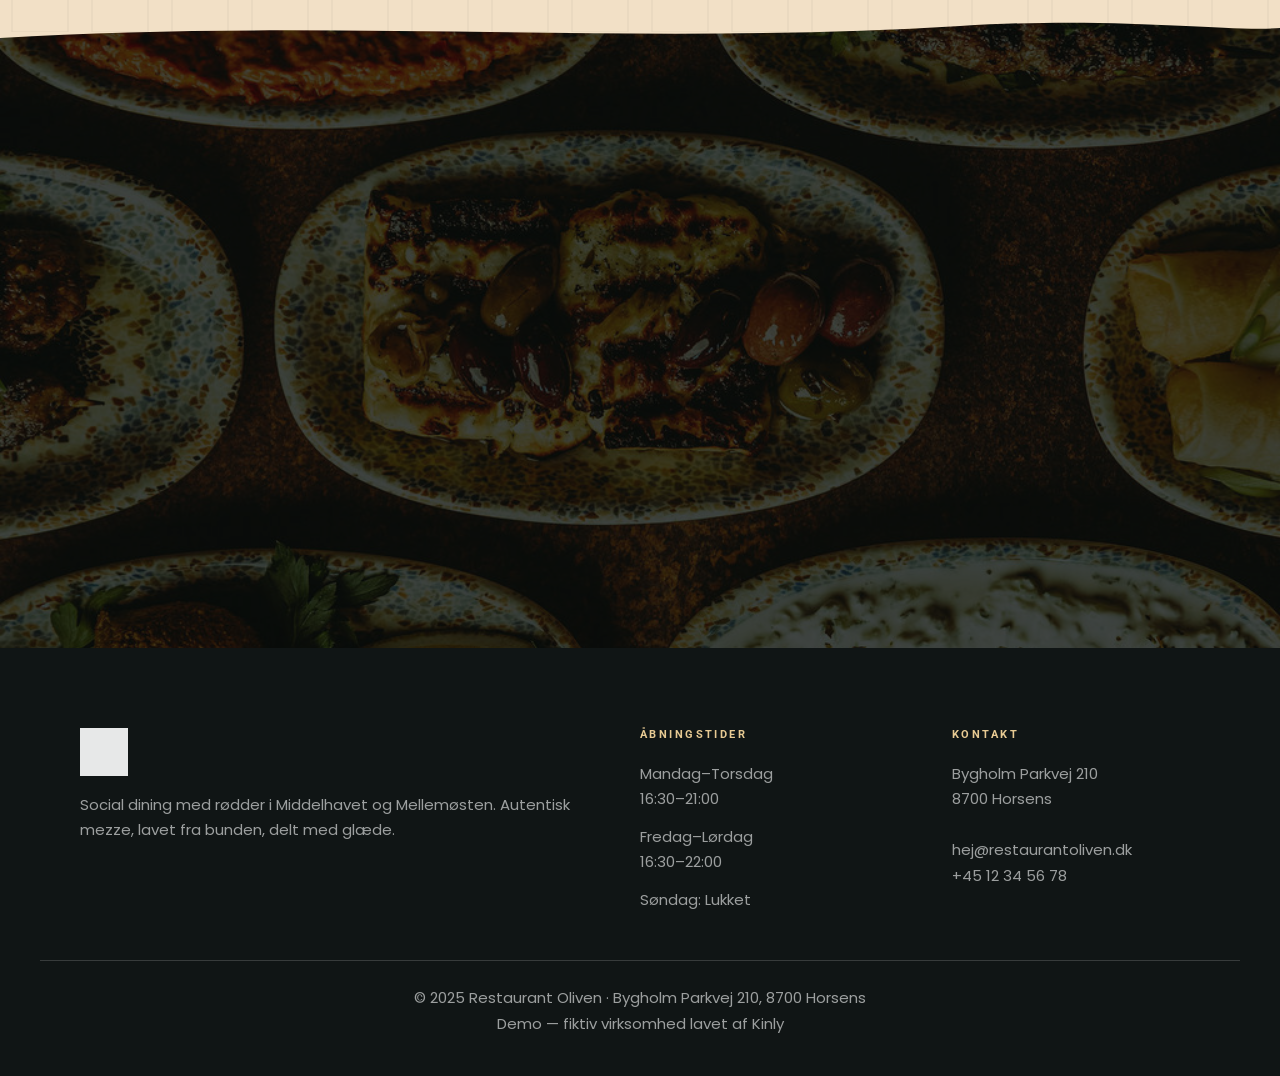
==== commit 3b292112: "fix: korrekt encoding + menu-referencer i index.html og DESIGN-SYSTEM.md" ====
--- a/index.html
+++ b/index.html
@@ -1,10 +1,10 @@
-﻿<!DOCTYPE html>
+<!DOCTYPE html>
 <html lang="da">
 <head>
   <meta charset="UTF-8">
   <meta name="viewport" content="width=device-width, initial-scale=1.0">
-  <title>Restaurant Oliven â€” Social Dining i Horsens</title>
-  <meta name="description" content="Autentisk mellemÃ¸stlig og middelhavsmad i hjertet af Horsens. Social dining med mezze, deling og fÃ¦lles oplevelser.">
+  <title>Restaurant Oliven — Social Dining i Horsens</title>
+  <meta name="description" content="Autentisk mellemøstlig og middelhavsmad i hjertet af Horsens. Social dining med mezze, deling og fælles oplevelser.">
   <link rel="stylesheet" href="style.css">
 </head>
 <body>
@@ -12,12 +12,12 @@
 <!-- TOP BAR -->
 <div class="top-bar">
   Lokation: <a href="https://maps.google.com/?q=Bygholm+Parkvej+210,+8700+Horsens" target="_blank" rel="noopener">Bygholm Parkvej 210, 8700 Horsens</a>
-  &nbsp;Â·&nbsp; <a href="tel:+4512345678">+45 12 34 56 78</a>
+  &nbsp;·&nbsp; <a href="tel:+4512345678">+45 12 34 56 78</a>
 </div>
 
 <!-- NAVIGATION -->
 <header class="nav" role="banner">
-  <nav class="nav-left" aria-label="PrimÃ¦r navigation">
+  <nav class="nav-left" aria-label="Primær navigation">
     <ul class="nav-links">
       <li><a href="#menukort" class="nav-link">Menukort</a></li>
       <li><a href="#om-os" class="nav-link">Om os</a></li>
@@ -31,7 +31,7 @@
     <a href="https://restaurantoliven.nemtakeaway.dk/order.php" class="nav-pill" target="_blank" rel="noopener">Take Away</a>
     <a href="https://restaurantoliven.booketbord.dk/onlinebooking?_gl=1%2a16asecp%2a_ga%2aNDEzNDAzMDEzLjE3Nzc4ODgyOTE.%2a_ga_HBD6HJJY4J%2aczE3NzgwNzMyNjYkbzEwJGcwJHQxNzc4MDczMjY4JGo1OCRsMCRoMA.." class="nav-pill nav-pill--cta" target="_blank" rel="noopener">Book Bord</a>
   </div>
-  <button class="burger" aria-label="Ã…bn menu" aria-expanded="false">
+  <button class="burger" aria-label="Åbn menu" aria-expanded="false">
     <span></span><span></span><span></span>
   </button>
 </header>
@@ -46,7 +46,7 @@
   <div class="hero-overlay"></div>
   <div class="hero-content reveal">
     <img src="images/logo.png" alt="Restaurant Oliven" class="hero-logo">
-    <h1 class="display">Smagene fra<br>Middelhavet &amp; MellemÃ¸sten</h1>
+    <h1 class="display">Smagene fra<br>Middelhavet &amp; Mellemøsten</h1>
     <p class="hero-sub">Social dining i hjertet af Horsens</p>
     <div class="hero-actions">
       <a href="#menukort" class="btn-solid">Se menukort</a>
@@ -78,17 +78,17 @@
         <p class="eyebrow reveal">Social Dining</p>
         <h2 class="reveal" data-delay="1">Hvad er Restaurant Oliven?</h2>
         <div class="body-lg reveal" data-delay="2">
-          <p>Hos Restaurant Oliven serverer vi social dining med rÃ¸dder i Middelhavet og MellemÃ¸sten. SmÃ¥ retter, der kommer lÃ¸bende til bordet og er skabt til at blive delt, sÃ¥ I kan smage lidt af det hele.</p>
-          <p>Menuen bestÃ¥r af kolde og varme mezze, hvor alt laves fra bunden med fokus pÃ¥ smag, balance og kvalitet. Fra cremede dips og friske salater til varme specialiteter og mÃ¸re kÃ¸dretter â€” alt er sammensat til at spille sammen.</p>
-          <p>Her handler det ikke om Ã©n ret per person, men om en fÃ¦lles oplevelse omkring bordet.</p>
+          <p>Hos Restaurant Oliven serverer vi social dining med rødder i Middelhavet og Mellemøsten. Små retter, der kommer løbende til bordet og er skabt til at blive delt, så I kan smage lidt af det hele.</p>
+          <p>Menuen består af kolde og varme mezze, hvor alt laves fra bunden med fokus på smag, balance og kvalitet. Fra cremede dips og friske salater til varme specialiteter og møre kødretter — alt er sammensat til at spille sammen.</p>
+          <p>Her handler det ikke om én ret per person, men om en fælles oplevelse omkring bordet.</p>
         </div>
       </div>
       <div class="intro-images">
         <div class="intro-img-frame reveal" data-delay="1">
-          <img src="images/social-dining-table-02.jpg" alt="GÃ¦ster deler mad rundt om bordet" loading="lazy">
+          <img src="images/social-dining-table-02.jpg" alt="Gæster deler mad rundt om bordet" loading="lazy">
         </div>
         <div class="intro-img-frame reveal" data-delay="2">
-          <img src="images/social-dining-toast-02.jpg" alt="Social dining â€” skÃ¥l og fÃ¦llesskab" loading="lazy">
+          <img src="images/social-dining-toast-02.jpg" alt="Social dining — skål og fællesskab" loading="lazy">
         </div>
       </div>
     </div>
@@ -100,17 +100,17 @@
   <div class="info-strip-item reveal">
     <span class="eyebrow">Koncept</span>
     <h3>Mezze &amp; Deling</h3>
-    <p>SmÃ¥ retter skabt til at dele â€” kolde og varme mezze serveret lÃ¸bende til bordet.</p>
+    <p>Små retter skabt til at dele — kolde og varme mezze serveret løbende til bordet.</p>
   </div>
   <div class="info-strip-item reveal" data-delay="1">
     <span class="eyebrow">Mad</span>
     <h3>Lavet fra bunden</h3>
-    <p>Autentiske rÃ¥varer og opskrifter fra Middelhavet og MellemÃ¸sten â€” Ã¦gte smage, Ã¦gte hÃ¥ndvÃ¦rk.</p>
+    <p>Autentiske råvarer og opskrifter fra Middelhavet og Mellemøsten — ægte smage, ægte håndværk.</p>
   </div>
   <div class="info-strip-item reveal" data-delay="2">
     <span class="eyebrow">Beliggenhed</span>
     <h3>Horsens Centrum</h3>
-    <p>Find os pÃ¥ Bygholm Parkvej 210, 8700 Horsens. Ã…bent manâ€“lÃ¸r fra kl. 16:30.</p>
+    <p>Find os på Bygholm Parkvej 210, 8700 Horsens. Åbent man–lør fra kl. 16:30.</p>
   </div>
 </section>
 
@@ -140,7 +140,7 @@
         <div class="mezze-card-body">
           <span class="tag">Kolde mezze</span>
           <h3>Hummus</h3>
-          <p>Cremet kikÃ¦rtepurÃ© med tahini, citronsaft og olivenolie â€” serveret med varm brÃ¸d.</p>
+          <p>Cremet kikærtepuré med tahini, citronsaft og olivenolie — serveret med varm brød.</p>
         </div>
       </div>
       <div class="mezze-card reveal" data-delay="1">
@@ -148,7 +148,7 @@
         <div class="mezze-card-body">
           <span class="tag">Kolde mezze</span>
           <h3>Falafel</h3>
-          <p>SprÃ¸de krydrede kikÃ¦rteballer med hjemmelavet yoghurtsauce og friske urter.</p>
+          <p>Sprøde krydrede kikærteballer med hjemmelavet yoghurtsauce og friske urter.</p>
         </div>
       </div>
       <div class="mezze-card reveal" data-delay="2">
@@ -156,7 +156,7 @@
         <div class="mezze-card-body">
           <span class="tag">Kolde mezze</span>
           <h3>Fattoush</h3>
-          <p>Frisk salat med tomater, agurk, radiser og sprÃ¸de brÃ¸dcroutoner i granatÃ¦ble-dressing.</p>
+          <p>Frisk salat med tomater, agurk, radiser og sprøde brødcroutoner i granatæble-dressing.</p>
         </div>
       </div>
       <div class="mezze-card reveal" data-delay="1">
@@ -164,15 +164,15 @@
         <div class="mezze-card-body">
           <span class="tag">Varme mezze</span>
           <h3>Kibbeh</h3>
-          <p>SprÃ¸de boller af bulgur og oksekÃ¸d fyldt med lÃ¸g, pinjekerner og krydderier.</p>
+          <p>Sprøde boller af bulgur og oksekød fyldt med løg, pinjekerner og krydderier.</p>
         </div>
       </div>
       <div class="mezze-card reveal" data-delay="2">
-        <div class="mezze-card-img"><img src="images/grilletkod.jpg" alt="Grillet kÃ¸d"></div>
+        <div class="mezze-card-img"><img src="images/grilletkod.jpg" alt="Grillet kød"></div>
         <div class="mezze-card-body">
           <span class="tag">Varme mezze</span>
-          <h3>Grillet kÃ¸d</h3>
-          <p>MÃ¸rt marineret kÃ¸d grillet over kul â€” serveret med chimichurri og grillede grÃ¸ntsager.</p>
+          <h3>Grillet kød</h3>
+          <p>Mørt marineret kød grillet over kul — serveret med chimichurri og grillede grøntsager.</p>
         </div>
       </div>
       <div class="mezze-card reveal" data-delay="3">
@@ -180,7 +180,7 @@
         <div class="mezze-card-body">
           <span class="tag">Varme mezze</span>
           <h3>Sambousek</h3>
-          <p>SprÃ¸de halvmÃ¥nepandekager fyldt med ost eller kÃ¸d og urter, serveret med dipsauce.</p>
+          <p>Sprøde halvmånepandekager fyldt med ost eller kød og urter, serveret med dipsauce.</p>
         </div>
       </div>
     </div>
@@ -203,10 +203,10 @@
   </div>
   <div class="pair offset-right" style="position:relative;z-index:2">
     <div class="pair-frame reveal">
-      <img src="images/food-mezze-spread-full.jpg" alt="Mezze spread â€” deling rundt om bordet" loading="lazy">
+      <img src="images/food-mezze-spread-full.jpg" alt="Mezze spread — deling rundt om bordet" loading="lazy">
     </div>
     <div class="pair-frame reveal" data-delay="1">
-      <img src="images/interior-overview-wide.jpg" alt="Restaurant Oliven restaurant interiÃ¸r" loading="lazy">
+      <img src="images/interior-overview-wide.jpg" alt="Restaurant Oliven restaurant interiør" loading="lazy">
     </div>
   </div>
 </section>
@@ -229,55 +229,55 @@
     <div class="menu-teaser-head">
       <p class="eyebrow reveal">Menukort</p>
       <h2 class="reveal" data-delay="1">Se hele vores menu</h2>
-      <p class="body-lg reveal" data-delay="2" style="color: rgba(10,8,8,0.6); margin-top: 16px;">Klik pÃ¥ et kort for at Ã¥bne menuen i fuld stÃ¸rrelse.</p>
+      <p class="body-lg reveal" data-delay="2" style="color: rgba(10,8,8,0.6); margin-top: 16px;">Klik på et kort for at åbne menuen i fuld størrelse.</p>
     </div>
     <div class="menu-grid">
-      <div class="menu-card reveal" data-menu="menu/new-menu1.png" role="button" tabindex="0" aria-label="Ã…bn menukort â€” Kolde retter">
+      <div class="menu-card reveal" data-menu="menu/new-menu1.png" role="button" tabindex="0" aria-label="Åbn menukort — Kolde retter">
         <img class="menu-card-thumb" src="images/food-hummus-dip.jpg" alt="">
         <div class="menu-card-overlay">
           <span class="tag">Kolde mezze</span>
           <h3>Kolde retter</h3>
-          <span class="menu-card-cue">Tryk for at se â†’</span>
-        </div>
-      </div>
-      <div class="menu-card reveal" data-delay="1" data-menu="menu/new-menu2.png" role="button" tabindex="0" aria-label="Ã…bn menukort â€” Varme retter">
+          <span class="menu-card-cue">Tryk for at se →</span>
+        </div>
+      </div>
+      <div class="menu-card reveal" data-delay="1" data-menu="menu/new-menu2.png" role="button" tabindex="0" aria-label="Åbn menukort — Varme retter">
         <img class="menu-card-thumb" src="images/food-grilled-meat.jpg" alt="">
         <div class="menu-card-overlay">
           <span class="tag">Varme mezze</span>
           <h3>Varme retter</h3>
-          <span class="menu-card-cue">Tryk for at se â†’</span>
-        </div>
-      </div>
-      <div class="menu-card reveal" data-delay="2" data-menu="menu/new-menu3.png" role="button" tabindex="0" aria-label="Ã…bn menukort â€” Dagens retter">
+          <span class="menu-card-cue">Tryk for at se →</span>
+        </div>
+      </div>
+      <div class="menu-card reveal" data-delay="2" data-menu="menu/new-menu3.png" role="button" tabindex="0" aria-label="Åbn menukort — Dagens retter">
         <img class="menu-card-thumb" src="images/social-dining-toast-01.jpg" alt="">
         <div class="menu-card-overlay">
           <span class="tag">Specialiteter</span>
           <h3>Dagens retter</h3>
-          <span class="menu-card-cue">Tryk for at se â†’</span>
-        </div>
-      </div>
-      <div class="menu-card reveal" data-delay="1" data-menu="menu/new-menu4.png" role="button" tabindex="0" aria-label="Ã…bn menukort â€” Chef's selection">
+          <span class="menu-card-cue">Tryk for at se →</span>
+        </div>
+      </div>
+      <div class="menu-card reveal" data-delay="1" data-menu="menu/new-menu4.png" role="button" tabindex="0" aria-label="Åbn menukort — Chef's selection">
         <img class="menu-card-thumb" src="images/chef.jpg" alt="">
         <div class="menu-card-overlay">
-          <span class="tag">KÃ¸kken</span>
+          <span class="tag">Køkken</span>
           <h3>Chef's selection</h3>
-          <span class="menu-card-cue">Tryk for at se â†’</span>
-        </div>
-      </div>
-      <div class="menu-card reveal" data-delay="2" data-menu="menu/new-drinksmenu.png" role="button" tabindex="0" aria-label="Ã…bn drikkekort">
+          <span class="menu-card-cue">Tryk for at se →</span>
+        </div>
+      </div>
+      <div class="menu-card reveal" data-delay="2" data-menu="menu/new-drinksmenu.png" role="button" tabindex="0" aria-label="Åbn drikkekort">
         <img class="menu-card-thumb" src="images/atmosphere-table-glassware.jpg" alt="">
         <div class="menu-card-overlay">
           <span class="tag">Drikkevarer</span>
           <h3>Drikkekort</h3>
-          <span class="menu-card-cue">Tryk for at se â†’</span>
-        </div>
-      </div>
-      <div class="menu-card reveal" data-delay="3" data-menu="menu/new-winemenu.png" role="button" tabindex="0" aria-label="Ã…bn vinkort">
+          <span class="menu-card-cue">Tryk for at se →</span>
+        </div>
+      </div>
+      <div class="menu-card reveal" data-delay="3" data-menu="menu/new-winemenu.png" role="button" tabindex="0" aria-label="Åbn vinkort">
         <img class="menu-card-thumb" src="images/food-dip-sauce-close.jpg" alt="">
         <div class="menu-card-overlay">
           <span class="tag">Vin</span>
           <h3>Vinkort</h3>
-          <span class="menu-card-cue">Tryk for at se â†’</span>
+          <span class="menu-card-cue">Tryk for at se →</span>
         </div>
       </div>
     </div>
@@ -293,9 +293,9 @@
     <div class="desert-overlay"></div>
   </div>
   <div class="desert-content col-medium reveal">
-    <p class="eyebrow">Vores rÃ¸dder</p>
+    <p class="eyebrow">Vores rødder</p>
     <h2>Fra Middelhavet til dit bord</h2>
-    <p class="body-lg">Autentiske rÃ¥varer, traditioner og opskrifter samlet i retter, der bÃ¦rer historien med sig.</p>
+    <p class="body-lg">Autentiske råvarer, traditioner og opskrifter samlet i retter, der bærer historien med sig.</p>
   </div>
 </section>
 
@@ -335,7 +335,7 @@
   <div class="book-cta-content">
     <p class="eyebrow reveal">Reserver dit bord</p>
     <h2 class="reveal" data-delay="1">Klar til en aften med smagsoplevelser?</h2>
-    <p class="reveal" data-delay="2">Bestil bord online eller ring til os pÃ¥ <a href="tel:+4512345678" style="color: var(--c-accent);">+45 12 34 56 78</a></p>
+    <p class="reveal" data-delay="2">Bestil bord online eller ring til os på <a href="tel:+4512345678" style="color: var(--c-accent);">+45 12 34 56 78</a></p>
     <div class="book-cta-actions reveal" data-delay="3">
       <a href="https://restaurantoliven.booketbord.dk/onlinebooking?_gl=1%2a16asecp%2a_ga%2aNDEzNDAzMDEzLjE3Nzc4ODgyOTE.%2a_ga_HBD6HJJY4J%2aczE3NzgwNzMyNjYkbzEwJGcwJHQxNzc4MDczMjY4JGo1OCRsMCRoMA.." class="btn-solid" target="_blank" rel="noopener">Book Bord</a>
       <a href="https://restaurantoliven.nemtakeaway.dk/order.php" class="btn-outline" target="_blank" rel="noopener">Bestil Take Away</a>
@@ -350,13 +350,13 @@
       <div class="footer-brand">
         <img src="images/logo.png" alt="Restaurant Oliven" class="footer-logo">
       </div>
-      <p>Social dining med rÃ¸dder i Middelhavet og MellemÃ¸sten. Autentisk mezze, lavet fra bunden, delt med glÃ¦de.</p>
+      <p>Social dining med rødder i Middelhavet og Mellemøsten. Autentisk mezze, lavet fra bunden, delt med glæde.</p>
     </div>
     <div id="om-os">
-      <h4>Ã…bningstider</h4>
-      <p>Mandagâ€“Torsdag<br>16:30â€“21:00</p>
-      <p style="margin-top: 12px;">Fredagâ€“LÃ¸rdag<br>16:30â€“22:00</p>
-      <p style="margin-top: 12px;">SÃ¸ndag: Lukket</p>
+      <h4>Åbningstider</h4>
+      <p>Mandag–Torsdag<br>16:30–21:00</p>
+      <p style="margin-top: 12px;">Fredag–Lørdag<br>16:30–22:00</p>
+      <p style="margin-top: 12px;">Søndag: Lukket</p>
     </div>
     <div>
       <h4>Kontakt</h4>
@@ -368,8 +368,8 @@
     </div>
   </div>
   <div class="footer-bottom">
-    <p>Â© 2025 Restaurant Oliven Â· Bygholm Parkvej 210, 8700 Horsens</p>
-    <p>Demo â€” fiktiv virksomhed lavet af <a href="https://kinly.dk">Kinly</a></p>
+    <p>© 2025 Restaurant Oliven · Bygholm Parkvej 210, 8700 Horsens</p>
+    <p>Demo — fiktiv virksomhed lavet af <a href="https://kinly.dk">Kinly</a></p>
   </div>
 </footer>
 
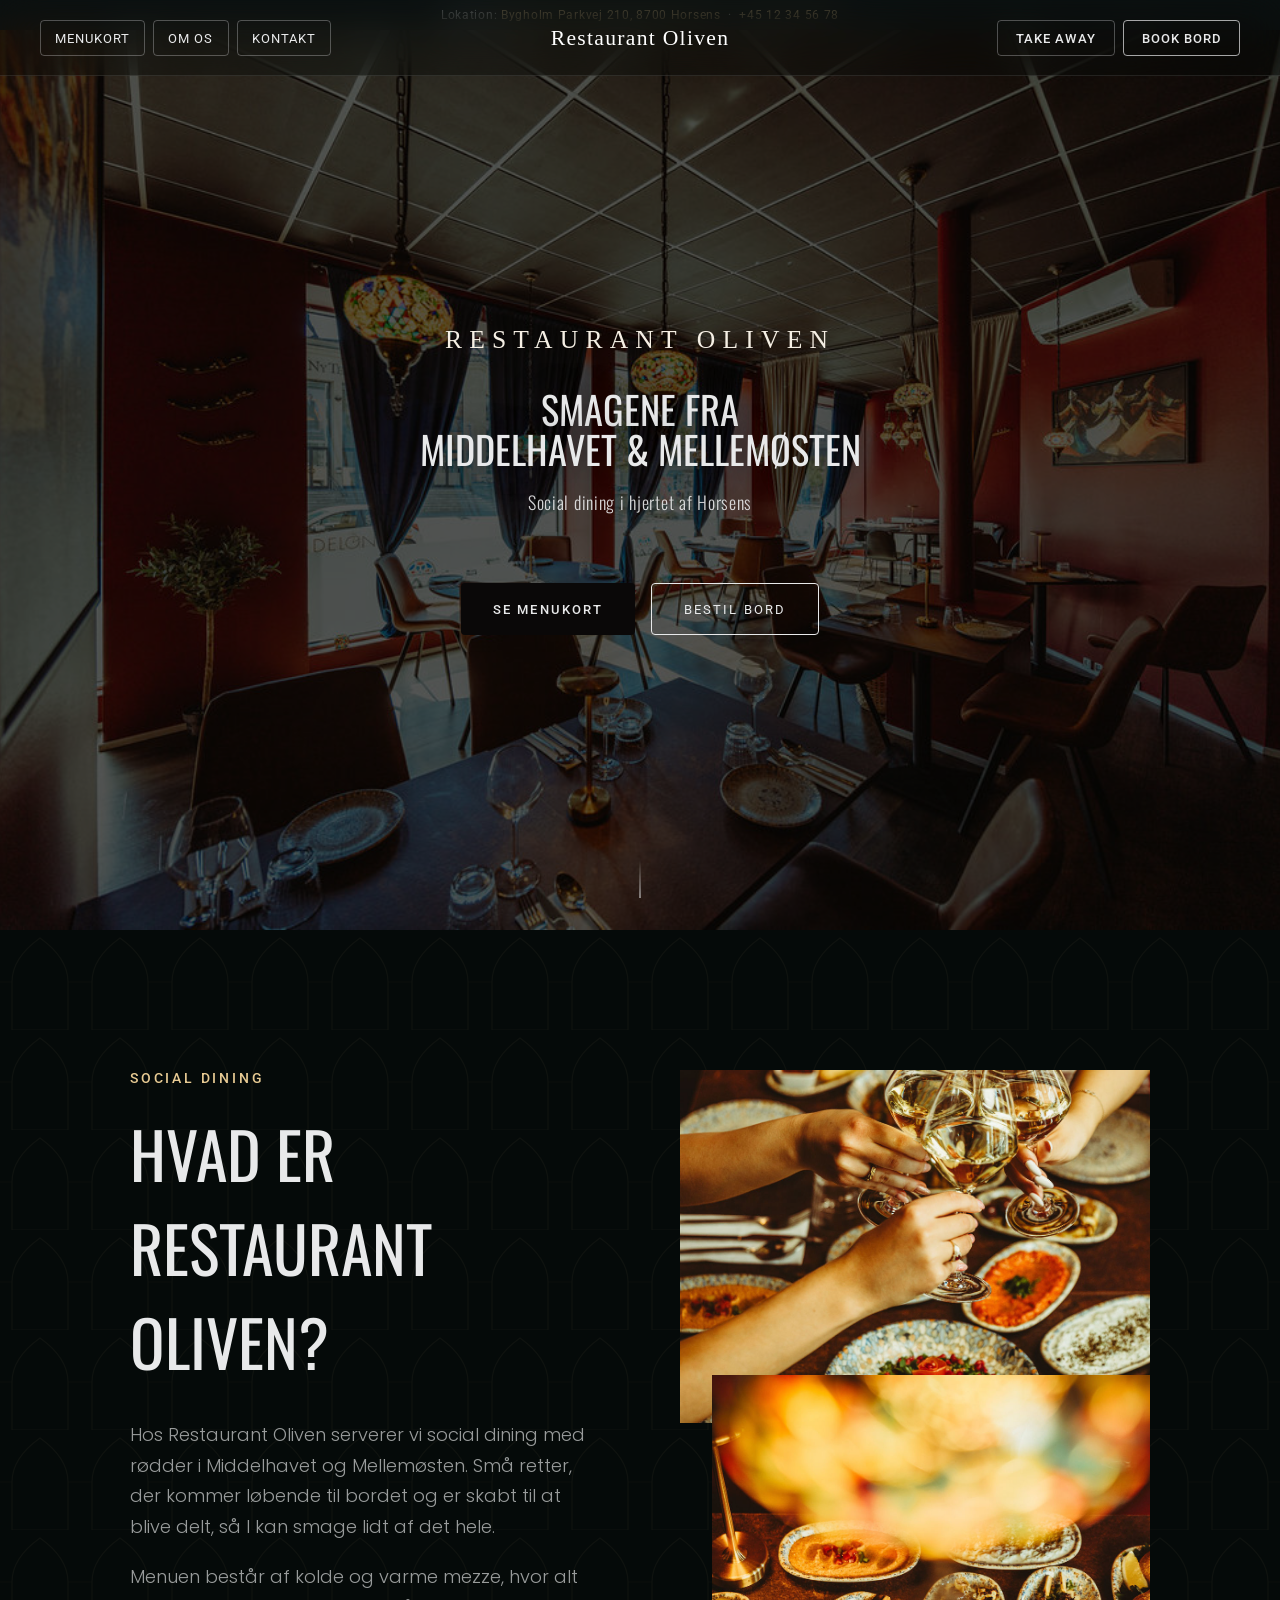
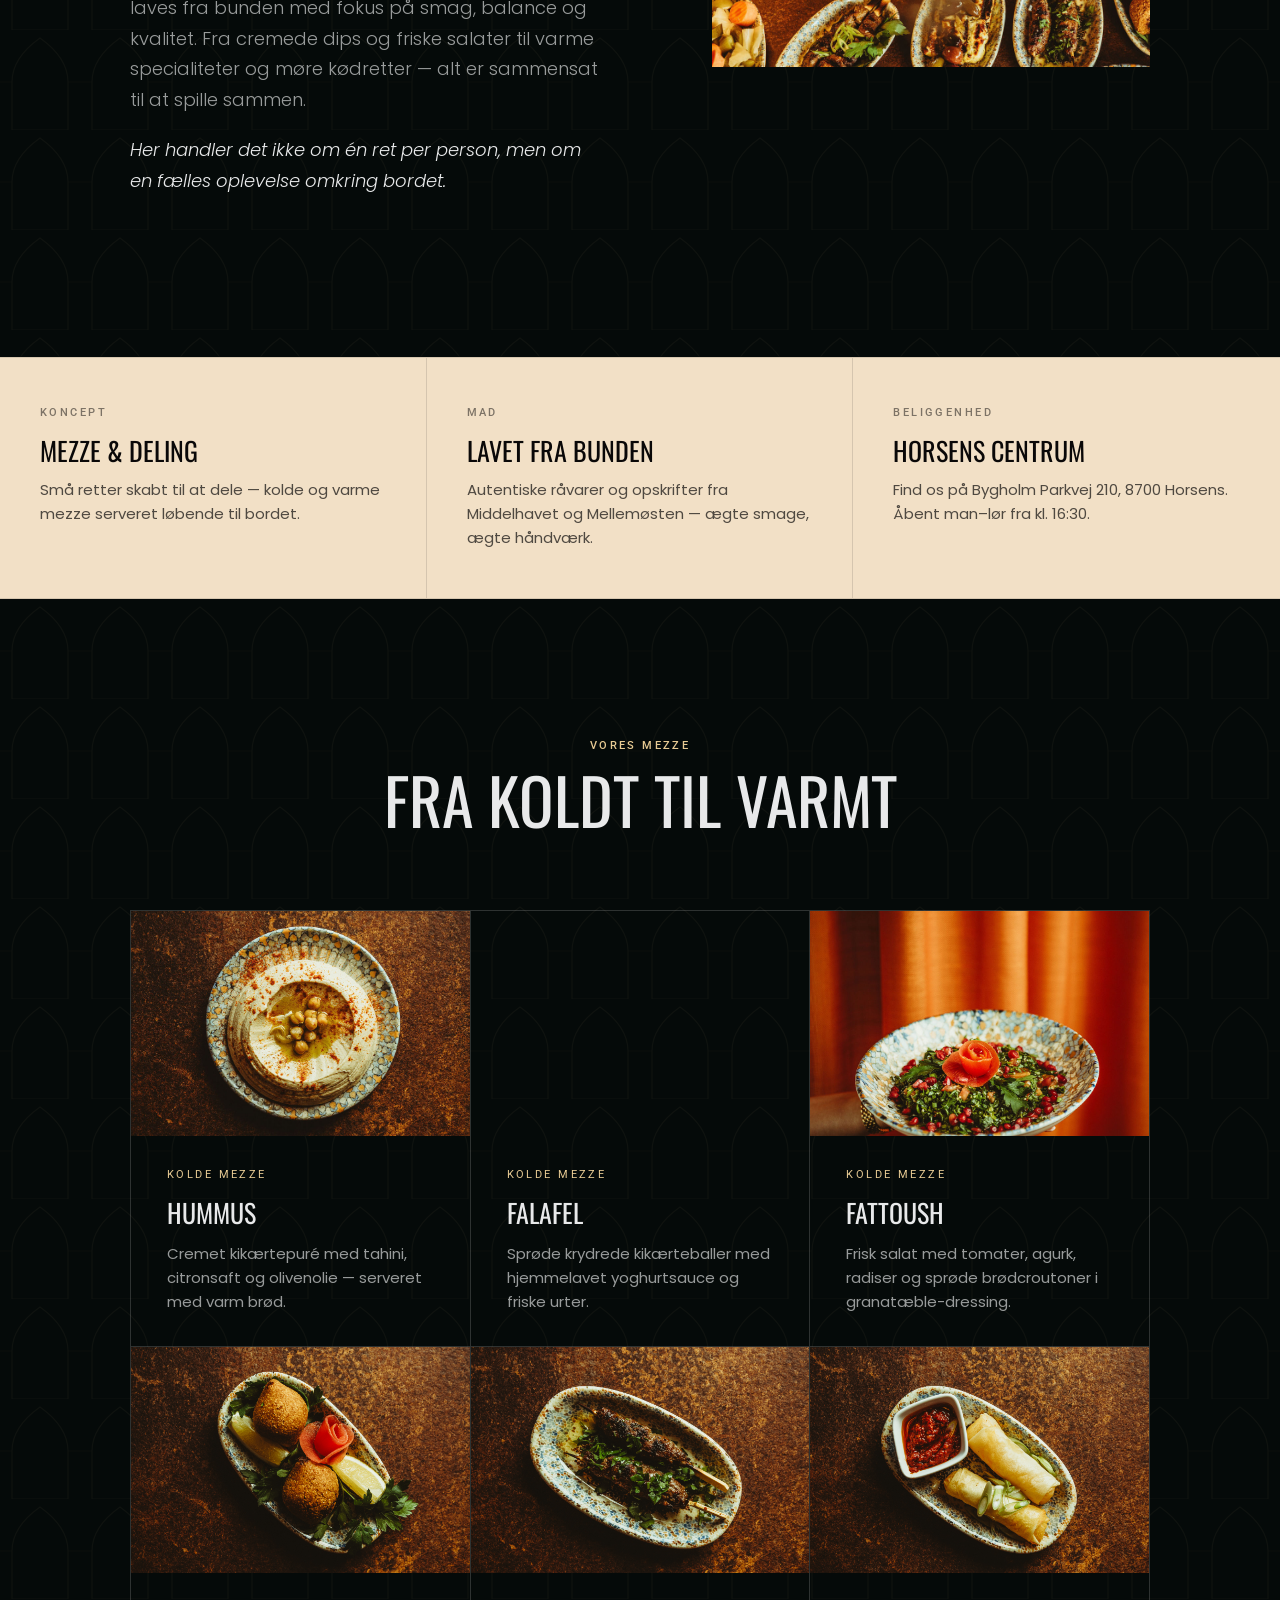
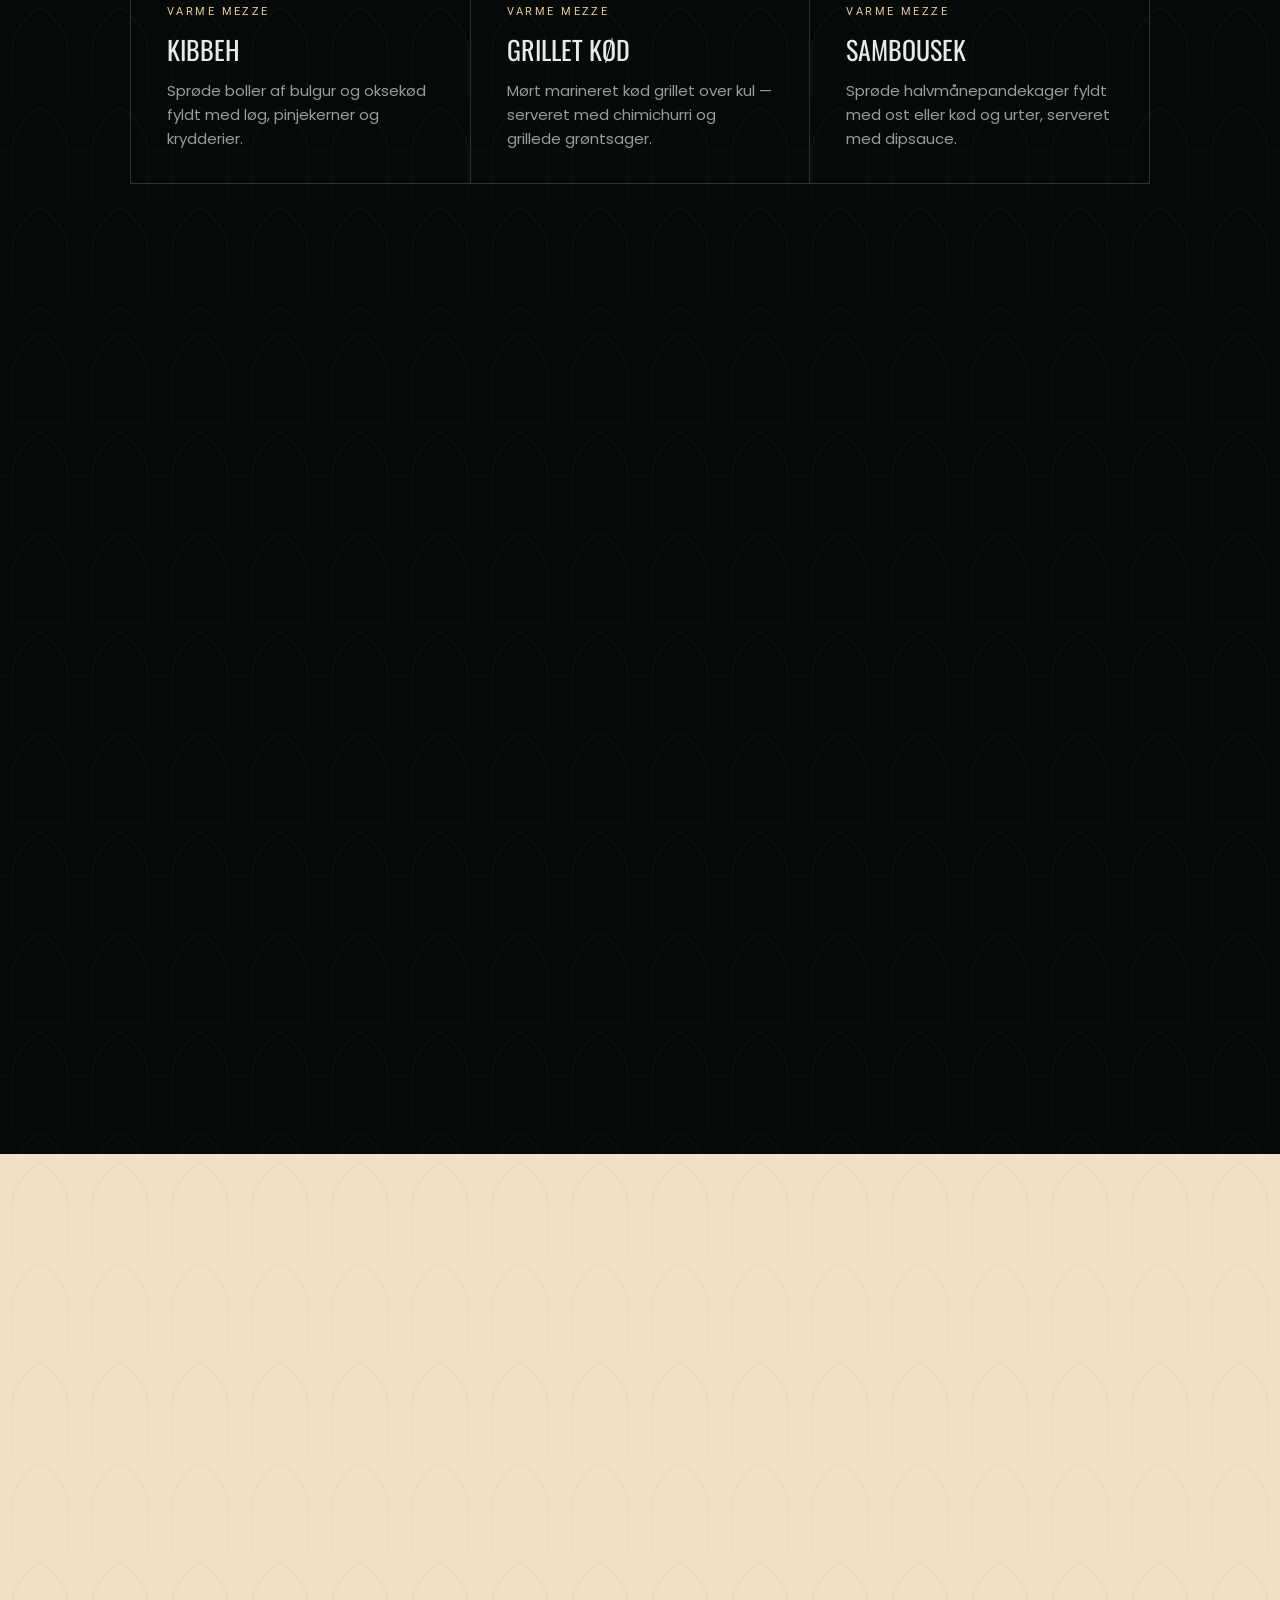
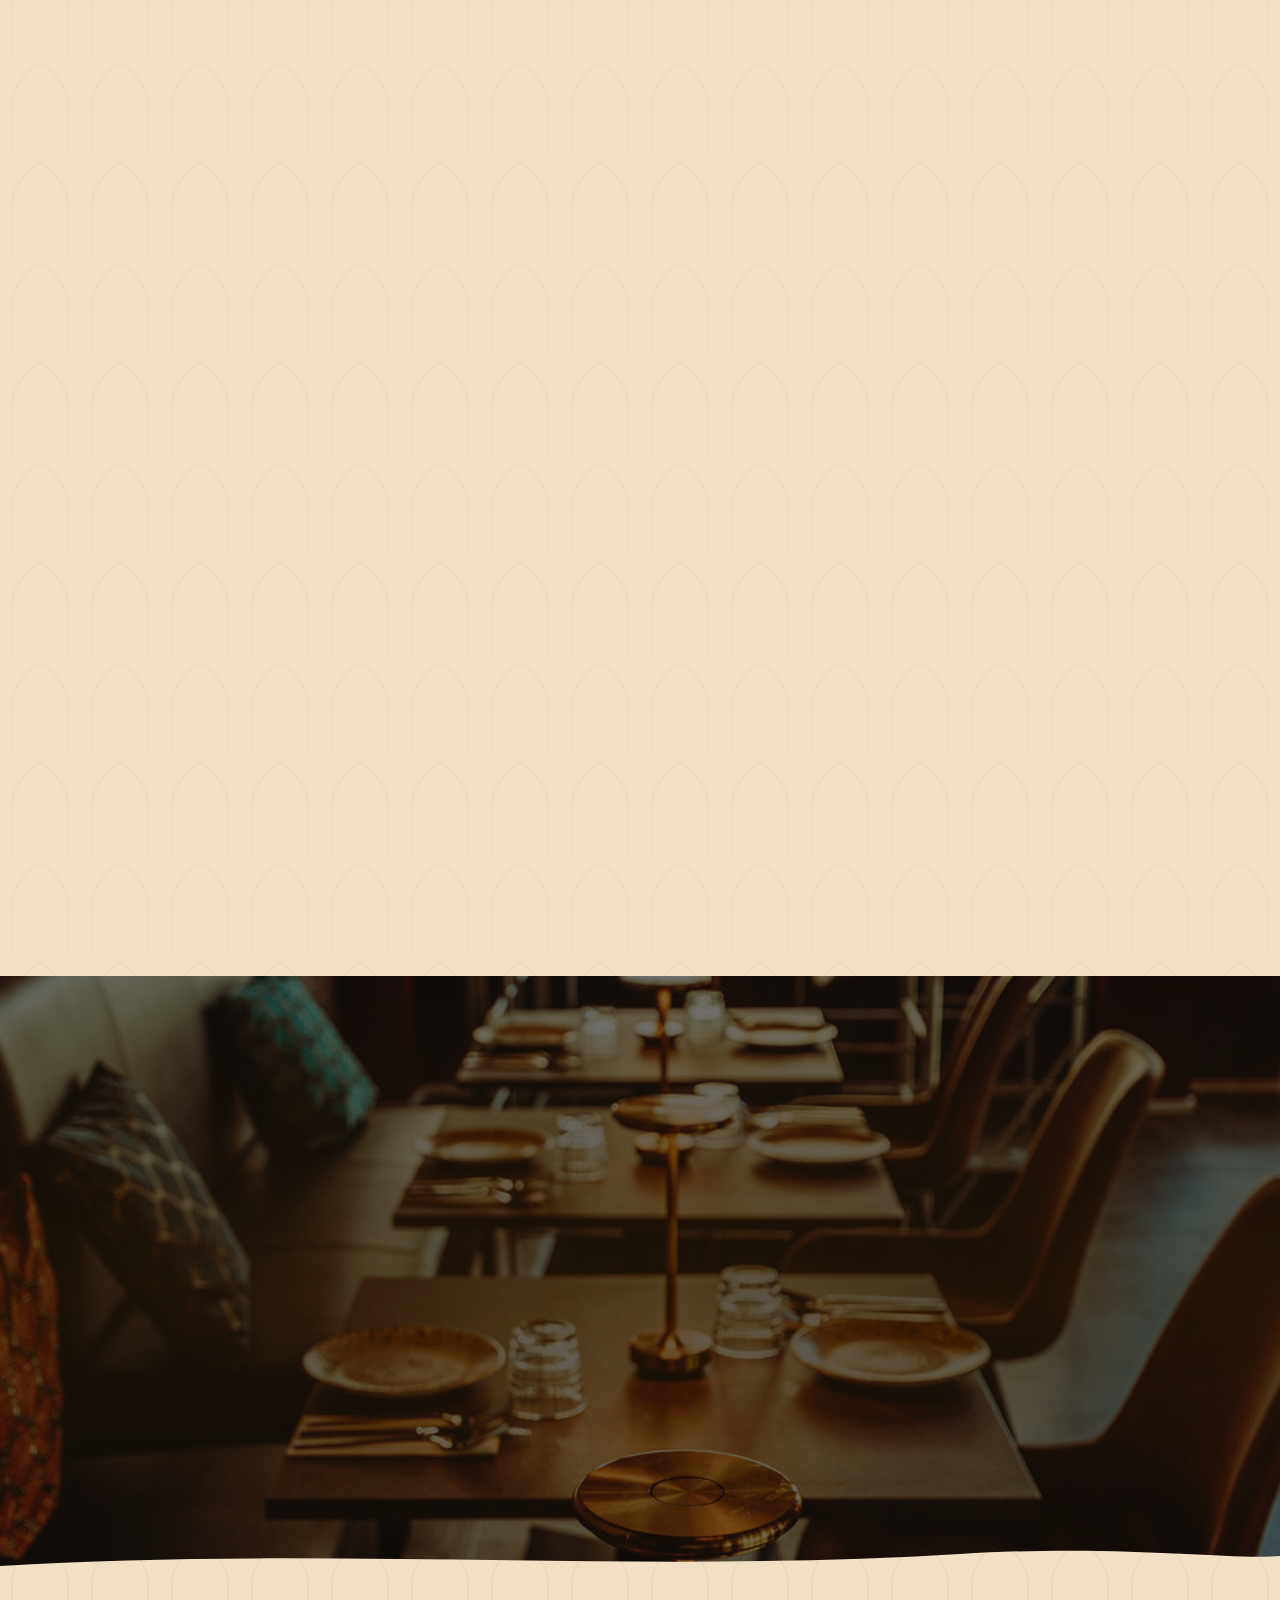
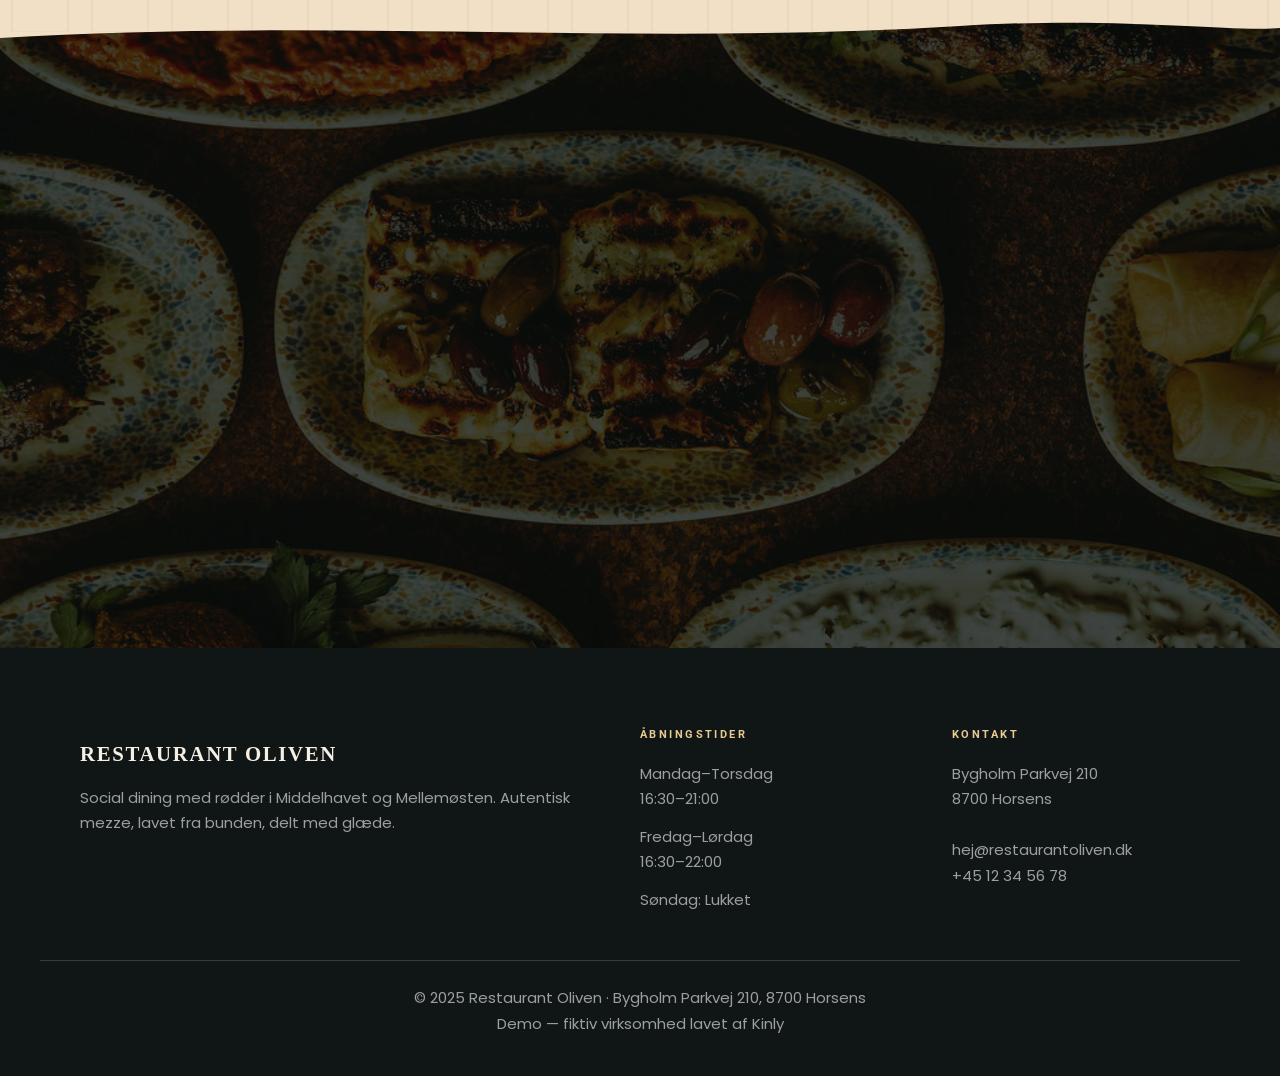
==== commit 6c7b9789: "fix: tekst-wordmark i stedet for logo-billede (transparens-problem paa moerk baggrund)" ====
--- a/index.html
+++ b/index.html
@@ -25,7 +25,7 @@
     </ul>
   </nav>
   <a href="#" class="nav-logo" aria-label="Restaurant Oliven forside">
-    <img src="images/logo.png" alt="Restaurant Oliven" class="nav-logo-img">
+    <span class="nav-logo-text" style="font-family:'Playfair Display',Georgia,serif;font-size:1.35rem;letter-spacing:0.06em;color:#fff;">Restaurant Oliven</span>
   </a>
   <div class="nav-right">
     <a href="https://restaurantoliven.nemtakeaway.dk/order.php" class="nav-pill" target="_blank" rel="noopener">Take Away</a>
@@ -45,7 +45,7 @@
   </div>
   <div class="hero-overlay"></div>
   <div class="hero-content reveal">
-    <img src="images/logo.png" alt="Restaurant Oliven" class="hero-logo">
+    <div class="hero-logo-text" style="font-family:'Playfair Display',Georgia,serif;font-size:1.6rem;letter-spacing:0.28em;text-transform:uppercase;color:#f5efe4;margin-bottom:14px;">Restaurant Oliven</div>
     <h1 class="display">Smagene fra<br>Middelhavet &amp; Mellemøsten</h1>
     <p class="hero-sub">Social dining i hjertet af Horsens</p>
     <div class="hero-actions">
@@ -348,7 +348,7 @@
   <div class="footer-grid">
     <div>
       <div class="footer-brand">
-        <img src="images/logo.png" alt="Restaurant Oliven" class="footer-logo">
+        <span style="font-family:'Playfair Display',Georgia,serif;font-size:1.3rem;letter-spacing:0.08em;color:#f5efe4;">Restaurant Oliven</span>
       </div>
       <p>Social dining med rødder i Middelhavet og Mellemøsten. Autentisk mezze, lavet fra bunden, delt med glæde.</p>
     </div>
